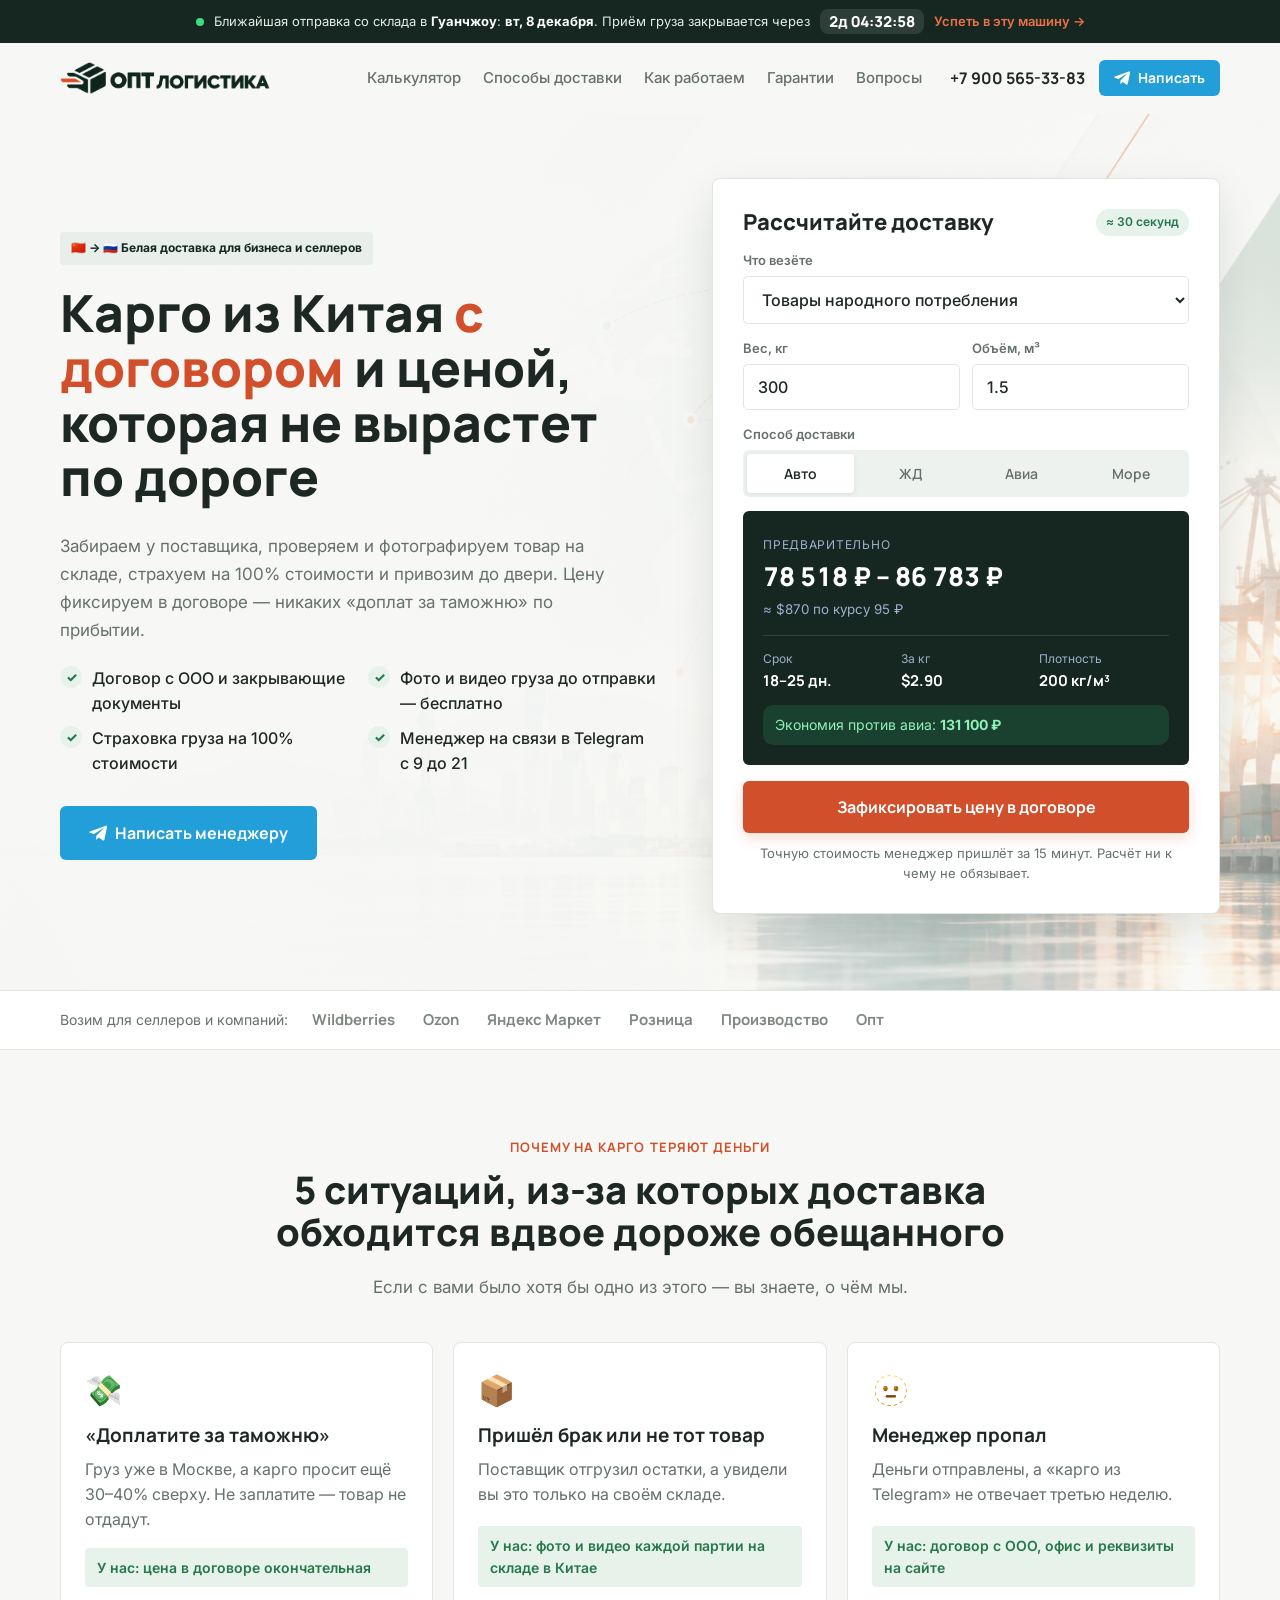
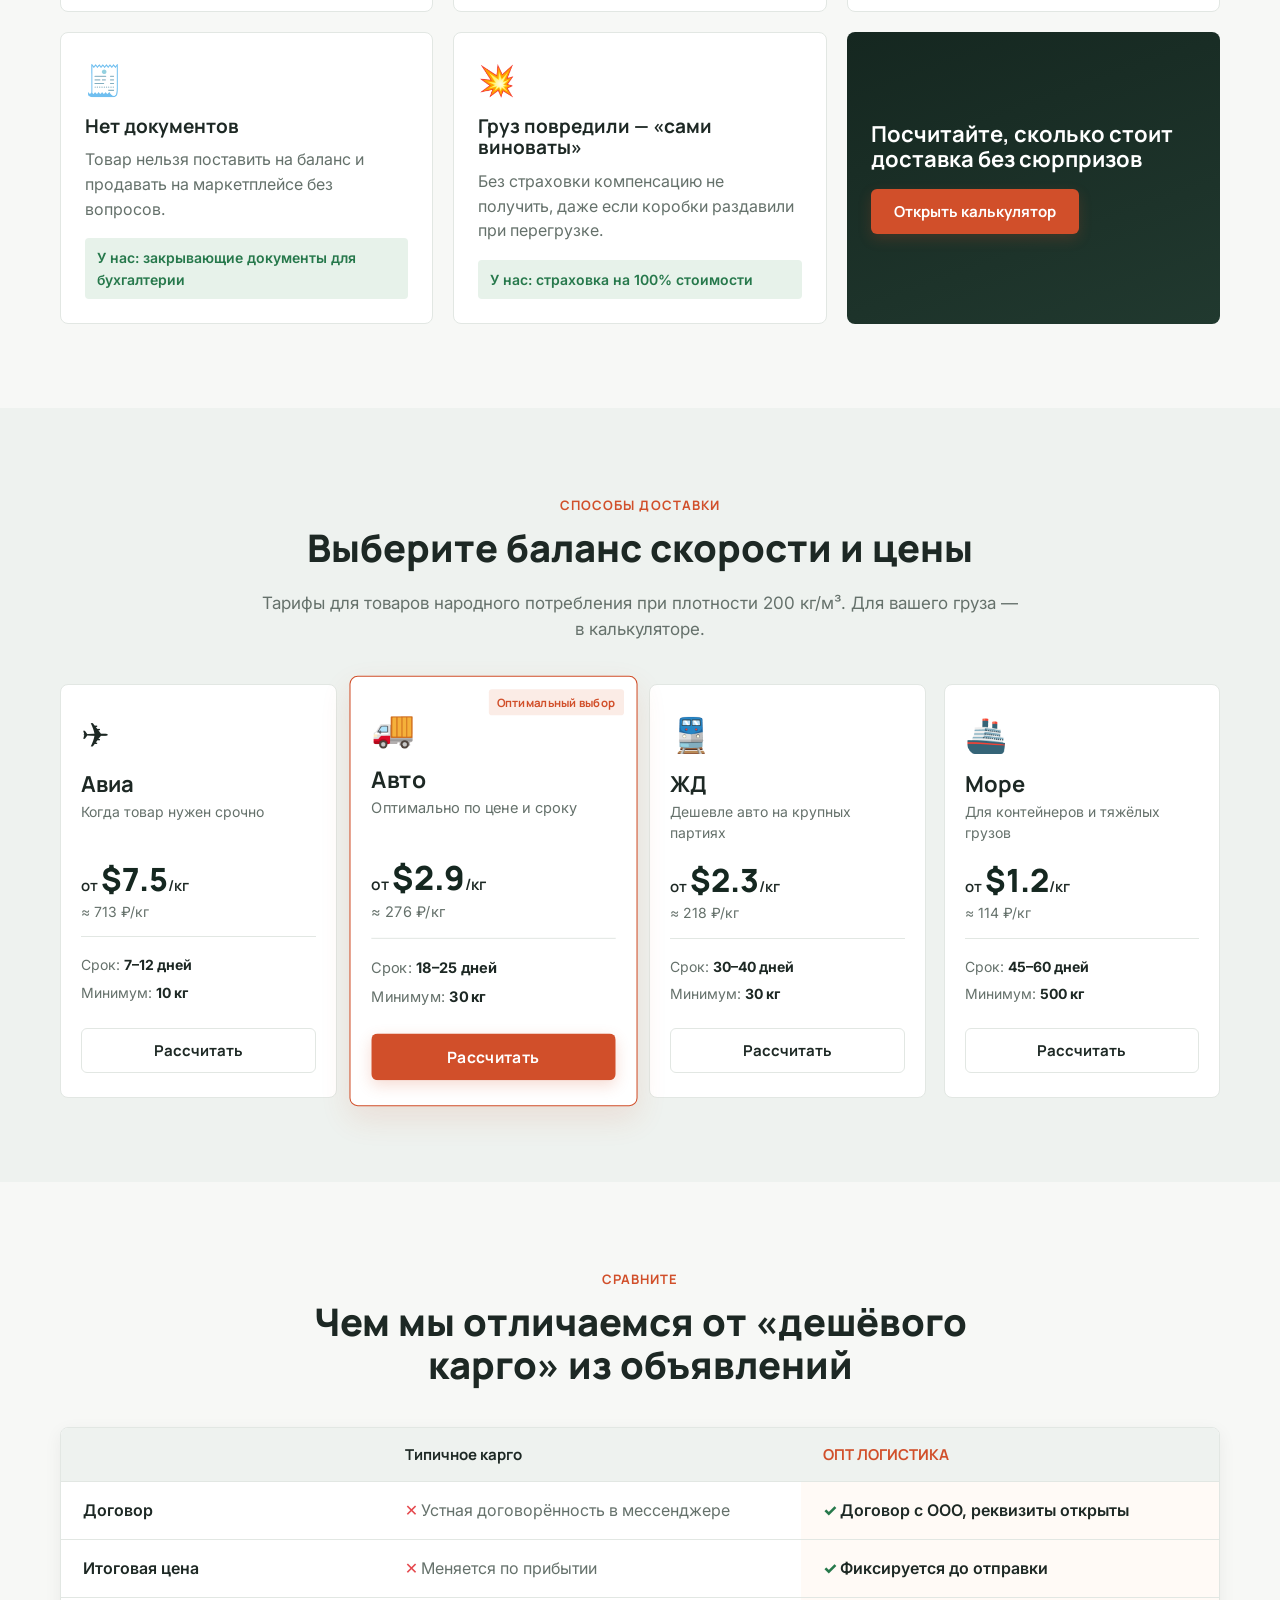
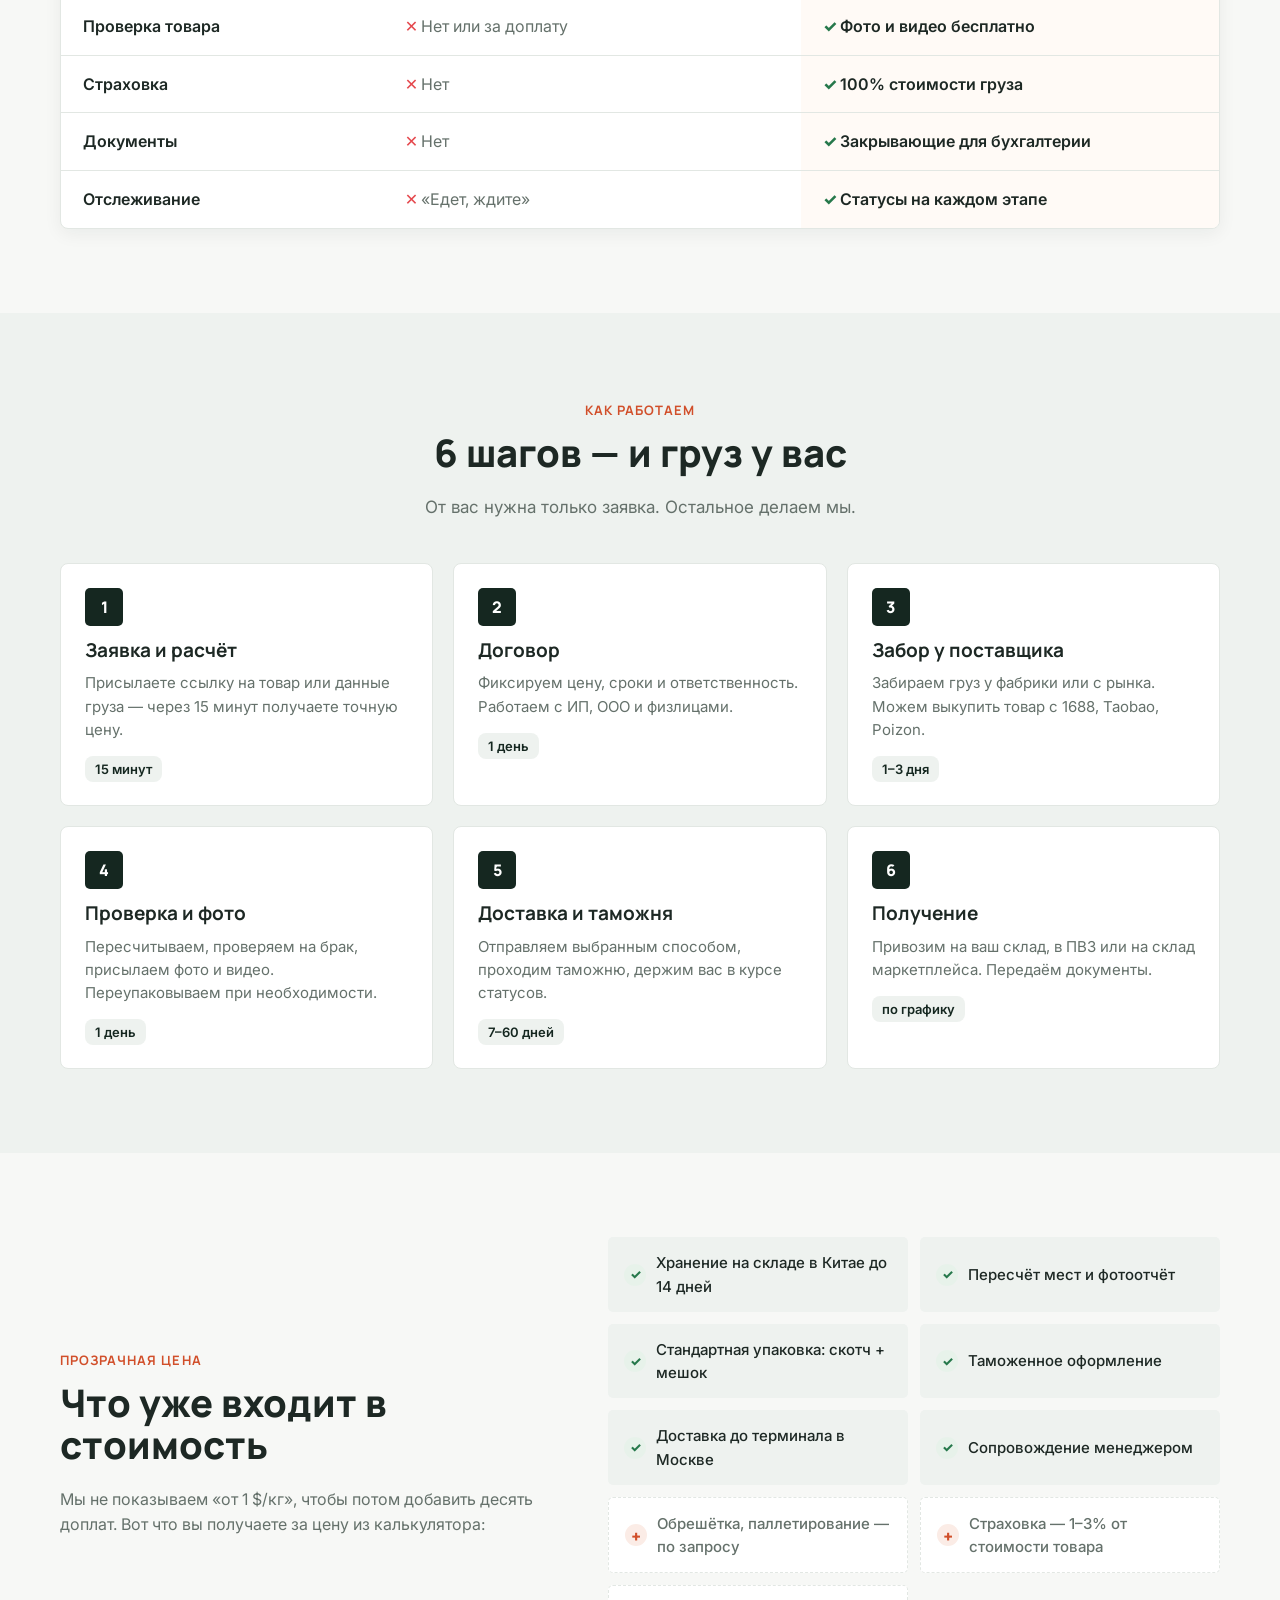
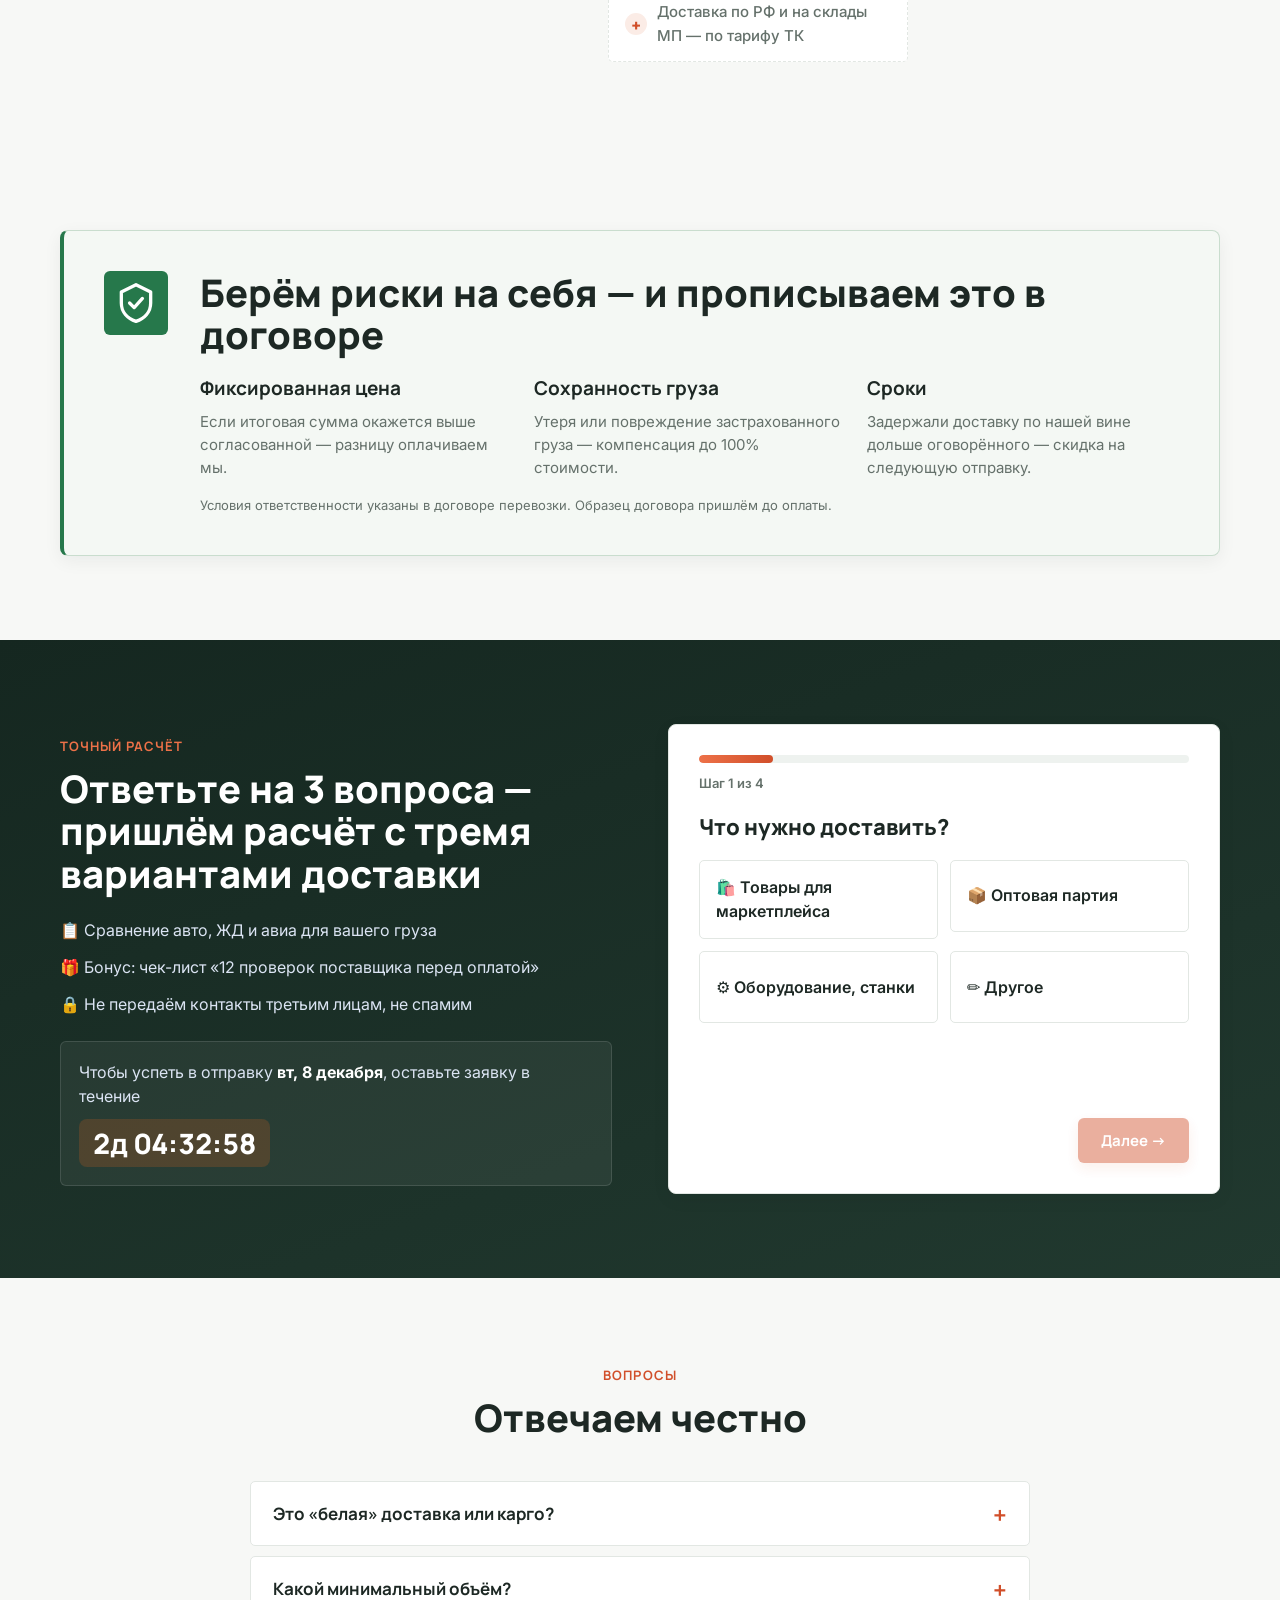
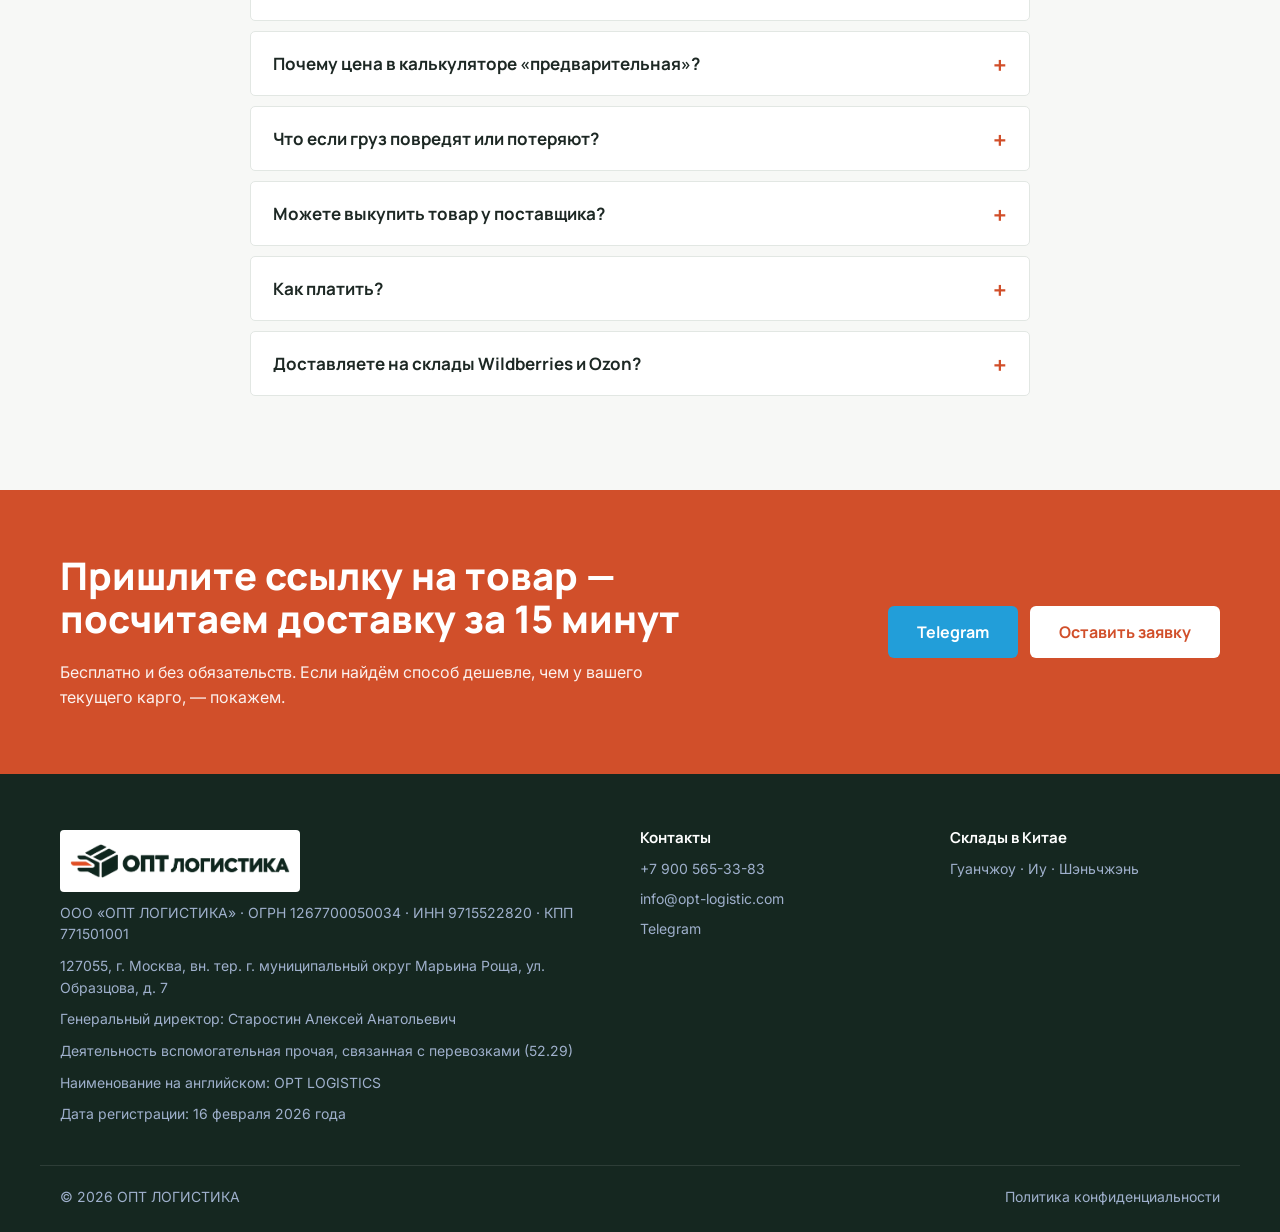
==== index.html @ d382a1de "Publish Opt Logistic website" ====
<!DOCTYPE html>
<html lang="ru">
<head>
  <meta charset="UTF-8">
  <meta name="viewport" content="width=device-width, initial-scale=1.0">
  <title>Карго из Китая под ключ — договор, страховка, фиксированная цена</title>
  <meta name="description" content="Доставка грузов из Китая в Россию: авто, ЖД, авиа, море. Договор с юрлицом, страховка 100% стоимости, фотоотчёт со склада. Расчёт стоимости за 1 минуту.">
  <meta property="og:title" content="Карго из Китая под ключ — с договором и страховкой">
  <meta property="og:description" content="Рассчитайте доставку за 1 минуту. Фиксируем цену в договоре.">
  <meta property="og:type" content="website">
  <meta name="theme-color" content="#f6f7f9">
  <meta name="color-scheme" content="light">
  <meta name="format-detection" content="telephone=no">
  <meta property="og:locale" content="ru_RU">
  <meta name="twitter:card" content="summary_large_image">
  <meta name="referrer" content="strict-origin-when-cross-origin">
  <link rel="preconnect" href="https://fonts.googleapis.com">
  <link rel="preconnect" href="https://fonts.gstatic.com" crossorigin>
  <link href="https://fonts.googleapis.com/css2?family=Manrope:wght@500;600;700;800&family=Inter:wght@400;500;600&display=swap" rel="stylesheet">
  <link rel="stylesheet" href="style.css">
</head>
<body>

<!-- ============ ПОЛОСА ДЕДЛАЙНА (реальное расписание отправок из config) ============ -->
<div class="topbar" id="topbar">
  <div class="container topbar__inner">
    <span class="topbar__dot"></span>
    <span>Ближайшая отправка со склада в <b data-cfg="warehouseCity">Гуанчжоу</b>: <b id="nextDepartureDate">—</b>. Приём груза закрывается через</span>
    <span class="countdown" id="topCountdown">--:--:--</span>
    <a href="#quiz" class="topbar__link">Успеть в эту машину →</a>
  </div>
</div>

<!-- ============ ШАПКА ============ -->
<header class="header" id="header">
  <div class="container header__inner">
    <a href="#" class="logo" aria-label="Опт-Логистик — на главную">
      <img class="logo__image" src="logo.png" alt="Опт-Логистик" width="280" height="70">
    </a>
    <nav class="nav" aria-label="Основная навигация">
      <a href="#calc">Калькулятор</a>
      <a href="#methods">Способы доставки</a>
      <a href="#process">Как работаем</a>
      <a href="#guarantee">Гарантии</a>
      <a href="#faq">Вопросы</a>
    </nav>
    <div class="header__contacts">
      <a class="header__phone" data-cfg-href="tel" data-cfg="phone" href="tel:+79005653383">+7 900 565-33-83</a>
      <a class="btn btn--tg btn--sm" data-cfg-href="telegram" href="#" target="_blank" rel="noopener">
        <svg viewBox="0 0 24 24" width="16" height="16" fill="currentColor"><path d="M9.8 15.6l-.4 5.3c.6 0 .8-.2 1.1-.5l2.6-2.5 5.4 4c1 .5 1.7.3 2-.9l3.6-17c.3-1.5-.6-2.1-1.6-1.7L1.4 9.9C0 10.5 0 11.3 1.2 11.7l5.4 1.7L19 5.6c.6-.4 1.1-.2.7.2"/></svg>
        Написать
      </a>
    </div>
  </div>
</header>

<main>

<!-- ============ HERO + КАЛЬКУЛЯТОР ============ -->
<section class="hero" id="calc">
  <div class="container hero__grid">
    <div class="hero__text">
      <div class="pill" id="heroPill">🇨🇳 → 🇷🇺 Белая доставка для бизнеса и селлеров</div>
      <h1 id="heroTitle">Карго из Китая <span class="accent">с договором</span> и ценой, которая не вырастет по дороге</h1>
      <p class="hero__sub" id="heroSub">Забираем у поставщика, проверяем и фотографируем товар на складе, страхуем на 100% стоимости и привозим до двери. Цену фиксируем в договоре — никаких «доплат за таможню» по прибытии.</p>

      <ul class="hero__bullets">
        <li><span class="check">✓</span> Договор с ООО и закрывающие документы</li>
        <li><span class="check">✓</span> Фото и видео груза до отправки — бесплатно</li>
        <li><span class="check">✓</span> Страховка груза на 100% стоимости</li>
        <li><span class="check">✓</span> Менеджер на связи в Telegram с 9 до 21</li>
      </ul>

      <div class="hero__actions">
        <a class="btn btn--tg btn--lg" data-cfg-href="telegram" href="#" target="_blank" rel="noopener">
          <svg viewBox="0 0 24 24" width="18" height="18" fill="currentColor" aria-hidden="true"><path d="M9.8 15.6l-.4 5.3c.6 0 .8-.2 1.1-.5l2.6-2.5 5.4 4c1 .5 1.7.3 2-.9l3.6-17c.3-1.5-.6-2.1-1.6-1.7L1.4 9.9C0 10.5 0 11.3 1.2 11.7l5.4 1.7L19 5.6c.6-.4 1.1-.2.7.2"/></svg>
          Написать менеджеру
        </a>
      </div>

      <div class="hero__stats" hidden>
        <div><b data-cfg="stats.years">6</b><span>лет возим из Китая</span></div>
        <div><b data-cfg="stats.tons">4 200+</b><span>тонн доставлено</span></div>
        <div><b data-cfg="stats.clients">1 300+</b><span>клиентов</span></div>
      </div>
    </div>

    <!-- Калькулятор: вовлечение + эффект «моего расчёта» -->
    <div class="calc card" id="calculator">
      <div class="calc__head">
        <h2>Рассчитайте доставку</h2>
        <span class="calc__badge">≈ 30 секунд</span>
      </div>

      <label class="field">
        <span>Что везёте</span>
        <select id="calcCategory">
          <option value="general">Товары народного потребления</option>
          <option value="clothes">Одежда, обувь, текстиль</option>
          <option value="electronics">Электроника, гаджеты</option>
          <option value="fragile">Хрупкое: стекло, керамика</option>
          <option value="parts">Автозапчасти, оборудование</option>
          <option value="brand">Брендовые товары</option>
        </select>
      </label>

      <div class="field-row">
        <label class="field">
          <span>Вес, кг</span>
          <input type="number" id="calcWeight" value="300" min="1" step="1" inputmode="numeric">
        </label>
        <label class="field">
          <span>Объём, м³</span>
          <input type="number" id="calcVolume" value="1.5" min="0.01" step="0.1" inputmode="decimal">
        </label>
      </div>

      <div class="field">
        <span>Способ доставки</span>
        <div class="seg" id="calcMethod">
          <button type="button" data-method="auto" class="active" aria-pressed="true">Авто</button>
          <button type="button" data-method="rail" aria-pressed="false">ЖД</button>
          <button type="button" data-method="air" aria-pressed="false">Авиа</button>
          <button type="button" data-method="sea" aria-pressed="false">Море</button>
        </div>
      </div>

      <div class="calc__result" id="calcResult">
        <div class="calc__price">
          <span class="calc__label">Предварительно</span>
          <b id="resPrice">—</b>
          <small id="resPriceUsd">—</small>
        </div>
        <div class="calc__meta">
          <div><span>Срок</span><b id="resDays">—</b></div>
          <div><span>За кг</span><b id="resPerKg">—</b></div>
          <div><span>Плотность</span><b id="resDensity">—</b></div>
        </div>
        <div class="calc__saving" id="resSaving" hidden></div>
      </div>

      <button class="btn btn--primary btn--block btn--lg" id="calcCta">Зафиксировать цену в договоре</button>
      <p class="calc__note">Точную стоимость менеджер пришлёт за 15 минут. Расчёт ни к чему не обязывает.</p>
    </div>
  </div>
</section>

<!-- ============ ЛОГОТИПЫ / ДОВЕРИЕ ============ -->
<section class="trustbar">
  <div class="container trustbar__inner">
    <span class="trustbar__title">Возим для селлеров и компаний:</span>
    <div class="trustbar__items">
      <span>Wildberries</span><span>Ozon</span><span>Яндекс Маркет</span><span>Розница</span><span>Производство</span><span>Опт</span>
    </div>
  </div>
</section>

<!-- ============ БОЛИ (неприятие потерь) ============ -->
<section class="section" id="pains">
  <div class="container">
    <div class="section__head">
      <span class="eyebrow">Почему на карго теряют деньги</span>
      <h2>5 ситуаций, из-за которых доставка обходится вдвое дороже обещанного</h2>
      <p>Если с вами было хотя бы одно из этого — вы знаете, о чём мы.</p>
    </div>
    <div class="pains">
      <div class="pain">
        <div class="pain__ico">💸</div>
        <h3>«Доплатите за таможню»</h3>
        <p>Груз уже в Москве, а карго просит ещё 30–40% сверху. Не заплатите — товар не отдадут.</p>
        <div class="pain__fix">У нас: цена в договоре окончательная</div>
      </div>
      <div class="pain">
        <div class="pain__ico">📦</div>
        <h3>Пришёл брак или не тот товар</h3>
        <p>Поставщик отгрузил остатки, а увидели вы это только на своём складе.</p>
        <div class="pain__fix">У нас: фото и видео каждой партии на складе в Китае</div>
      </div>
      <div class="pain">
        <div class="pain__ico">🫥</div>
        <h3>Менеджер пропал</h3>
        <p>Деньги отправлены, а «карго из Telegram» не отвечает третью неделю.</p>
        <div class="pain__fix">У нас: договор с ООО, офис и реквизиты на сайте</div>
      </div>
      <div class="pain">
        <div class="pain__ico">🧾</div>
        <h3>Нет документов</h3>
        <p>Товар нельзя поставить на баланс и продавать на маркетплейсе без вопросов.</p>
        <div class="pain__fix">У нас: закрывающие документы для бухгалтерии</div>
      </div>
      <div class="pain">
        <div class="pain__ico">💥</div>
        <h3>Груз повредили — «сами виноваты»</h3>
        <p>Без страховки компенсацию не получить, даже если коробки раздавили при перегрузке.</p>
        <div class="pain__fix">У нас: страховка на 100% стоимости</div>
      </div>
      <div class="pain pain--cta">
        <h3>Посчитайте, сколько стоит доставка без сюрпризов</h3>
        <a href="#calc" class="btn btn--primary">Открыть калькулятор</a>
      </div>
    </div>
  </div>
</section>

<!-- ============ СПОСОБЫ ДОСТАВКИ (якорь + эффект компромисса) ============ -->
<section class="section section--alt" id="methods">
  <div class="container">
    <div class="section__head">
      <span class="eyebrow">Способы доставки</span>
      <h2>Выберите баланс скорости и цены</h2>
      <p>Тарифы для товаров народного потребления при плотности 200 кг/м³. Для вашего груза — в калькуляторе.</p>
    </div>
    <div class="methods" id="methodsGrid"><!-- рендерится из config --></div>
  </div>
</section>

<!-- ============ СРАВНЕНИЕ ============ -->
<section class="section" id="compare">
  <div class="container">
    <div class="section__head">
      <span class="eyebrow">Сравните</span>
      <h2>Чем мы отличаемся от «дешёвого карго» из объявлений</h2>
    </div>
    <div class="compare card">
      <div class="compare__row compare__row--head">
        <div></div><div>Типичное карго</div><div class="compare__us" data-cfg="brand">КаргоМост</div>
      </div>
      <div class="compare__row"><div>Договор</div><div class="no">Устная договорённость в мессенджере</div><div class="yes">Договор с ООО, реквизиты открыты</div></div>
      <div class="compare__row"><div>Итоговая цена</div><div class="no">Меняется по прибытии</div><div class="yes">Фиксируется до отправки</div></div>
      <div class="compare__row"><div>Проверка товара</div><div class="no">Нет или за доплату</div><div class="yes">Фото и видео бесплатно</div></div>
      <div class="compare__row"><div>Страховка</div><div class="no">Нет</div><div class="yes">100% стоимости груза</div></div>
      <div class="compare__row"><div>Документы</div><div class="no">Нет</div><div class="yes">Закрывающие для бухгалтерии</div></div>
      <div class="compare__row"><div>Отслеживание</div><div class="no">«Едет, ждите»</div><div class="yes">Статусы на каждом этапе</div></div>
    </div>
  </div>
</section>

<!-- ============ ПРОЦЕСС (снижение неопределённости) ============ -->
<section class="section section--alt" id="process">
  <div class="container">
    <div class="section__head">
      <span class="eyebrow">Как работаем</span>
      <h2>6 шагов — и груз у вас</h2>
      <p>От вас нужна только заявка. Остальное делаем мы.</p>
    </div>
    <ol class="steps">
      <li class="step"><span class="step__n">1</span><h3>Заявка и расчёт</h3><p>Присылаете ссылку на товар или данные груза — через 15 минут получаете точную цену.</p><span class="step__time">15 минут</span></li>
      <li class="step"><span class="step__n">2</span><h3>Договор</h3><p>Фиксируем цену, сроки и ответственность. Работаем с ИП, ООО и физлицами.</p><span class="step__time">1 день</span></li>
      <li class="step"><span class="step__n">3</span><h3>Забор у поставщика</h3><p>Забираем груз у фабрики или с рынка. Можем выкупить товар с 1688, Taobao, Poizon.</p><span class="step__time">1–3 дня</span></li>
      <li class="step"><span class="step__n">4</span><h3>Проверка и фото</h3><p>Пересчитываем, проверяем на брак, присылаем фото и видео. Переупаковываем при необходимости.</p><span class="step__time">1 день</span></li>
      <li class="step"><span class="step__n">5</span><h3>Доставка и таможня</h3><p>Отправляем выбранным способом, проходим таможню, держим вас в курсе статусов.</p><span class="step__time">7–60 дней</span></li>
      <li class="step"><span class="step__n">6</span><h3>Получение</h3><p>Привозим на ваш склад, в ПВЗ или на склад маркетплейса. Передаём документы.</p><span class="step__time">по графику</span></li>
    </ol>
  </div>
</section>

<!-- ============ ЧТО ВХОДИТ В ЦЕНУ (прозрачность) ============ -->
<section class="section" id="included">
  <div class="container included">
    <div>
      <span class="eyebrow">Прозрачная цена</span>
      <h2>Что уже входит в стоимость</h2>
      <p class="muted">Мы не показываем «от 1 $/кг», чтобы потом добавить десять доплат. Вот что вы получаете за цену из калькулятора:</p>
    </div>
    <ul class="included__list">
      <li><span class="check">✓</span> Хранение на складе в Китае до 14 дней</li>
      <li><span class="check">✓</span> Пересчёт мест и фотоотчёт</li>
      <li><span class="check">✓</span> Стандартная упаковка: скотч + мешок</li>
      <li><span class="check">✓</span> Таможенное оформление</li>
      <li><span class="check">✓</span> Доставка до терминала в Москве</li>
      <li><span class="check">✓</span> Сопровождение менеджером</li>
      <li class="opt"><span class="plus">+</span> Обрешётка, паллетирование — по запросу</li>
      <li class="opt"><span class="plus">+</span> Страховка — 1–3% от стоимости товара</li>
      <li class="opt"><span class="plus">+</span> Доставка по РФ и на склады МП — по тарифу ТК</li>
    </ul>
  </div>
</section>

<!-- ============ ОТЗЫВЫ (рендерятся из config, скрываются, если пусто) ============ -->
<section class="section section--alt" id="reviews">
  <div class="container">
    <div class="section__head">
      <span class="eyebrow">Отзывы</span>
      <h2>Что говорят клиенты</h2>
    </div>
    <div class="reviews" id="reviewsGrid"></div>
  </div>
</section>

<!-- ============ ГАРАНТИИ (снятие риска) ============ -->
<section class="section" id="guarantee">
  <div class="container">
    <div class="guarantee card">
      <div class="guarantee__seal">
        <svg viewBox="0 0 24 24" width="44" height="44" fill="none" stroke="currentColor" stroke-width="1.8" stroke-linecap="round" stroke-linejoin="round"><path d="M12 2l8 4v6c0 5-3.5 8.5-8 10-4.5-1.5-8-5-8-10V6l8-4z"/><path d="M8.5 12l2.5 2.5 4.5-5"/></svg>
      </div>
      <div class="guarantee__body">
        <h2>Берём риски на себя — и прописываем это в договоре</h2>
        <div class="guarantee__grid">
          <div><h3>Фиксированная цена</h3><p>Если итоговая сумма окажется выше согласованной — разницу оплачиваем мы.</p></div>
          <div><h3>Сохранность груза</h3><p>Утеря или повреждение застрахованного груза — компенсация до 100% стоимости.</p></div>
          <div><h3>Сроки</h3><p>Задержали доставку по нашей вине дольше оговорённого — скидка на следующую отправку.</p></div>
        </div>
        <p class="guarantee__legal">Условия ответственности указаны в договоре перевозки. Образец договора пришлём до оплаты.</p>
      </div>
    </div>
  </div>
</section>

<!-- ============ КВИЗ-ЗАЯВКА (эффект Зейгарник + постепенное вовлечение) ============ -->
<section class="section section--dark" id="quiz">
  <div class="container quiz-wrap">
    <div class="quiz-wrap__text">
      <span class="eyebrow eyebrow--light">Точный расчёт</span>
      <h2>Ответьте на 3 вопроса — пришлём расчёт с тремя вариантами доставки</h2>
      <ul class="quiz-wrap__perks">
        <li>📋 Сравнение авто, ЖД и авиа для вашего груза</li>
        <li>🎁 Бонус: чек-лист «12 проверок поставщика перед оплатой»</li>
        <li>🔒 Не передаём контакты третьим лицам, не спамим</li>
      </ul>
      <div class="quiz-wrap__deadline">
        <span>Чтобы успеть в отправку <b id="quizDepartureDate">—</b>, оставьте заявку в течение</span>
        <b class="countdown countdown--big" id="quizCountdown">--:--:--</b>
      </div>
    </div>

    <form class="quiz card" id="quizForm" novalidate>
      <div class="quiz__progress"><div class="quiz__bar" id="quizBar"></div></div>
      <div class="quiz__step-label" id="quizStepLabel">Шаг 1 из 4</div>

      <!-- шаг 1 -->
      <fieldset class="quiz__step active" data-step="1">
        <legend>Что нужно доставить?</legend>
        <div class="options">
          <label class="opt-card"><input type="radio" name="cargo" value="Товары для маркетплейса"><span>🛍️ Товары для маркетплейса</span></label>
          <label class="opt-card"><input type="radio" name="cargo" value="Оптовая партия"><span>📦 Оптовая партия</span></label>
          <label class="opt-card"><input type="radio" name="cargo" value="Оборудование / станки"><span>⚙️ Оборудование, станки</span></label>
          <label class="opt-card"><input type="radio" name="cargo" value="Другое"><span>✏️ Другое</span></label>
        </div>
      </fieldset>

      <!-- шаг 2 -->
      <fieldset class="quiz__step" data-step="2">
        <legend>Примерный объём партии?</legend>
        <div class="options">
          <label class="opt-card"><input type="radio" name="volume" value="До 100 кг"><span>До 100 кг</span></label>
          <label class="opt-card"><input type="radio" name="volume" value="100–500 кг"><span>100–500 кг</span></label>
          <label class="opt-card"><input type="radio" name="volume" value="500 кг – 2 т"><span>500 кг – 2 т</span></label>
          <label class="opt-card"><input type="radio" name="volume" value="Больше 2 т / контейнер"><span>Больше 2 т / контейнер</span></label>
        </div>
      </fieldset>

      <!-- шаг 3 -->
      <fieldset class="quiz__step" data-step="3">
        <legend>Что важнее?</legend>
        <div class="options">
          <label class="opt-card"><input type="radio" name="priority" value="Минимальная цена"><span>💰 Минимальная цена</span></label>
          <label class="opt-card"><input type="radio" name="priority" value="Баланс цены и срока"><span>⚖️ Баланс цены и срока</span></label>
          <label class="opt-card"><input type="radio" name="priority" value="Как можно быстрее"><span>⚡ Как можно быстрее</span></label>
          <label class="opt-card"><input type="radio" name="priority" value="Нужна консультация"><span>🤔 Не знаю, посоветуйте</span></label>
        </div>
      </fieldset>

      <!-- шаг 4 -->
      <fieldset class="quiz__step" data-step="4">
        <legend>Куда прислать расчёт?</legend>
        <p class="quiz__almost">Почти готово — расчёт уже формируется 👍</p>
        <label class="field"><span>Имя</span><input type="text" name="name" autocomplete="name" placeholder="Как к вам обращаться"></label>
        <label class="field"><span>Телефон или Telegram</span><input type="text" name="contact" autocomplete="tel" placeholder="+7 900 000-00-00 или @username" required></label>
        <label class="field"><span>Город доставки</span><input type="text" name="city" placeholder="Москва"></label>
        <input type="hidden" name="calc" id="quizCalc">
        <label class="consent"><input type="checkbox" name="consent" checked required> <span>Согласен на обработку персональных данных согласно <a href="#" data-cfg-href="privacy">политике</a></span></label>
      </fieldset>

      <div class="quiz__nav">
        <button type="button" class="btn btn--ghost" id="quizBack" hidden>← Назад</button>
        <button type="button" class="btn btn--primary" id="quizNext" disabled>Далее →</button>
        <button type="submit" class="btn btn--primary" id="quizSubmit" hidden>Получить расчёт</button>
      </div>

      <div class="quiz__done" id="quizDone" hidden>
        <div class="quiz__done-ico">✅</div>
        <h3>Заявка принята!</h3>
        <p>Менеджер свяжется с вами в течение 15 минут в рабочее время. Быстрее всего — написать нам в Telegram:</p>
        <a class="btn btn--tg" data-cfg-href="telegram" href="#" target="_blank" rel="noopener">Открыть Telegram</a>
      </div>
    </form>
  </div>
</section>

<!-- ============ FAQ (снятие возражений) ============ -->
<section class="section" id="faq">
  <div class="container container--narrow">
    <div class="section__head">
      <span class="eyebrow">Вопросы</span>
      <h2>Отвечаем честно</h2>
    </div>
    <div class="faq">
      <details><summary>Это «белая» доставка или карго?</summary><p>Работаем в двух форматах. «Белая» — с оформлением на ваше юрлицо, оплатой пошлин и НДС и полным пакетом документов. Карго — консолидированная доставка, где таможенное оформление берёт на себя перевозчик; дешевле, документы — договор и акт услуг. Подберём формат под вашу задачу и честно расскажем о рисках каждого.</p></details>
      <details><summary>Какой минимальный объём?</summary><p>Авиа — от 10 кг, авто и ЖД — от 30 кг или 0,2 м³. Небольшие партии отправляем сборным грузом, вы платите только за свой объём.</p></details>
      <details><summary>Почему цена в калькуляторе «предварительная»?</summary><p>Итог зависит от точной плотности, упаковки и категории товара. Менеджер уточнит детали и пришлёт окончательную цену, которую мы зафиксируем в договоре до отправки.</p></details>
      <details><summary>Что если груз повредят или потеряют?</summary><p>Застрахованный груз компенсируем до 100% стоимости по инвойсу. Без страховки — в пределах ответственности перевозчика по договору. Рекомендуем страховать всегда: это 1–3% стоимости товара.</p></details>
      <details><summary>Можете выкупить товар у поставщика?</summary><p>Да. Выкупаем с 1688, Taobao, Poizon и у фабрик, проверяем поставщика, при необходимости ведём переговоры на китайском.</p></details>
      <details><summary>Как платить?</summary><p>Безналичный расчёт по счёту для ИП и ООО, перевод для физлиц. Оплата доставки — частями: предоплата и остаток по прибытии груза в РФ.</p></details>
      <details><summary>Доставляете на склады Wildberries и Ozon?</summary><p>Да. Маркируем, переупаковываем по требованиям маркетплейса и довозим до нужного склада.</p></details>
    </div>
  </div>
</section>

<!-- ============ ФИНАЛЬНЫЙ CTA ============ -->
<section class="final">
  <div class="container final__inner">
    <div>
      <h2>Пришлите ссылку на товар — посчитаем доставку за 15 минут</h2>
      <p>Бесплатно и без обязательств. Если найдём способ дешевле, чем у вашего текущего карго, — покажем.</p>
    </div>
    <div class="final__btns">
      <a class="btn btn--tg btn--lg" data-cfg-href="telegram" href="#" target="_blank" rel="noopener">Telegram</a>
      <a class="btn btn--primary btn--lg" href="#quiz">Оставить заявку</a>
    </div>
  </div>
</section>

</main>

<!-- ============ ПОДВАЛ (реквизиты = доверие) ============ -->
<footer class="footer">
  <div class="container footer__grid">
    <div>
      <div class="logo logo--light"><img class="logo__image logo__image--footer" src="logo.png" alt="Опт-Логистик" width="280" height="70"></div>
      <p class="footer__legal" data-cfg="legal">ООО «Название» · ИНН 0000000000 · ОГРН 0000000000000</p>
      <p class="footer__legal" data-cfg="address">г. Москва, ул. Примерная, д. 1, офис 1</p>
      <p class="footer__legal" data-cfg="director">Генеральный директор: Старостин Алексей Анатольевич</p>
      <p class="footer__legal" data-cfg="activity">Деятельность вспомогательная прочая, связанная с перевозками (52.29)</p>
      <p class="footer__legal">Наименование на английском: <span data-cfg="englishName">OPT LOGISTICS</span></p>
      <p class="footer__legal">Дата регистрации: <span data-cfg="registrationDate">16 февраля 2026 года</span></p>
    </div>
    <div>
      <h4>Контакты</h4>
      <a data-cfg-href="tel" data-cfg="phone" href="tel:+79005653383">+7 900 565-33-83</a>
      <a data-cfg-href="mailto" data-cfg="email" href="mailto:info@opt-logistic.com">info@opt-logistic.com</a>
      <a data-cfg-href="telegram" href="#" target="_blank" rel="noopener">Telegram</a>
    </div>
    <div>
      <h4>Склады в Китае</h4>
      <p data-cfg="warehouses">Гуанчжоу · Иу · Шэньчжэнь</p>
    </div>
  </div>
  <div class="container footer__bottom">
    <span>© <span id="year"></span> <span data-cfg="brand">КаргоМост</span></span>
    <a href="#" data-cfg-href="privacy">Политика конфиденциальности</a>
  </div>
</footer>

<!-- ============ ЛИПКАЯ ПАНЕЛЬ НА МОБИЛЬНЫХ ============ -->
<div class="mobile-bar">
  <a class="btn btn--tg" data-cfg-href="telegram" href="#" target="_blank" rel="noopener">Telegram</a>
  <a class="btn btn--primary" href="#quizForm">Рассчитать</a>
</div>

<!-- ============ EXIT-INTENT: лид-магнит (взаимность) ============ -->
<div class="modal" id="exitModal" hidden>
  <div class="modal__backdrop" data-close></div>
  <div class="modal__box card">
    <button class="modal__close" data-close aria-label="Закрыть">×</button>
    <div class="modal__ico">📋</div>
    <h3>Заберите чек-лист перед уходом</h3>
    <p>«12 проверок поставщика и карго перед оплатой» — то, что мы проверяем сами, прежде чем отправить деньги в Китай.</p>
    <form id="exitForm" style="margin-top:14px; text-align:left;">
      <div class="field" style="margin-bottom:10px;">
        <input type="text" name="contact" placeholder="+7 900 000-00-00 или @username" required style="width:100%; padding:12px 14px; border:1.5px solid var(--line); border-radius:10px; font-size:15px;">
      </div>
      <button type="submit" class="btn btn--primary btn--block">Получить чек-лист</button>
    </form>
    <div style="margin:10px 0; font-size:13px; color:var(--muted); text-align:center;">или перейдите сразу в Telegram:</div>
    <a class="btn btn--tg btn--block btn--sm" data-cfg-href="telegramChecklist" href="#" target="_blank" rel="noopener">Открыть чек-лист в Telegram</a>
    <button type="button" class="modal__skip" data-close>Нет, спасибо</button>
  </div>
</div>

<script src="config.js"></script>
<script src="script.js"></script>
</body>
</html>
---- style.css ----
/* =====================================================================
   КаргоМост — стили лендинга
   ===================================================================== */
:root {
  --navy: #152720;
  --navy-2: #21392f;
  --ink: #1d2824;
  --muted: #65716b;
  --line: #e2e7e3;
  --bg: #f7f8f6;
  --bg-alt: #eef2ef;
  --accent: #d14f2a;
  --accent-2: #ed7148;
  --accent-soft: #fbece6;
  --green: #26784b;
  --green-soft: #e7f2ea;
  --red: #e5484d;
  --red-soft: #fdecec;
  --tg: #229ed9;
  --radius: 8px;
  --shadow: 0 5px 18px rgba(21, 39, 32, .06);
  --shadow-lg: 0 16px 42px rgba(21, 39, 32, .11);
}

*, *::before, *::after { box-sizing: border-box; }
[hidden] { display: none !important; }
html { scroll-behavior: smooth; scroll-padding-top: 84px; }
body {
  margin: 0; font-family: 'Inter', system-ui, -apple-system, sans-serif;
  color: var(--ink); background: var(--bg); line-height: 1.55; font-size: 16px;
  -webkit-font-smoothing: antialiased; text-rendering: optimizeLegibility;
}
h1, h2, h3, h4 { font-family: 'Manrope', sans-serif; line-height: 1.12; margin: 0 0 .55em; letter-spacing: 0; }
h1 { font-size: clamp(30px, 4.4vw, 52px); font-weight: 800; }
h2 { font-size: clamp(24px, 3vw, 38px); font-weight: 800; }
h3 { font-size: 19px; font-weight: 700; }
p { margin: 0 0 1em; }
a { color: inherit; }
img { max-width: 100%; display: block; }
html, body { width: 100%; max-width: 100%; overflow-x: clip; }
*, *::before, *::after { box-sizing: border-box; }

.container { width: 100%; max-width: 1200px; margin: 0 auto; padding: 0 20px; }
.container--narrow { max-width: 820px; }
.accent { color: var(--accent); }
.muted { color: var(--muted); }
.card { background: #fff; border: 1px solid var(--line); border-radius: var(--radius); box-shadow: var(--shadow); }

/* ---------- Кнопки ---------- */
.btn {
  display: inline-flex; align-items: center; justify-content: center; gap: 8px;
  padding: 14px 22px; border-radius: 6px; border: 1px solid transparent;
  font: 700 15px/1 'Manrope', sans-serif; text-decoration: none; cursor: pointer;
  transition: transform .15s, box-shadow .15s, background .15s; white-space: nowrap;
}
.btn:hover { transform: translateY(-1px); }
.btn:active { transform: translateY(0); }
.btn:disabled { opacity: .45; cursor: not-allowed; transform: none; }
.btn--primary { background: var(--accent); color: #fff; box-shadow: 0 5px 14px rgba(209, 79, 42, .2); }
.btn--primary:hover { background: #b94120; box-shadow: 0 8px 20px rgba(209, 79, 42, .25); }
.btn--outline { border-color: var(--line); background: #fff; color: var(--ink); }
.btn--outline:hover { border-color: var(--accent); color: var(--accent); }
.btn--ghost { background: transparent; color: var(--muted); }
.btn--tg { background: var(--tg); color: #fff; }
.btn--sm { padding: 9px 14px; font-size: 14px; }
.btn--lg { padding: 17px 28px; font-size: 16px; }
.btn--block { width: 100%; }

/* ---------- Топбар ---------- */
.topbar { background: var(--navy); color: #e4ece6; font-size: 13px; }
.topbar__inner { display: flex; align-items: center; justify-content: center; gap: 10px; padding: 9px 20px; flex-wrap: wrap; text-align: center; }
.topbar b { color: #fff; }
.topbar__dot { width: 8px; height: 8px; border-radius: 50%; background: #3ddc84; box-shadow: 0 0 0 0 rgba(61, 220, 132, .6); animation: pulse 2s infinite; }
.topbar__link { color: var(--accent-2); font-weight: 600; text-decoration: none; }
@keyframes pulse { 70% { box-shadow: 0 0 0 8px rgba(61, 220, 132, 0); } 100% { box-shadow: 0 0 0 0 rgba(61, 220, 132, 0); } }
.countdown { font: 800 15px/1 'Manrope', monospace; color: #fff; background: rgba(255, 255, 255, .1); padding: 5px 9px; border-radius: 8px; font-variant-numeric: tabular-nums; }

/* ---------- Шапка ---------- */
.header { position: sticky; top: 0; z-index: 50; background: rgba(247, 248, 246, .94); backdrop-filter: blur(14px); border-bottom: 1px solid transparent; transition: box-shadow .2s, border-color .2s; }
.header.scrolled { box-shadow: 0 4px 20px rgba(11, 27, 51, .06); border-color: var(--line); }
.header__inner { display: flex; align-items: center; gap: 28px; height: 70px; }
.logo { display: flex; align-items: center; gap: 10px; text-decoration: none; font: 800 20px 'Manrope', sans-serif; color: var(--navy); }
.logo__image { display: block; width: 210px; height: 54px; object-fit: contain; object-position: left center; }
.logo__image--footer { width: 240px; height: 62px; padding: 6px 10px; background: #fff; border-radius: 4px; }
.logo__mark { width: 38px; height: 38px; border-radius: 6px; display: grid; place-items: center; color: #fff; background: var(--navy); }
.logo--light { color: #fff; }
.nav { display: flex; gap: 22px; margin-left: auto; }
.nav a { text-decoration: none; color: var(--muted); font-weight: 500; font-size: 15px; }
.nav a:hover { color: var(--ink); }
.header__contacts { display: flex; align-items: center; gap: 14px; }
.header__phone { font: 700 16px 'Manrope', sans-serif; text-decoration: none; }

/* ---------- Hero ---------- */
.hero { padding: 64px 0 76px; background: linear-gradient(90deg, rgba(247, 248, 246, .97) 0%, rgba(247, 248, 246, .93) 42%, rgba(247, 248, 246, .48) 100%), url("hero-back.png") center right / cover no-repeat; }
.hero__grid { display: grid; grid-template-columns: 1.08fr .92fr; gap: 56px; align-items: center; }
.hero__text { padding: 20px 0; }
.hero__text h1 { max-width: 680px; font-size: clamp(34px, 4vw, 54px); line-height: 1.07; }
.pill { display: inline-block; padding: 7px 11px; border-radius: 4px; background: #e8eeea; color: var(--navy); font-weight: 700; font-size: 12px; margin-bottom: 20px; }
.hero__sub { font-size: 17px; color: var(--muted); max-width: 580px; line-height: 1.65; }
.hero__bullets { list-style: none; padding: 0; margin: 22px 0 30px; display: grid; grid-template-columns: 1fr 1fr; gap: 10px 20px; }
.hero__bullets li { display: flex; gap: 10px; align-items: flex-start; font-weight: 500; }
.hero__actions { display: flex; flex-wrap: wrap; gap: 12px; }
.hero__actions .btn { min-height: 52px; }
.check { flex: none; width: 22px; height: 22px; border-radius: 50%; display: grid; place-items: center; background: var(--green-soft); color: var(--green); font-size: 13px; font-weight: 800; }
.hero__stats { display: flex; gap: 36px; padding-top: 22px; border-top: 1px solid var(--line); }
.hero__stats b { display: block; font: 800 28px 'Manrope', sans-serif; color: var(--navy); }
.hero__stats span { color: var(--muted); font-size: 14px; }

/* ---------- Калькулятор ---------- */
.calc { padding: 30px; position: relative; box-shadow: var(--shadow-lg); border-radius: 8px; border-color: #dfe5e0; }
.calc__head { display: flex; justify-content: space-between; align-items: center; margin-bottom: 14px; }
.calc__head h2 { font-size: 22px; margin: 0; }
.calc__badge { font-size: 12px; font-weight: 600; color: var(--green); background: var(--green-soft); padding: 4px 10px; border-radius: 999px; }
.field { display: block; margin-bottom: 14px; }
.field > span { display: block; font-size: 13px; font-weight: 600; color: var(--muted); margin-bottom: 6px; }
.field input, .field select {
  width: 100%; padding: 12px 14px; border: 1px solid var(--line); border-radius: 5px;
  font: 500 16px 'Inter', sans-serif; color: var(--ink); background: #fff; transition: border-color .15s, box-shadow .15s;
}
.field input:focus, .field select:focus { outline: none; border-color: var(--accent); box-shadow: 0 0 0 4px rgba(255, 106, 26, .12); }
.field input.invalid { border-color: var(--red); }
.field-row { display: grid; grid-template-columns: 1fr 1fr; gap: 12px; }
.seg { display: grid; grid-template-columns: repeat(4, 1fr); gap: 3px; background: var(--bg-alt); padding: 4px; border-radius: 6px; }
.seg button { border: 0; background: transparent; padding: 10px 0; border-radius: 4px; font: 600 14px 'Manrope', sans-serif; color: var(--muted); cursor: pointer; transition: all .15s; }
.seg button.active { background: #fff; color: var(--ink); box-shadow: 0 1px 4px rgba(21, 39, 32, .1); }
.calc__result { background: var(--navy); color: #fff; border-radius: 6px; padding: 20px; margin: 8px 0 16px; }
.calc__label { font-size: 12px; text-transform: uppercase; letter-spacing: .06em; color: #9fb0cc; }
.calc__price b { display: block; font: 800 26px 'Manrope', sans-serif; margin: 2px 0; font-variant-numeric: tabular-nums; }
.calc__price small { color: #9fb0cc; }
.calc__meta { display: grid; grid-template-columns: repeat(3, 1fr); gap: 8px; margin-top: 14px; padding-top: 14px; border-top: 1px solid rgba(255, 255, 255, .12); }
.calc__meta span { display: block; font-size: 12px; color: #9fb0cc; }
.calc__meta b { font: 700 15px 'Manrope', sans-serif; }
.calc__saving { margin-top: 12px; padding: 9px 12px; border-radius: 10px; background: rgba(61, 220, 132, .14); color: #8ff0b8; font-size: 14px; }
.calc__saving.warn { background: rgba(255, 138, 61, .16); color: #ffc49b; }
.calc__note { font-size: 13px; color: var(--muted); text-align: center; margin: 10px 0 0; }

/* ---------- Trustbar ---------- */
.trustbar { border-top: 1px solid var(--line); border-bottom: 1px solid var(--line); background: #fff; }
.trustbar__inner { display: flex; align-items: center; gap: 24px; padding: 18px 20px; flex-wrap: wrap; }
.trustbar__title { color: var(--muted); font-size: 14px; }
.trustbar__items { display: flex; gap: 28px; flex-wrap: wrap; }
.trustbar__items span { font: 700 15px 'Manrope', sans-serif; color: #7d8881; }

/* ---------- Секции ---------- */
.section { padding: 84px 0; }
.section--alt { background: var(--bg-alt); }
.section--dark { background: linear-gradient(160deg, var(--navy), var(--navy-2)); color: #fff; }
.section__head { text-align: center; max-width: 760px; margin: 0 auto 42px; }
.section__head p { color: var(--muted); font-size: 17px; }
.eyebrow { display: inline-block; font: 700 13px 'Manrope', sans-serif; text-transform: uppercase; letter-spacing: .08em; color: var(--accent); margin-bottom: 12px; }
.eyebrow--light { color: var(--accent-2); }

/* ---------- Боли ---------- */
.pains { display: grid; grid-template-columns: repeat(3, 1fr); gap: 20px; }
.pain { background: #fff; border: 1px solid var(--line); border-radius: var(--radius); padding: 24px; display: flex; flex-direction: column; }
.pain__ico { font-size: 30px; margin-bottom: 12px; }
.pain p { color: var(--muted); flex: 1; }
.pain__fix { font-size: 14px; font-weight: 600; color: var(--green); background: var(--green-soft); padding: 9px 12px; border-radius: 4px; }
.pain--cta { background: linear-gradient(160deg, var(--navy), var(--navy-2)); color: #fff; justify-content: center; align-items: flex-start; border: 0; }
.pain--cta h3 { font-size: 22px; margin-bottom: 18px; }

/* ---------- Способы доставки ---------- */
.methods { display: grid; grid-template-columns: repeat(4, 1fr); gap: 18px; align-items: stretch; }
.method { position: relative; background: #fff; border: 1px solid var(--line); border-radius: var(--radius); padding: 24px 20px; display: flex; flex-direction: column; }
.method--hl { border-color: var(--accent); box-shadow: 0 12px 30px rgba(209, 79, 42, .12); transform: translateY(-4px); z-index: 1; }
.method__badge { position: absolute; top: 12px; right: 12px; background: var(--accent-soft); color: var(--accent); font: 700 11px 'Manrope', sans-serif; padding: 5px 8px; border-radius: 3px; white-space: nowrap; }
.method__ico { font-size: 34px; margin-bottom: 10px; }
.method h3 { font-size: 22px; margin-bottom: 4px; }
.method__tag { color: var(--muted); font-size: 14px; min-height: 42px; }
.method__price { font: 600 15px 'Manrope', sans-serif; }
.method__price b { font-size: 32px; font-weight: 800; color: var(--navy); }
.method__rub { color: var(--muted); font-size: 14px; margin-bottom: 14px; }
.method ul { list-style: none; padding: 14px 0 0; margin: 0 0 20px; border-top: 1px solid var(--line); flex: 1; }
.method li { font-size: 14px; color: var(--muted); padding: 3px 0; }
.method li b { color: var(--ink); }

/* ---------- Сравнение ---------- */
.compare { overflow: hidden; }
.compare__row { display: grid; grid-template-columns: 1fr 1.3fr 1.3fr; border-bottom: 1px solid var(--line); }
.compare__row:last-child { border-bottom: 0; }
.compare__row > div { padding: 16px 22px; }
.compare__row > div:first-child { font-weight: 600; }
.compare__row--head { background: var(--bg-alt); font: 700 15px 'Manrope', sans-serif; }
.compare__us { color: var(--accent); }
.compare .no { color: var(--muted); }
.compare .no::before { content: '✕  '; color: var(--red); font-weight: 800; }
.compare .yes { background: #fffaf6; font-weight: 600; }
.compare .yes::before { content: '✓  '; color: var(--green); font-weight: 800; }

/* ---------- Шаги ---------- */
.steps { list-style: none; padding: 0; margin: 0; display: grid; grid-template-columns: repeat(3, 1fr); gap: 20px; counter-reset: s; }
.step { background: #fff; border: 1px solid var(--line); border-radius: var(--radius); padding: 24px; position: relative; }
.step__n { width: 38px; height: 38px; border-radius: 5px; display: grid; place-items: center; background: var(--navy); color: #fff; font: 800 16px 'Manrope', sans-serif; margin-bottom: 14px; }
.step p { color: var(--muted); font-size: 15px; }
.step__time { font-size: 13px; font-weight: 600; color: var(--navy); background: var(--bg-alt); padding: 5px 10px; border-radius: 8px; }

/* ---------- Что входит ---------- */
.included { display: grid; grid-template-columns: .9fr 1.1fr; gap: 48px; align-items: center; }
.included__list { list-style: none; padding: 0; margin: 0; display: grid; grid-template-columns: 1fr 1fr; gap: 12px; }
.included__list li { display: flex; gap: 10px; align-items: center; padding: 14px 16px; background: var(--bg-alt); border-radius: 5px; font-weight: 500; font-size: 15px; }
.included__list li.opt { background: #fff; border: 1px dashed var(--line); color: var(--muted); }
.plus { flex: none; width: 22px; height: 22px; border-radius: 50%; display: grid; place-items: center; background: var(--accent-soft); color: var(--accent); font-weight: 800; }

/* ---------- Отзывы ---------- */
.reviews { display: grid; grid-template-columns: repeat(3, 1fr); gap: 20px; }
.review { margin: 0; padding: 26px; display: flex; flex-direction: column; }
.review__stars { color: #f5a623; letter-spacing: 2px; margin-bottom: 10px; }
.review blockquote { margin: 0 0 18px; flex: 1; color: var(--ink); }
.review figcaption b { display: block; }
.review figcaption span { color: var(--muted); font-size: 14px; }

/* ---------- Гарантия ---------- */
.guarantee { display: flex; gap: 32px; padding: 40px; border: 1px solid #c9ddce; border-left: 4px solid var(--green); background: #f4f8f4; }
.guarantee__seal { flex: none; width: 64px; height: 64px; border-radius: 6px; display: grid; place-items: center; background: var(--green); color: #fff; }
.guarantee__grid { display: grid; grid-template-columns: repeat(3, 1fr); gap: 22px; margin: 22px 0 16px; }
.guarantee__grid p { color: var(--muted); font-size: 15px; margin: 0; }
.guarantee__legal { font-size: 13px; color: var(--muted); margin: 0; }

/* ---------- Квиз ---------- */
.quiz-wrap { display: grid; grid-template-columns: 1fr 1fr; gap: 56px; align-items: center; }
.quiz-wrap__text h2 { color: #fff; }
.quiz-wrap__perks { list-style: none; padding: 0; margin: 24px 0; display: grid; gap: 12px; color: #dbe4f3; font-size: 16px; }
.quiz-wrap__deadline { background: rgba(255, 255, 255, .06); border: 1px solid rgba(255, 255, 255, .12); border-radius: 6px; padding: 18px; display: flex; flex-direction: column; gap: 10px; color: #dbe4f3; }
.quiz-wrap__deadline b { color: #fff; }
.countdown--big { font-size: 28px; padding: 10px 14px; align-self: flex-start; background: rgba(255, 106, 26, .18); color: #fff; }
.quiz { padding: 30px; color: var(--ink); min-height: 470px; display: flex; flex-direction: column; border-radius: 8px; }
.quiz__progress { height: 8px; background: var(--bg-alt); border-radius: 99px; overflow: hidden; }
.quiz__bar { height: 100%; width: 15%; background: linear-gradient(90deg, var(--accent-2), var(--accent)); border-radius: 99px; transition: width .4s ease; }
.quiz__step-label { font-size: 13px; color: var(--muted); font-weight: 600; margin: 10px 0 18px; }
.quiz__step { display: none; border: 0; padding: 0; margin: 0; flex: 1; }
.quiz__step.active { display: block; animation: fadeIn .3s ease; }
.quiz__step legend { font: 800 22px 'Manrope', sans-serif; margin-bottom: 18px; padding: 0; }
.quiz__almost { color: var(--green); font-weight: 600; margin-top: -6px; }
.options { display: grid; grid-template-columns: 1fr 1fr; gap: 12px; }
.opt-card input { position: absolute; opacity: 0; pointer-events: none; }
.opt-card span { display: flex; align-items: center; min-height: 72px; padding: 14px 16px; border: 1px solid var(--line); border-radius: 5px; font-weight: 600; cursor: pointer; transition: all .15s; }
.opt-card span:hover { border-color: var(--accent-2); background: #fffaf6; }
.opt-card input:checked + span { border-color: var(--accent); background: var(--accent-soft); box-shadow: 0 0 0 3px rgba(255, 106, 26, .15); }
.opt-card input:focus-visible + span { outline: 2px solid var(--accent); outline-offset: 2px; }
.consent { display: flex; gap: 10px; align-items: flex-start; font-size: 13px; color: var(--muted); }
.consent input { margin-top: 3px; accent-color: var(--accent); }
.quiz__nav { display: flex; justify-content: space-between; gap: 12px; margin-top: 20px; }
.quiz__nav .btn--primary { margin-left: auto; }
.quiz__done { text-align: center; margin: auto 0; }
.quiz__done-ico { font-size: 52px; }
.quiz__done p { color: var(--muted); }
@keyframes fadeIn { from { opacity: 0; transform: translateY(6px); } to { opacity: 1; transform: none; } }

/* ---------- FAQ ---------- */
.faq details { border: 1px solid var(--line); border-radius: 5px; margin-bottom: 10px; background: #fff; transition: box-shadow .2s; }
.faq details[open] { box-shadow: var(--shadow); }
.faq summary { list-style: none; cursor: pointer; padding: 20px 56px 20px 22px; font: 700 17px 'Manrope', sans-serif; position: relative; }
.faq summary::-webkit-details-marker { display: none; }
.faq summary::after { content: '+'; position: absolute; right: 22px; top: 50%; transform: translateY(-50%); font-size: 24px; color: var(--accent); transition: transform .2s; }
.faq details[open] summary::after { transform: translateY(-50%) rotate(45deg); }
.faq details p { padding: 0 22px 20px; margin: 0; color: var(--muted); }

/* ---------- Финальный CTA ---------- */
.final { background: var(--accent); color: #fff; padding: 64px 0; }
.final__inner { display: flex; align-items: center; justify-content: space-between; gap: 40px; }
.final h2 { color: #fff; max-width: 640px; }
.final p { opacity: .92; margin: 0; max-width: 600px; }
.final__btns { display: flex; gap: 12px; flex-wrap: wrap; }
.final .btn--primary { background: #fff; color: var(--accent); box-shadow: none; }

/* ---------- Подвал ---------- */
.footer { background: var(--navy); color: #9fb0cc; padding: 56px 0 24px; font-size: 14px; }
.footer__grid { display: grid; grid-template-columns: 2fr 1fr 1fr; gap: 40px; }
.footer h4 { color: #fff; font-size: 15px; margin-bottom: 12px; }
.footer a { display: block; text-decoration: none; margin-bottom: 8px; }
.footer a:hover { color: #fff; }
.footer__legal { margin: 10px 0 0; }
.footer__bottom { display: flex; justify-content: space-between; margin-top: 40px; padding-top: 20px; border-top: 1px solid rgba(255, 255, 255, .1); }
.footer__bottom a { display: inline; margin: 0; }

/* ---------- Модалка ---------- */
.modal { position: fixed; inset: 0; z-index: 100; display: grid; place-items: center; padding: 20px; }
.modal__backdrop { position: absolute; inset: 0; background: rgba(11, 27, 51, .6); backdrop-filter: blur(3px); }
.modal__box { position: relative; max-width: 440px; width: 100%; padding: 34px; text-align: center; animation: fadeIn .25s ease; }
.modal__ico { font-size: 44px; margin-bottom: 8px; }
.modal__box p { color: var(--muted); }
.modal__close { position: absolute; top: 10px; right: 14px; border: 0; background: none; font-size: 28px; color: var(--muted); cursor: pointer; }
.modal__skip { margin-top: 12px; border: 0; background: none; color: var(--muted); font-size: 14px; cursor: pointer; text-decoration: underline; }

/* ---------- Мобильная панель ---------- */
.mobile-bar { display: none; }

/* ---------- Анимация появления ---------- */
.reveal { opacity: 0; transform: translateY(18px); transition: opacity .6s ease, transform .6s ease; }
.reveal.in { opacity: 1; transform: none; }
.method--hl.reveal.in { transform: scale(1.04); }
@media (prefers-reduced-motion: reduce) { .reveal { opacity: 1; transform: none; transition: none; } * { animation: none !important; } }

/* =====================================================================
   АДАПТИВ
   ===================================================================== */
@media (max-width: 1080px) {
  .nav { display: none; }
  .header__contacts { margin-left: auto; }
  .methods { grid-template-columns: repeat(2, 1fr); gap: 24px; }
  .method--hl, .method--hl.reveal.in { transform: none; }
}
@media (max-width: 900px) {
  .hero__grid, .quiz-wrap, .included { grid-template-columns: 1fr; gap: 36px; }
  .pains, .steps, .reviews { grid-template-columns: 1fr 1fr; }
  .guarantee { flex-direction: column; padding: 28px; }
  .guarantee__grid { grid-template-columns: 1fr; }
  .final__inner { flex-direction: column; align-items: flex-start; }
  .footer__grid { grid-template-columns: 1fr; gap: 24px; }
}
@media (max-width: 640px) {
  .container { min-width: 0; }
  .hero__grid, .calc, .quiz, .compare, .footer__grid { min-width: 0; }
  .hero__text, .hero__grid > *, .calc *, .quiz *, .compare__row > *, .footer__grid > * { min-width: 0; }
  .compare__row > div { overflow-wrap: anywhere; }
  body { padding-bottom: 76px; }
  .section { padding: 60px 0; }
  .hero { padding: 30px 0 46px; background-image: linear-gradient(180deg, rgba(247, 248, 246, .96) 0%, rgba(247, 248, 246, .92) 62%, rgba(233, 239, 234, .78) 100%), url("hero-back.png"); background-position: center, 62% center; background-size: cover; }
  .hero__grid { gap: 24px; }
  .hero__text { padding: 0; }
  .hero__text h1 { font-size: 36px; }
  .hero__sub { font-size: 16px; }
  .header__phone { display: none; }
  .header__inner { gap: 12px; }
  .logo__image { width: 170px; height: 46px; }
  .topbar { font-size: 13px; }
  .topbar__link { display: none; }
  .hero__bullets { grid-template-columns: 1fr; }
  .hero__actions .btn { width: 100%; }
  .hero__stats { gap: 20px; }
  .hero__stats b { font-size: 22px; }
  .pains, .steps, .reviews, .methods, .included__list, .options { grid-template-columns: 1fr; }
  .compare__row { grid-template-columns: 1fr 1fr; }
  .compare__row > div:first-child { grid-column: 1 / -1; padding-bottom: 0; color: var(--navy); }
  .compare__row--head > div:first-child { display: none; }
  .compare__row > div { padding: 12px 14px; font-size: 14px; }
  .calc { padding: 20px; }
  .calc__head h2 { font-size: 20px; }
  .quiz { padding: 22px; min-height: 0; }
  .opt-card span { min-height: 56px; }
  .final__btns { width: 100%; }
  .final__btns .btn { flex: 1; }
  .footer__bottom { flex-direction: column; gap: 10px; }
  .mobile-bar {
    display: grid; grid-template-columns: 1fr 1.4fr; gap: 10px; position: fixed; left: 0; right: 0; bottom: 0; z-index: 60;
    padding: 10px 14px calc(10px + env(safe-area-inset-bottom)); background: #fff; border-top: 1px solid var(--line);
    box-shadow: 0 -6px 24px rgba(11, 27, 51, .08);
  }
}

@media (max-width: 380px) {
  .container { padding-left: 16px; padding-right: 16px; }
  .field-row { gap: 8px; }
  .seg button { font-size: 12px; }
  .calc__meta { gap: 4px; }
  .calc__meta b { font-size: 13px; }
  .mobile-bar { padding-left: 10px; padding-right: 10px; }
}

@media (prefers-reduced-motion: reduce) {
  html { scroll-behavior: auto; }
}
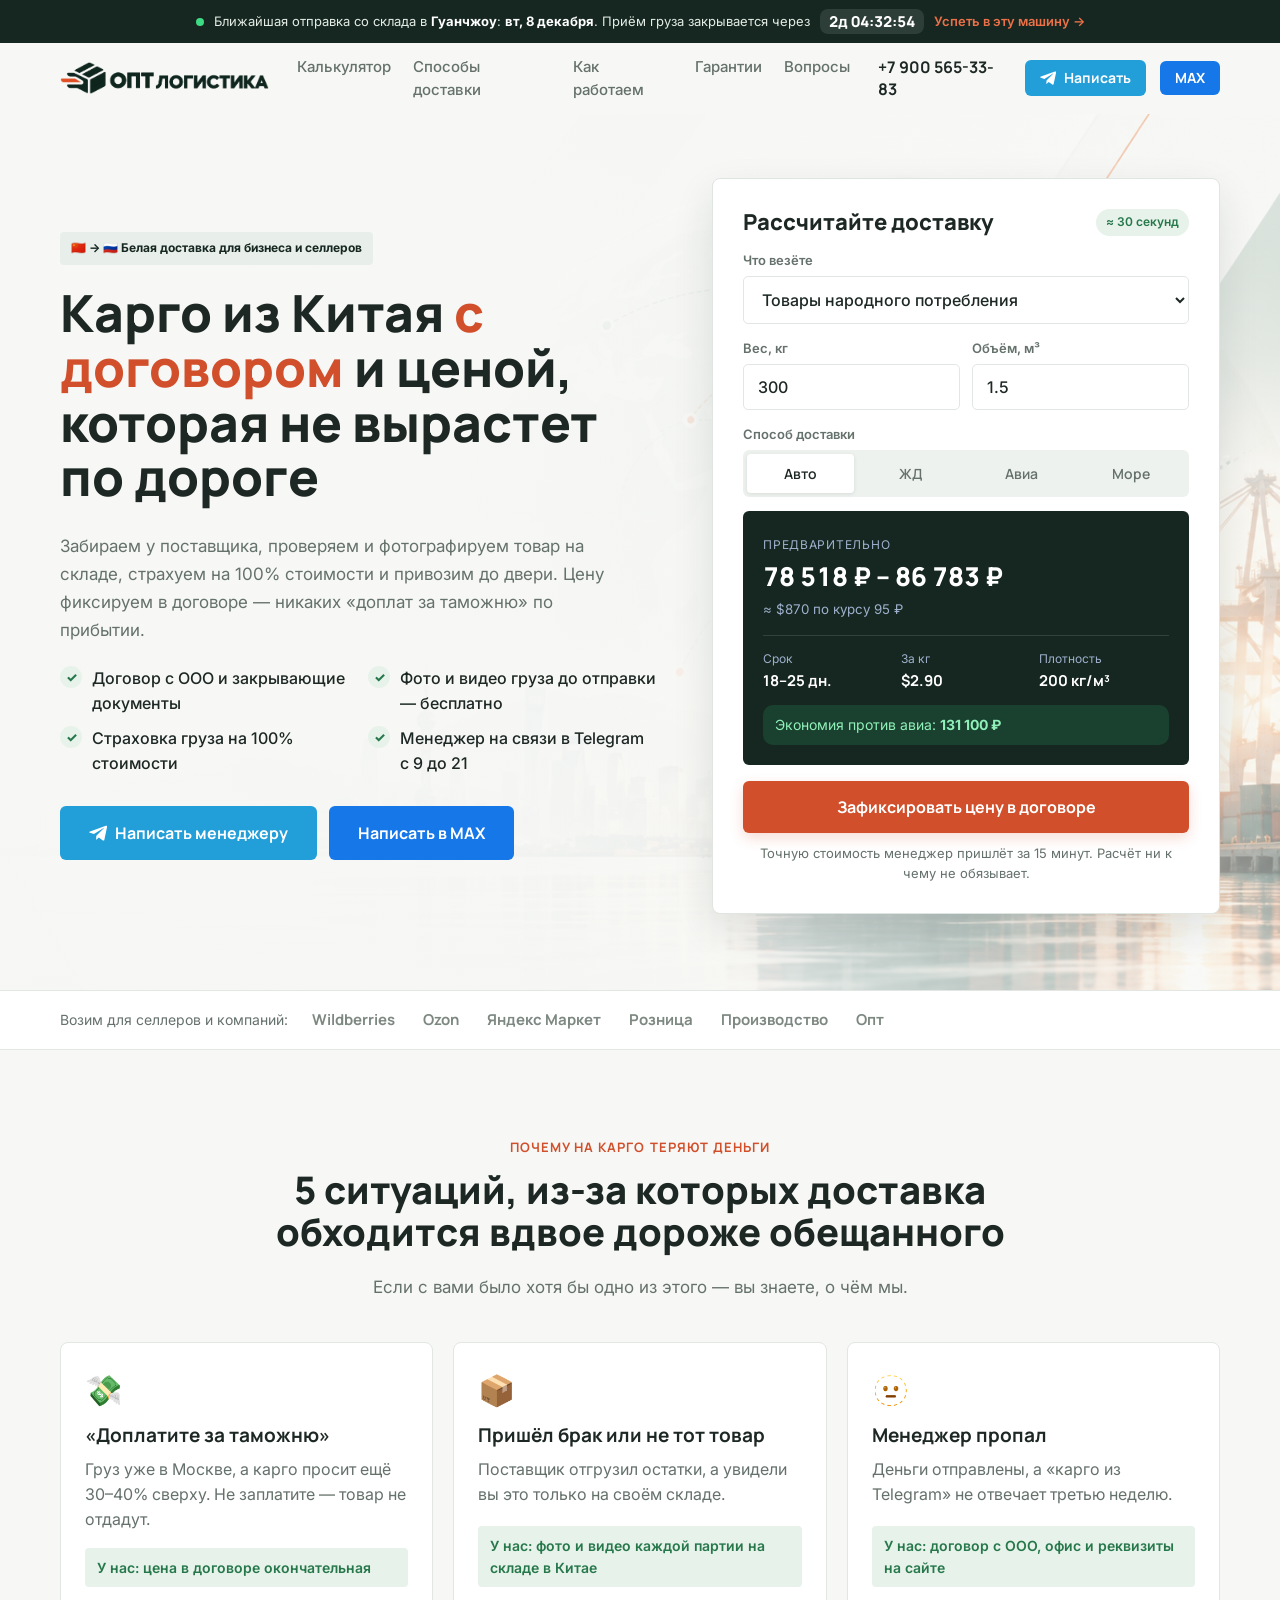
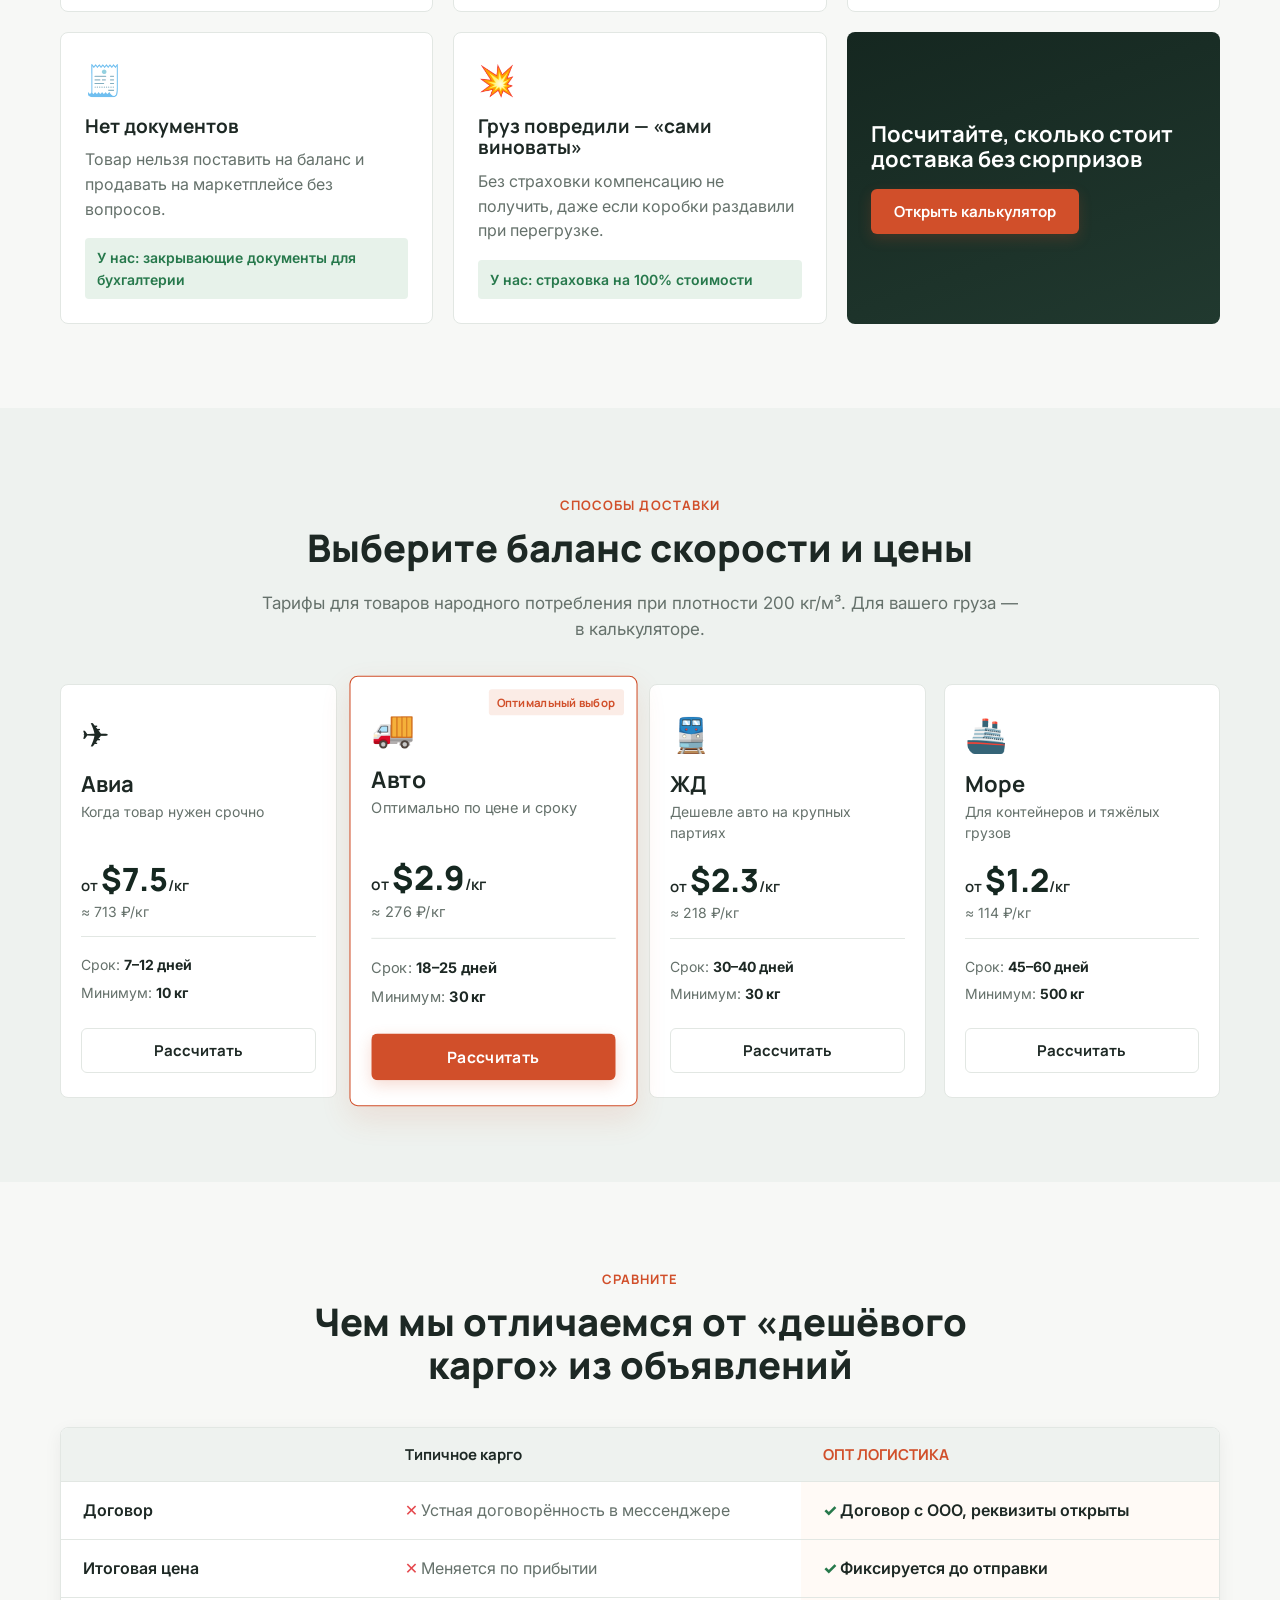
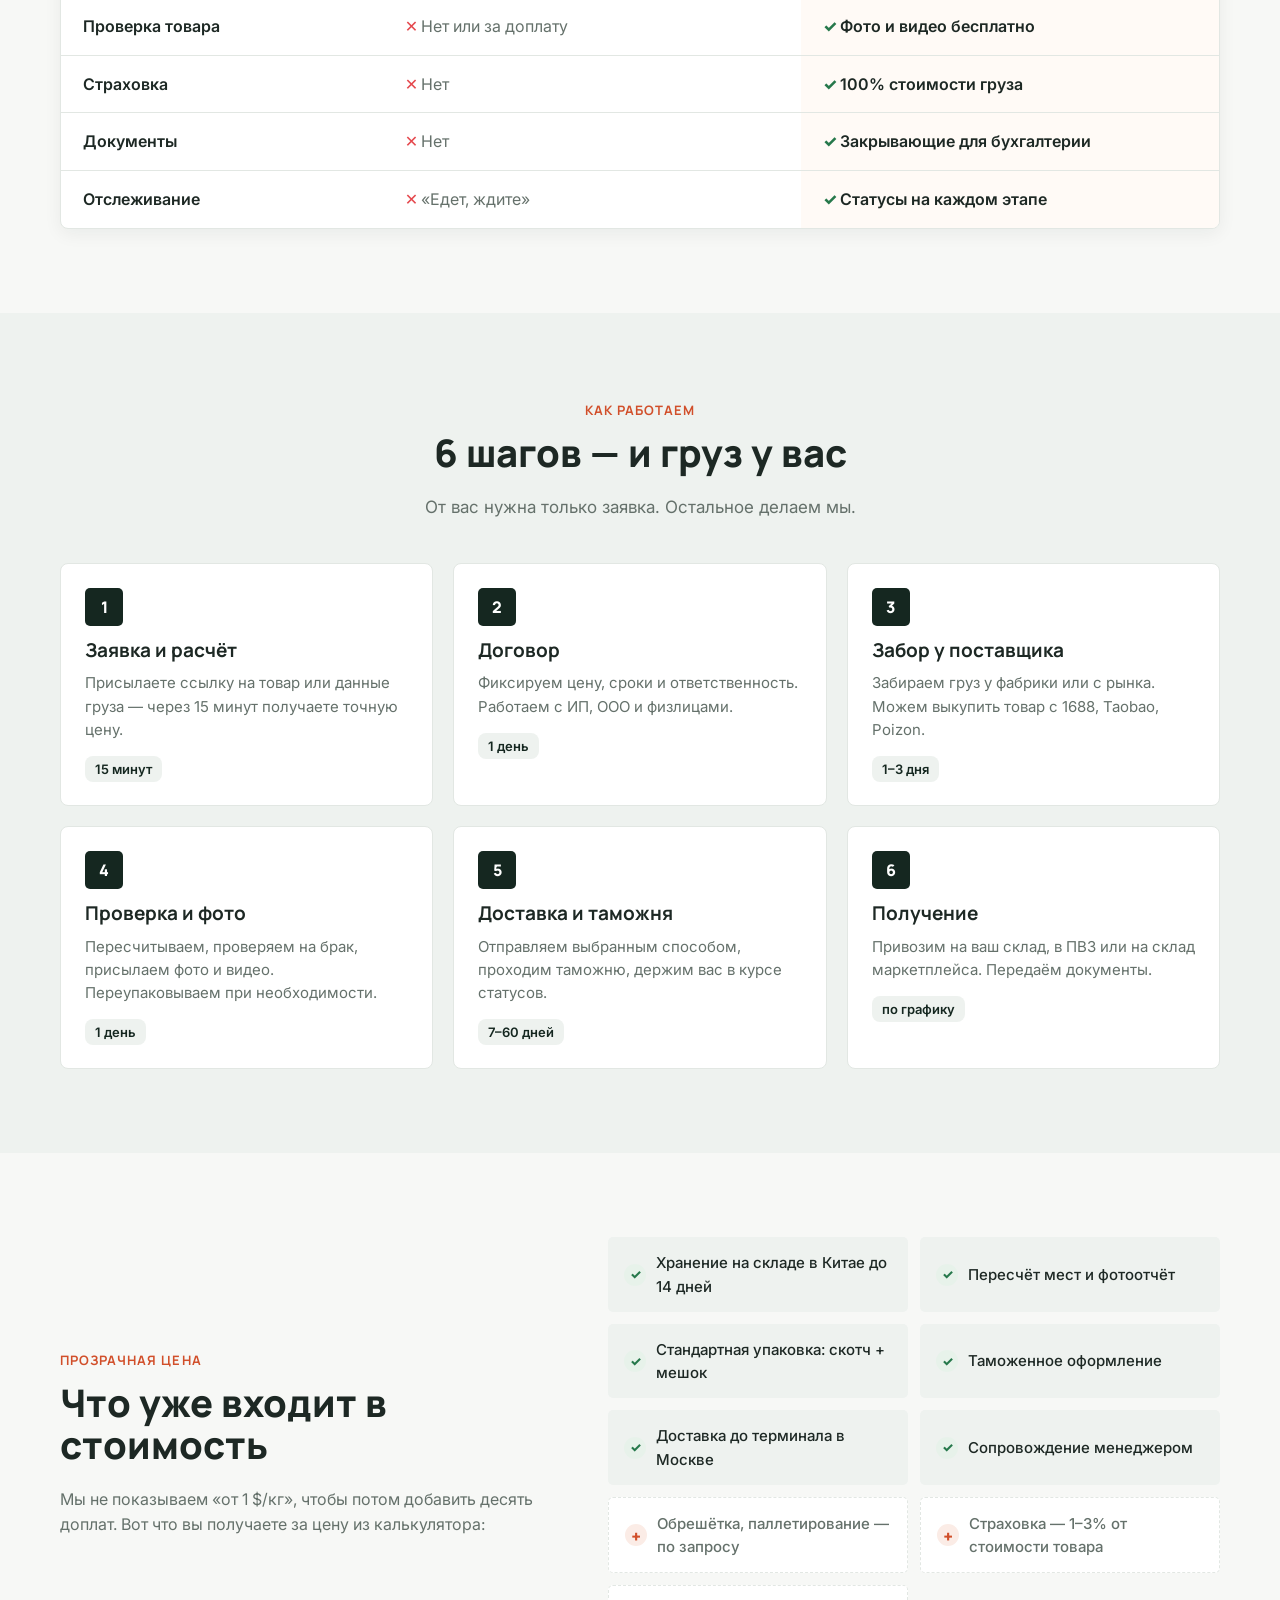
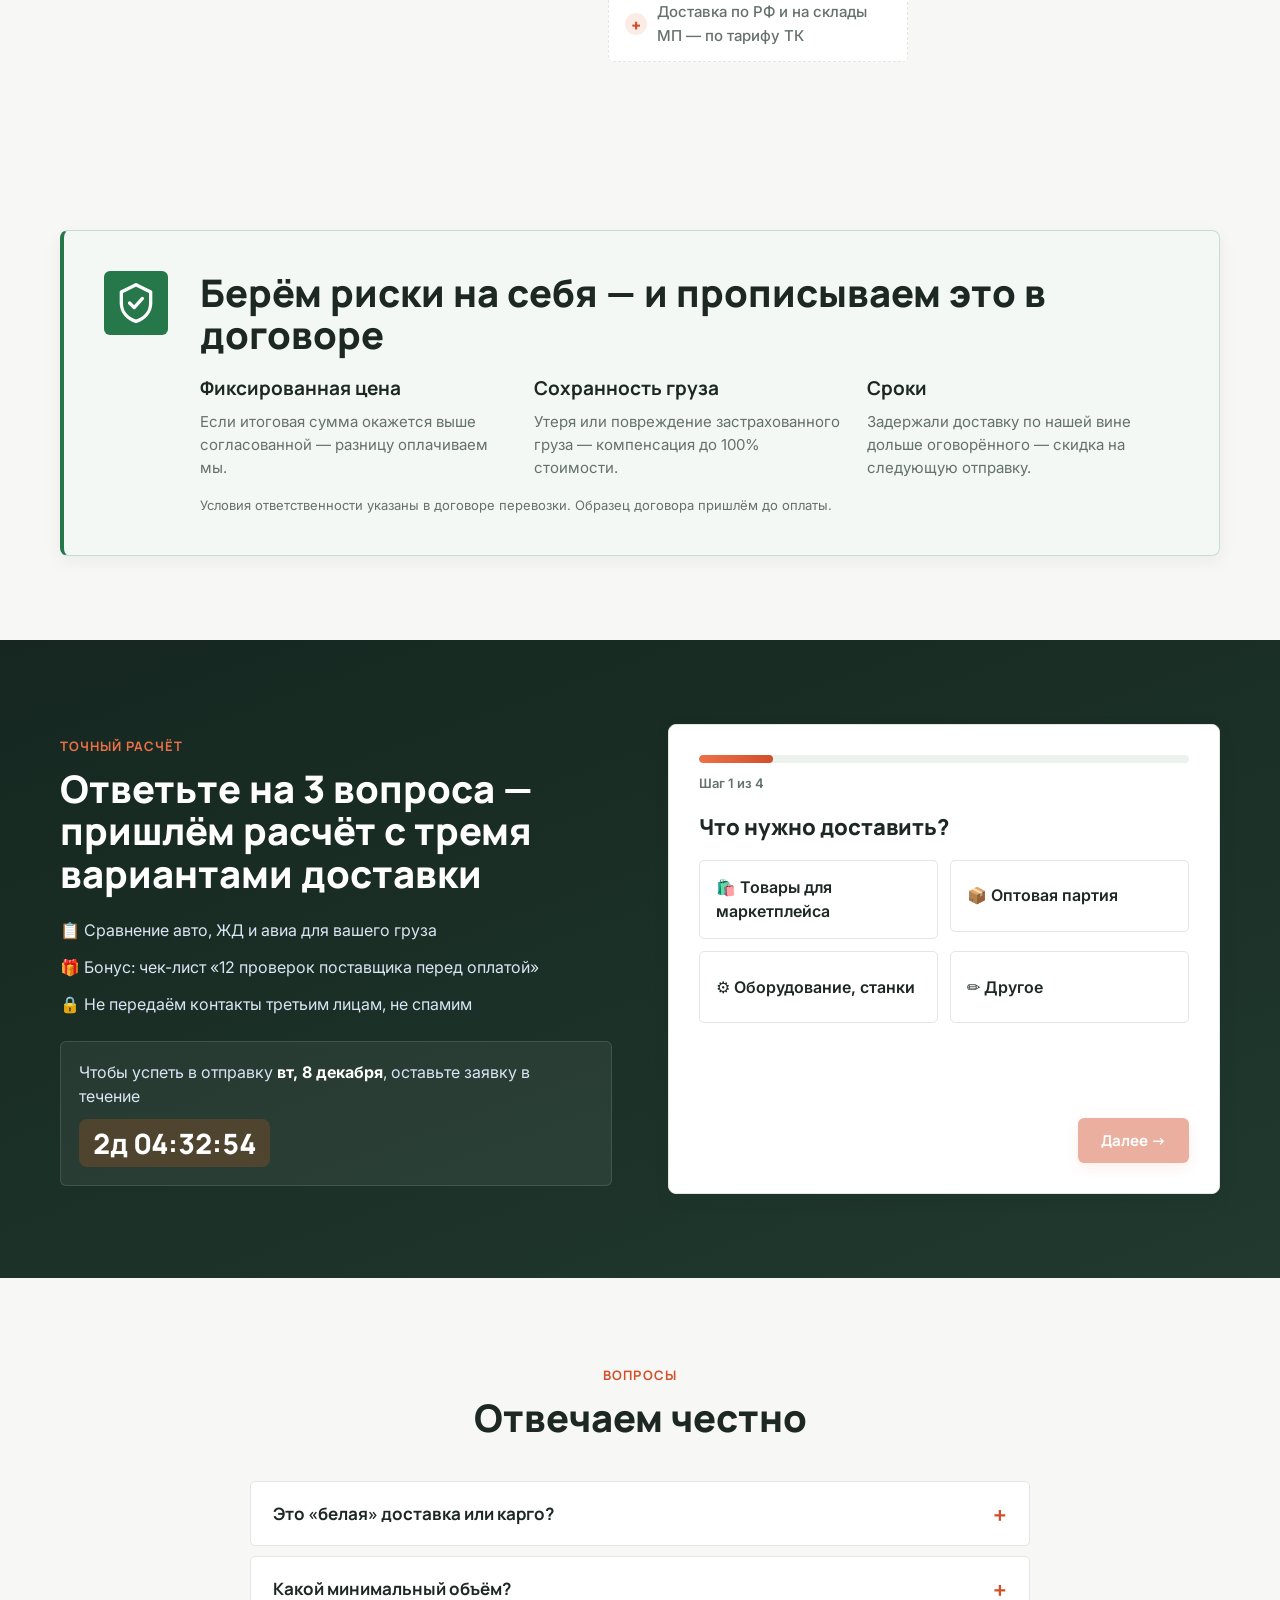
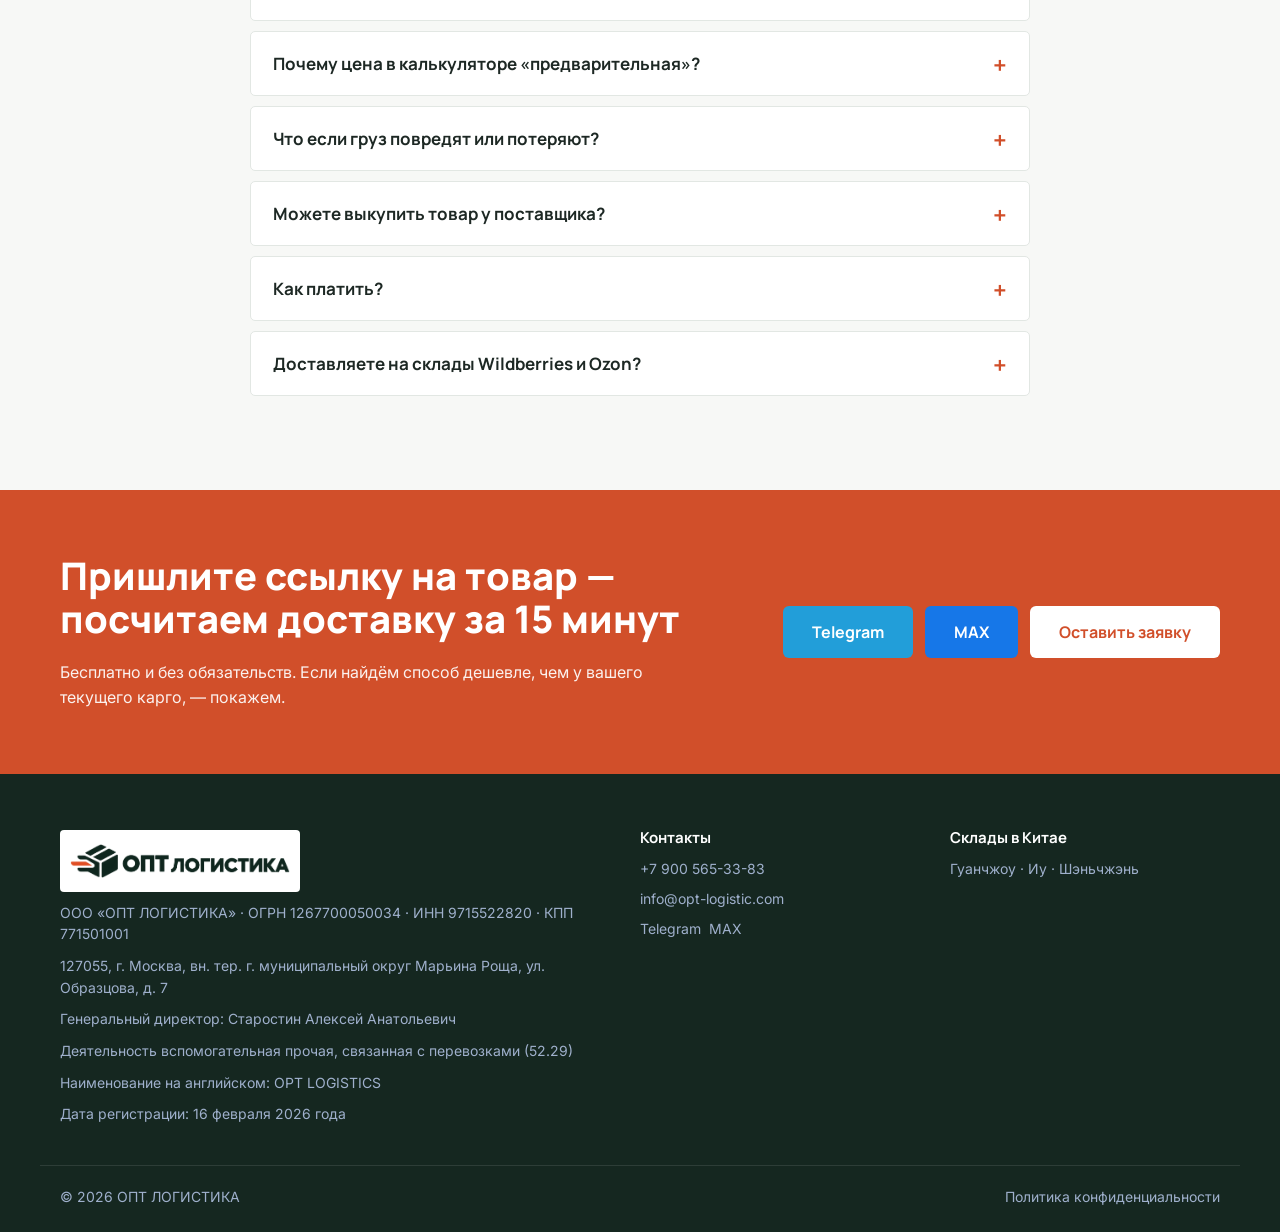
==== commit 80becaa4: "Add MAX contact links and Yandex Metrika" ====
--- a/index.html
+++ b/index.html
@@ -20,6 +20,7 @@
   <link rel="stylesheet" href="style.css">
 </head>
 <body>
+<noscript><div><img src="https://mc.yandex.ru/watch/113700526" style="position:absolute; left:-9999px;" alt=""></div></noscript>
 
 <!-- ============ ПОЛОСА ДЕДЛАЙНА (реальное расписание отправок из config) ============ -->
 <div class="topbar" id="topbar">
@@ -50,6 +51,7 @@
         <svg viewBox="0 0 24 24" width="16" height="16" fill="currentColor"><path d="M9.8 15.6l-.4 5.3c.6 0 .8-.2 1.1-.5l2.6-2.5 5.4 4c1 .5 1.7.3 2-.9l3.6-17c.3-1.5-.6-2.1-1.6-1.7L1.4 9.9C0 10.5 0 11.3 1.2 11.7l5.4 1.7L19 5.6c.6-.4 1.1-.2.7.2"/></svg>
         Написать
       </a>
+      <a class="btn btn--max btn--sm" data-cfg-href="max" href="#" target="_blank" rel="noopener">MAX</a>
     </div>
   </div>
 </header>
@@ -76,6 +78,7 @@
           <svg viewBox="0 0 24 24" width="18" height="18" fill="currentColor" aria-hidden="true"><path d="M9.8 15.6l-.4 5.3c.6 0 .8-.2 1.1-.5l2.6-2.5 5.4 4c1 .5 1.7.3 2-.9l3.6-17c.3-1.5-.6-2.1-1.6-1.7L1.4 9.9C0 10.5 0 11.3 1.2 11.7l5.4 1.7L19 5.6c.6-.4 1.1-.2.7.2"/></svg>
           Написать менеджеру
         </a>
+        <a class="btn btn--max btn--lg" data-cfg-href="max" href="#" target="_blank" rel="noopener">Написать в MAX</a>
       </div>
 
       <div class="hero__stats" hidden>
@@ -382,7 +385,10 @@
         <div class="quiz__done-ico">✅</div>
         <h3>Заявка принята!</h3>
         <p>Менеджер свяжется с вами в течение 15 минут в рабочее время. Быстрее всего — написать нам в Telegram:</p>
-        <a class="btn btn--tg" data-cfg-href="telegram" href="#" target="_blank" rel="noopener">Открыть Telegram</a>
+        <div class="contact-actions">
+          <a class="btn btn--tg" data-cfg-href="telegram" href="#" target="_blank" rel="noopener">Открыть Telegram</a>
+          <a class="btn btn--max" data-cfg-href="max" href="#" target="_blank" rel="noopener">Открыть MAX</a>
+        </div>
       </div>
     </form>
   </div>
@@ -416,6 +422,7 @@
     </div>
     <div class="final__btns">
       <a class="btn btn--tg btn--lg" data-cfg-href="telegram" href="#" target="_blank" rel="noopener">Telegram</a>
+      <a class="btn btn--max btn--lg" data-cfg-href="max" href="#" target="_blank" rel="noopener">MAX</a>
       <a class="btn btn--primary btn--lg" href="#quiz">Оставить заявку</a>
     </div>
   </div>
@@ -439,7 +446,10 @@
       <h4>Контакты</h4>
       <a data-cfg-href="tel" data-cfg="phone" href="tel:+79005653383">+7 900 565-33-83</a>
       <a data-cfg-href="mailto" data-cfg="email" href="mailto:info@opt-logistic.com">info@opt-logistic.com</a>
-      <a data-cfg-href="telegram" href="#" target="_blank" rel="noopener">Telegram</a>
+      <div class="contact-actions">
+        <a data-cfg-href="telegram" href="#" target="_blank" rel="noopener">Telegram</a>
+        <a data-cfg-href="max" href="#" target="_blank" rel="noopener">MAX</a>
+      </div>
     </div>
     <div>
       <h4>Склады в Китае</h4>
@@ -455,6 +465,7 @@
 <!-- ============ ЛИПКАЯ ПАНЕЛЬ НА МОБИЛЬНЫХ ============ -->
 <div class="mobile-bar">
   <a class="btn btn--tg" data-cfg-href="telegram" href="#" target="_blank" rel="noopener">Telegram</a>
+  <a class="btn btn--max" data-cfg-href="max" href="#" target="_blank" rel="noopener">MAX</a>
   <a class="btn btn--primary" href="#quizForm">Рассчитать</a>
 </div>
 
--- a/style.css
+++ b/style.css
@@ -17,6 +17,7 @@
   --red: #e5484d;
   --red-soft: #fdecec;
   --tg: #229ed9;
+  --max: #1677e8;
   --radius: 8px;
   --shadow: 0 5px 18px rgba(21, 39, 32, .06);
   --shadow-lg: 0 16px 42px rgba(21, 39, 32, .11);
@@ -62,6 +63,8 @@
 .btn--outline:hover { border-color: var(--accent); color: var(--accent); }
 .btn--ghost { background: transparent; color: var(--muted); }
 .btn--tg { background: var(--tg); color: #fff; }
+.btn--max { background: var(--max); color: #fff; }
+.btn--max:hover { background: #0d63c9; box-shadow: 0 8px 20px rgba(22, 119, 232, .22); }
 .btn--sm { padding: 9px 14px; font-size: 14px; }
 .btn--lg { padding: 17px 28px; font-size: 16px; }
 .btn--block { width: 100%; }
@@ -88,6 +91,7 @@
 .nav a { text-decoration: none; color: var(--muted); font-weight: 500; font-size: 15px; }
 .nav a:hover { color: var(--ink); }
 .header__contacts { display: flex; align-items: center; gap: 14px; }
+.contact-actions { display: flex; flex-wrap: wrap; gap: 8px; }
 .header__phone { font: 700 16px 'Manrope', sans-serif; text-decoration: none; }
 
 /* ---------- Hero ---------- */
@@ -341,11 +345,14 @@
   .final__btns { width: 100%; }
   .final__btns .btn { flex: 1; }
   .footer__bottom { flex-direction: column; gap: 10px; }
+  .header__contacts { gap: 6px; }
+  .header__contacts .btn { padding: 8px 9px; font-size: 13px; }
   .mobile-bar {
-    display: grid; grid-template-columns: 1fr 1.4fr; gap: 10px; position: fixed; left: 0; right: 0; bottom: 0; z-index: 60;
+    display: grid; grid-template-columns: 1fr 1fr 1.4fr; gap: 8px; position: fixed; left: 0; right: 0; bottom: 0; z-index: 60;
     padding: 10px 14px calc(10px + env(safe-area-inset-bottom)); background: #fff; border-top: 1px solid var(--line);
     box-shadow: 0 -6px 24px rgba(11, 27, 51, .08);
   }
+  .mobile-bar .btn { padding-left: 8px; padding-right: 8px; font-size: 13px; }
 }
 
 @media (max-width: 380px) {
@@ -354,7 +361,8 @@
   .seg button { font-size: 12px; }
   .calc__meta { gap: 4px; }
   .calc__meta b { font-size: 13px; }
-  .mobile-bar { padding-left: 10px; padding-right: 10px; }
+  .mobile-bar { padding-left: 10px; padding-right: 10px; gap: 6px; }
+  .logo__image { width: 150px; }
 }
 
 @media (prefers-reduced-motion: reduce) {
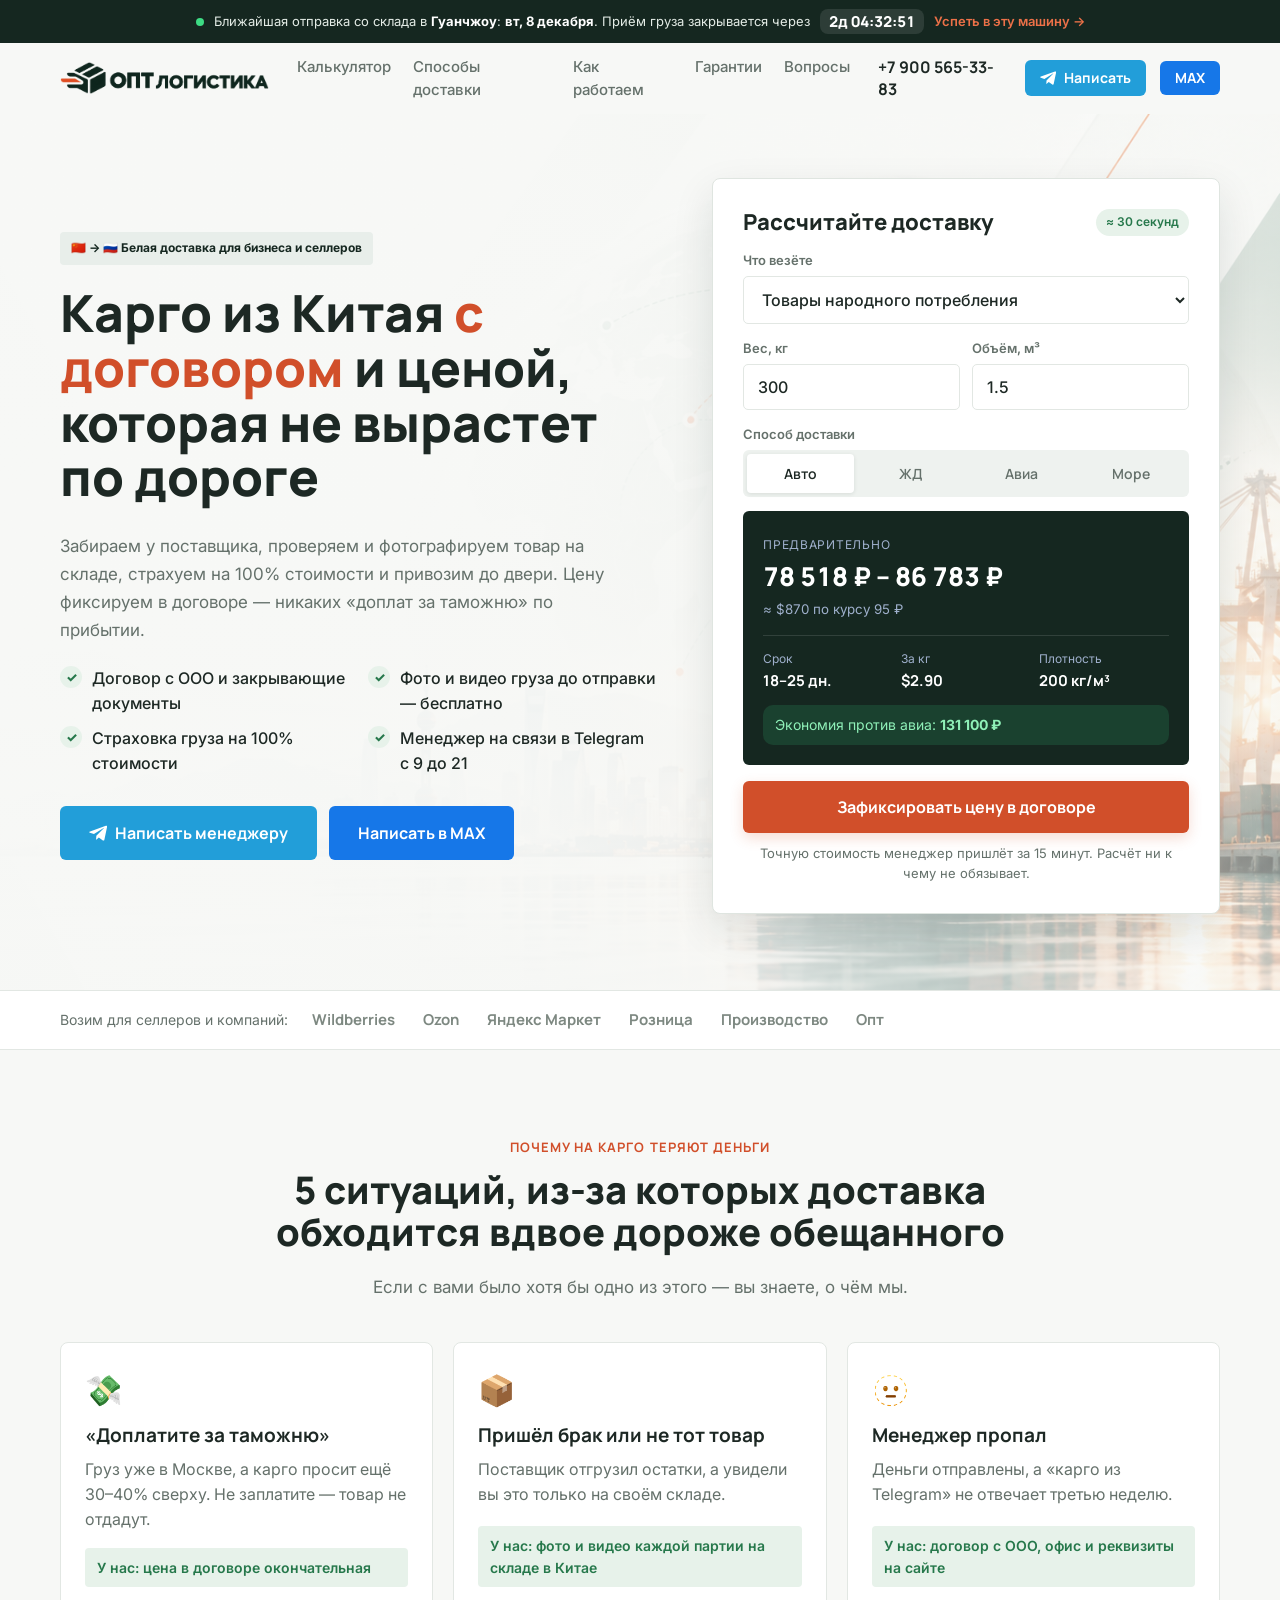
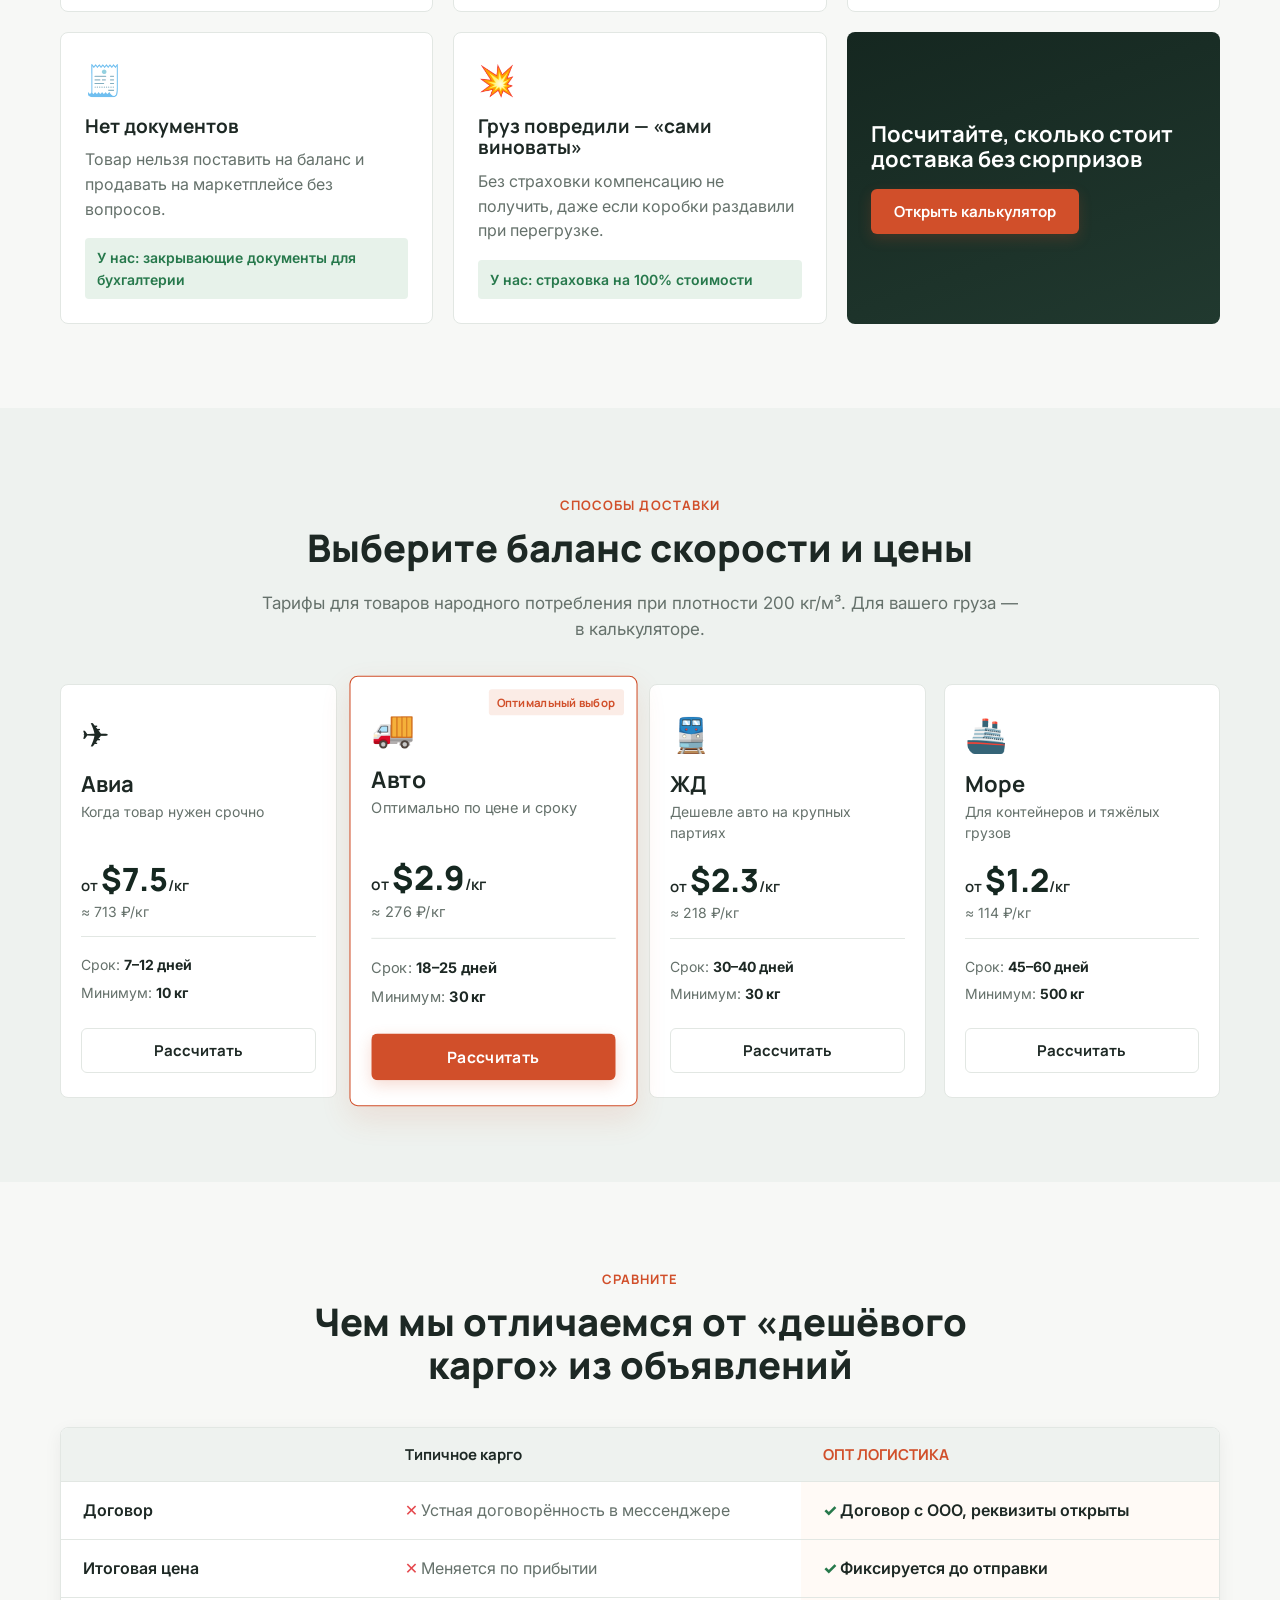
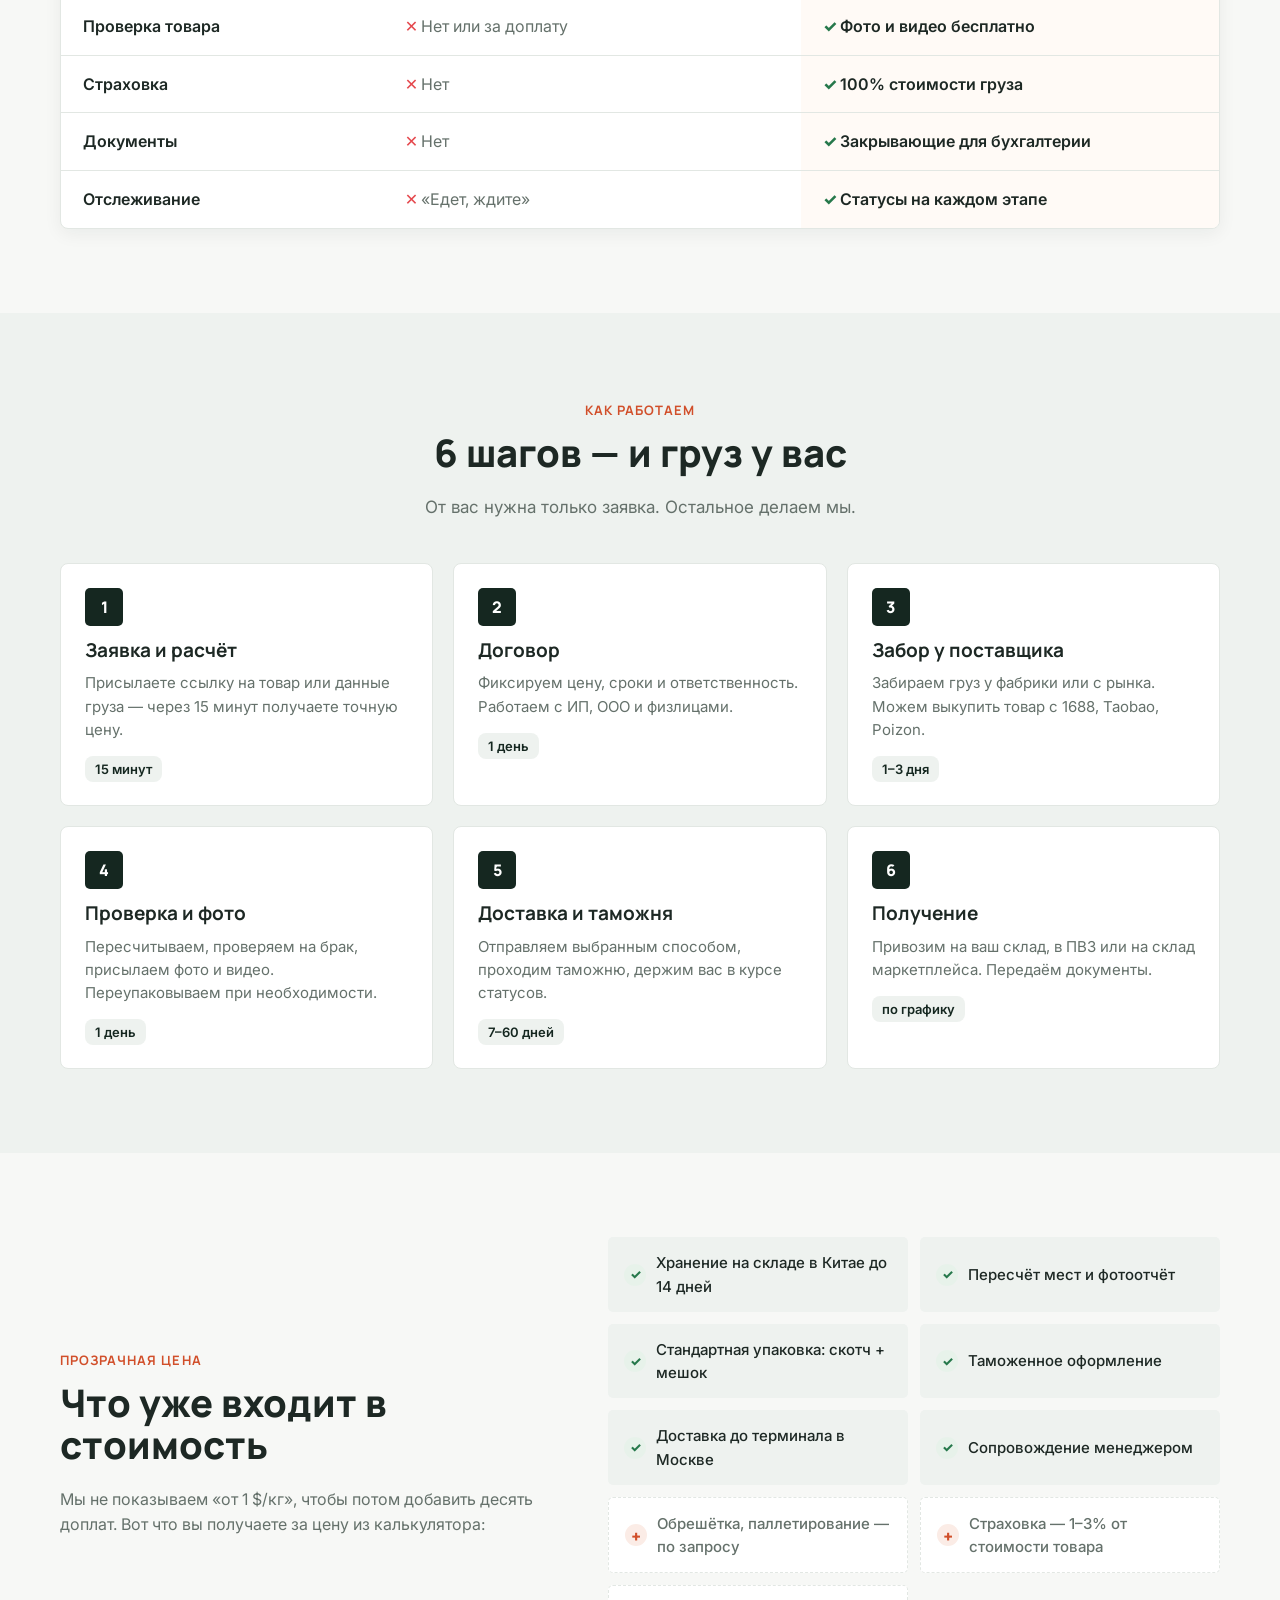
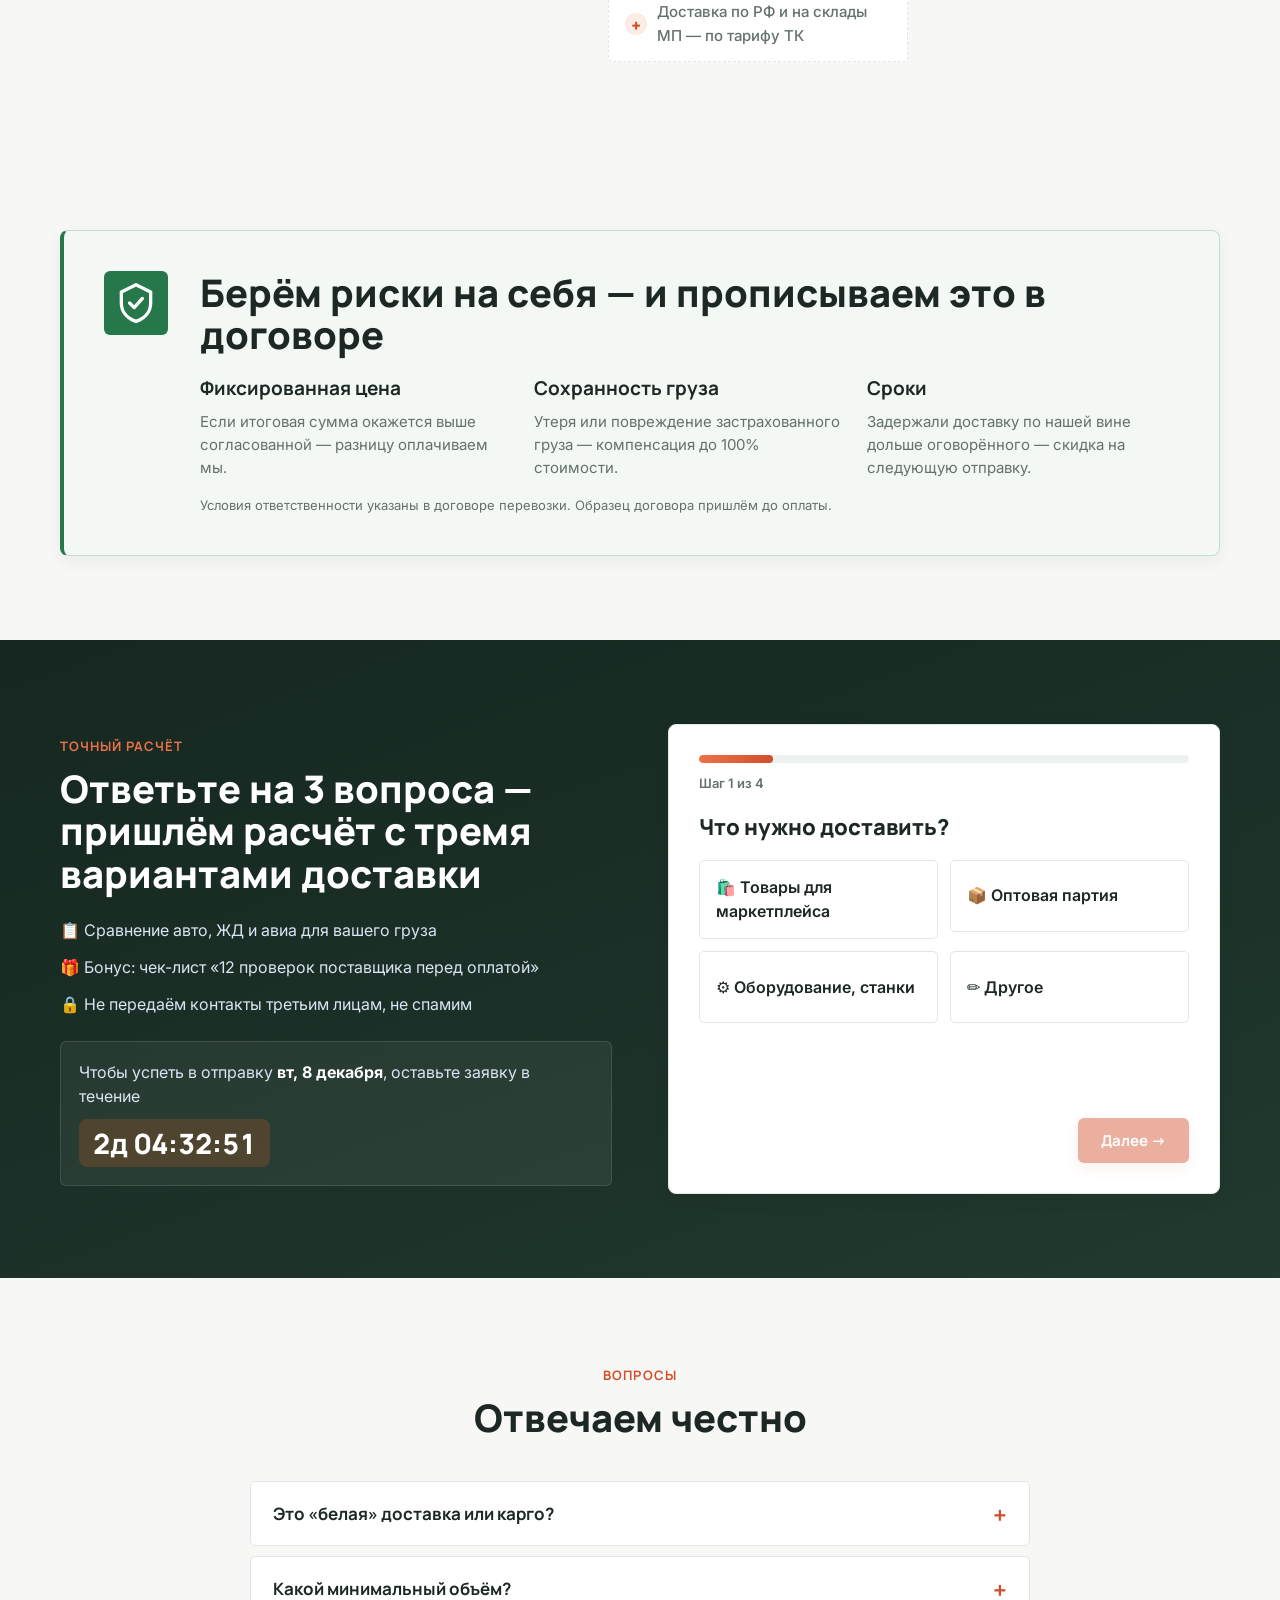
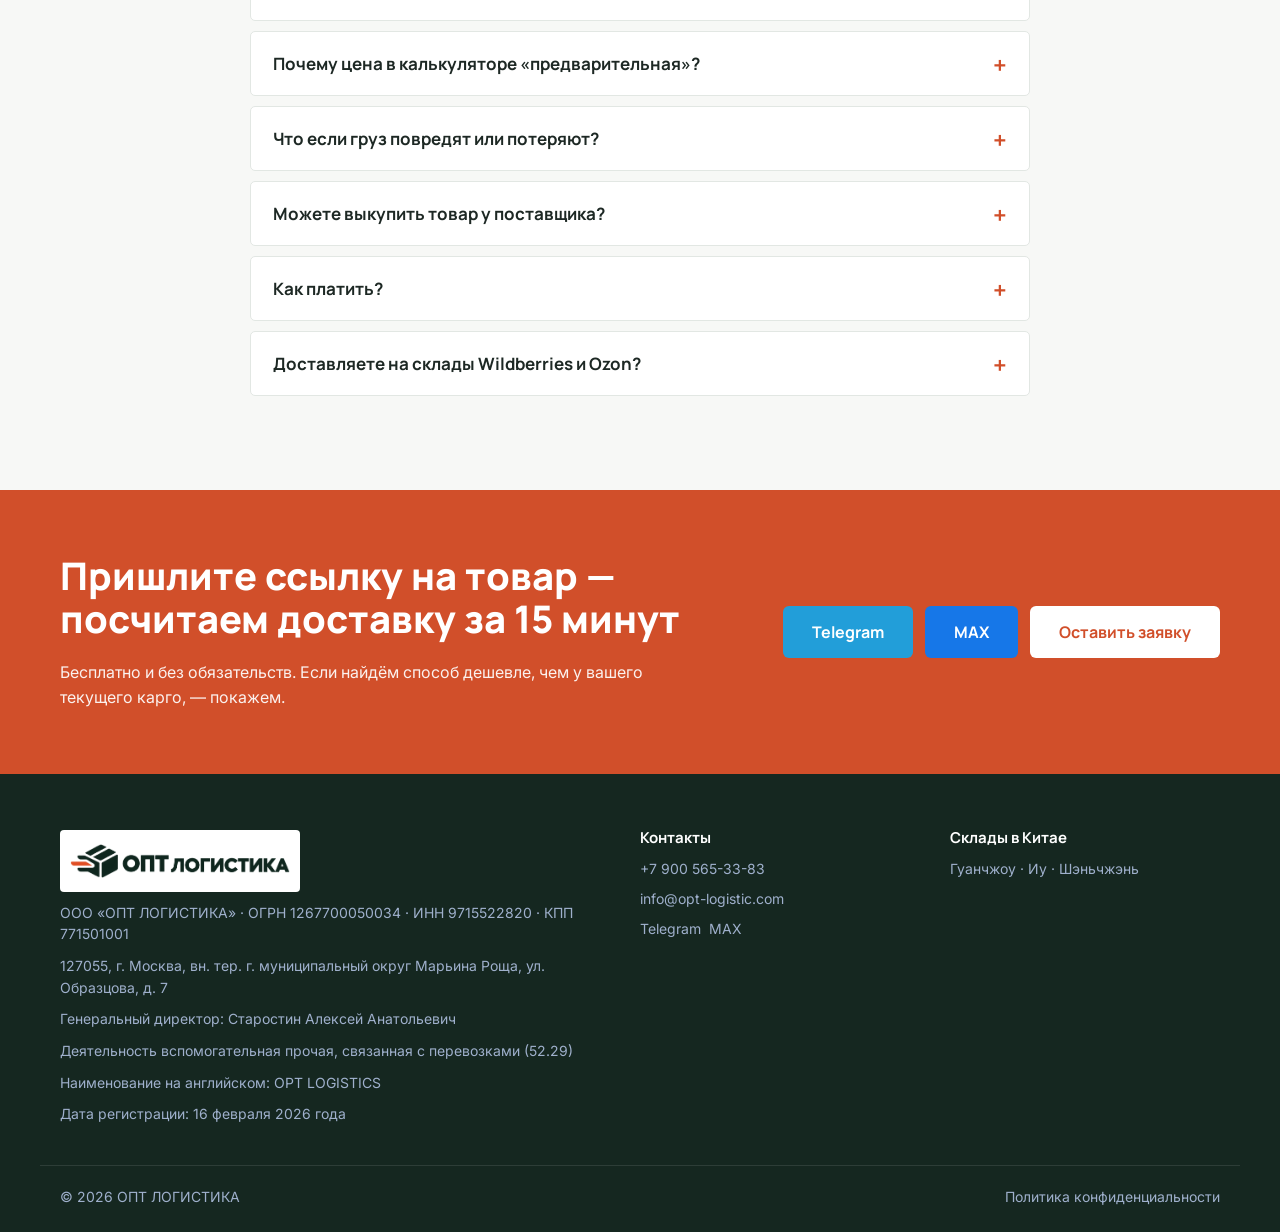
==== commit 323bc809: "Add browser favicon" ====
--- a/index.html
+++ b/index.html
@@ -3,6 +3,8 @@
 <head>
   <meta charset="UTF-8">
   <meta name="viewport" content="width=device-width, initial-scale=1.0">
+  <link rel="icon" type="image/png" href="pic-ico.png">
+  <link rel="apple-touch-icon" href="pic-ico.png">
   <title>Карго из Китая под ключ — договор, страховка, фиксированная цена</title>
   <meta name="description" content="Доставка грузов из Китая в Россию: авто, ЖД, авиа, море. Договор с юрлицом, страховка 100% стоимости, фотоотчёт со склада. Расчёт стоимости за 1 минуту.">
   <meta property="og:title" content="Карго из Китая под ключ — с договором и страховкой">
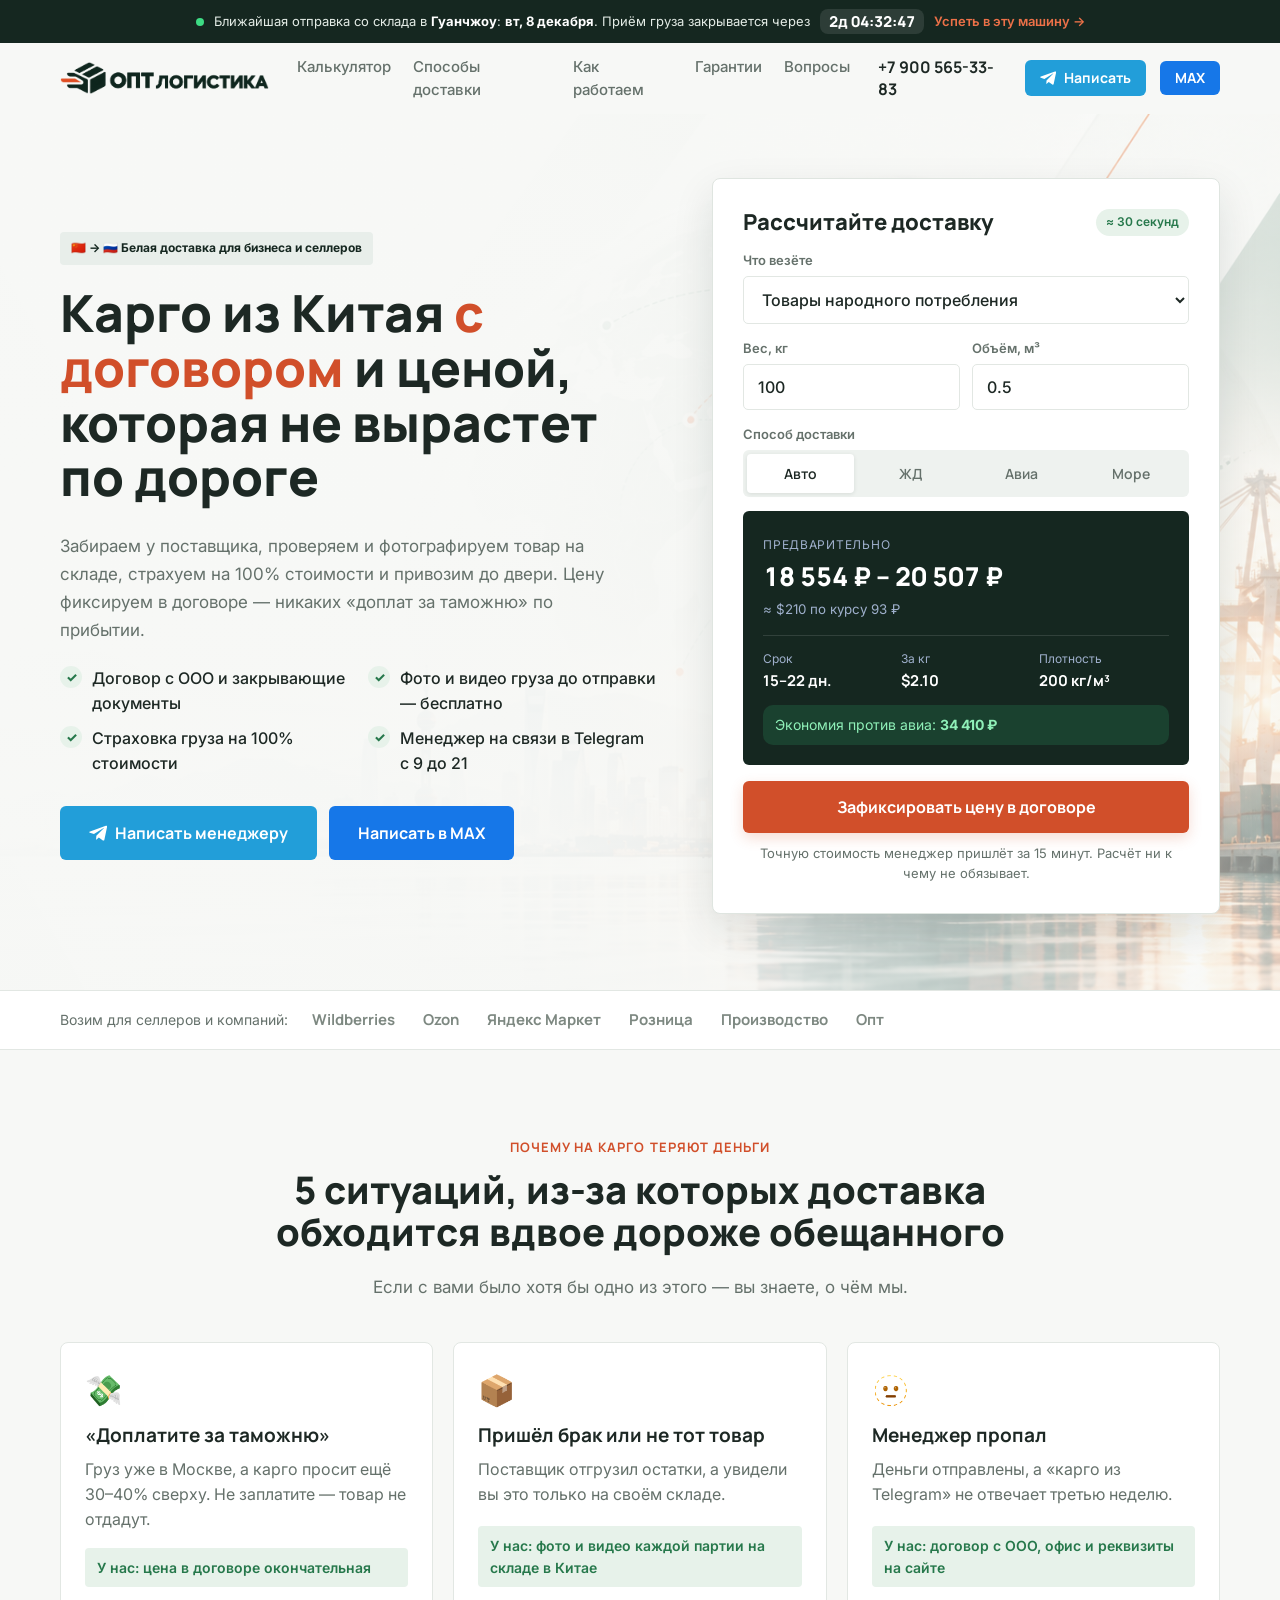
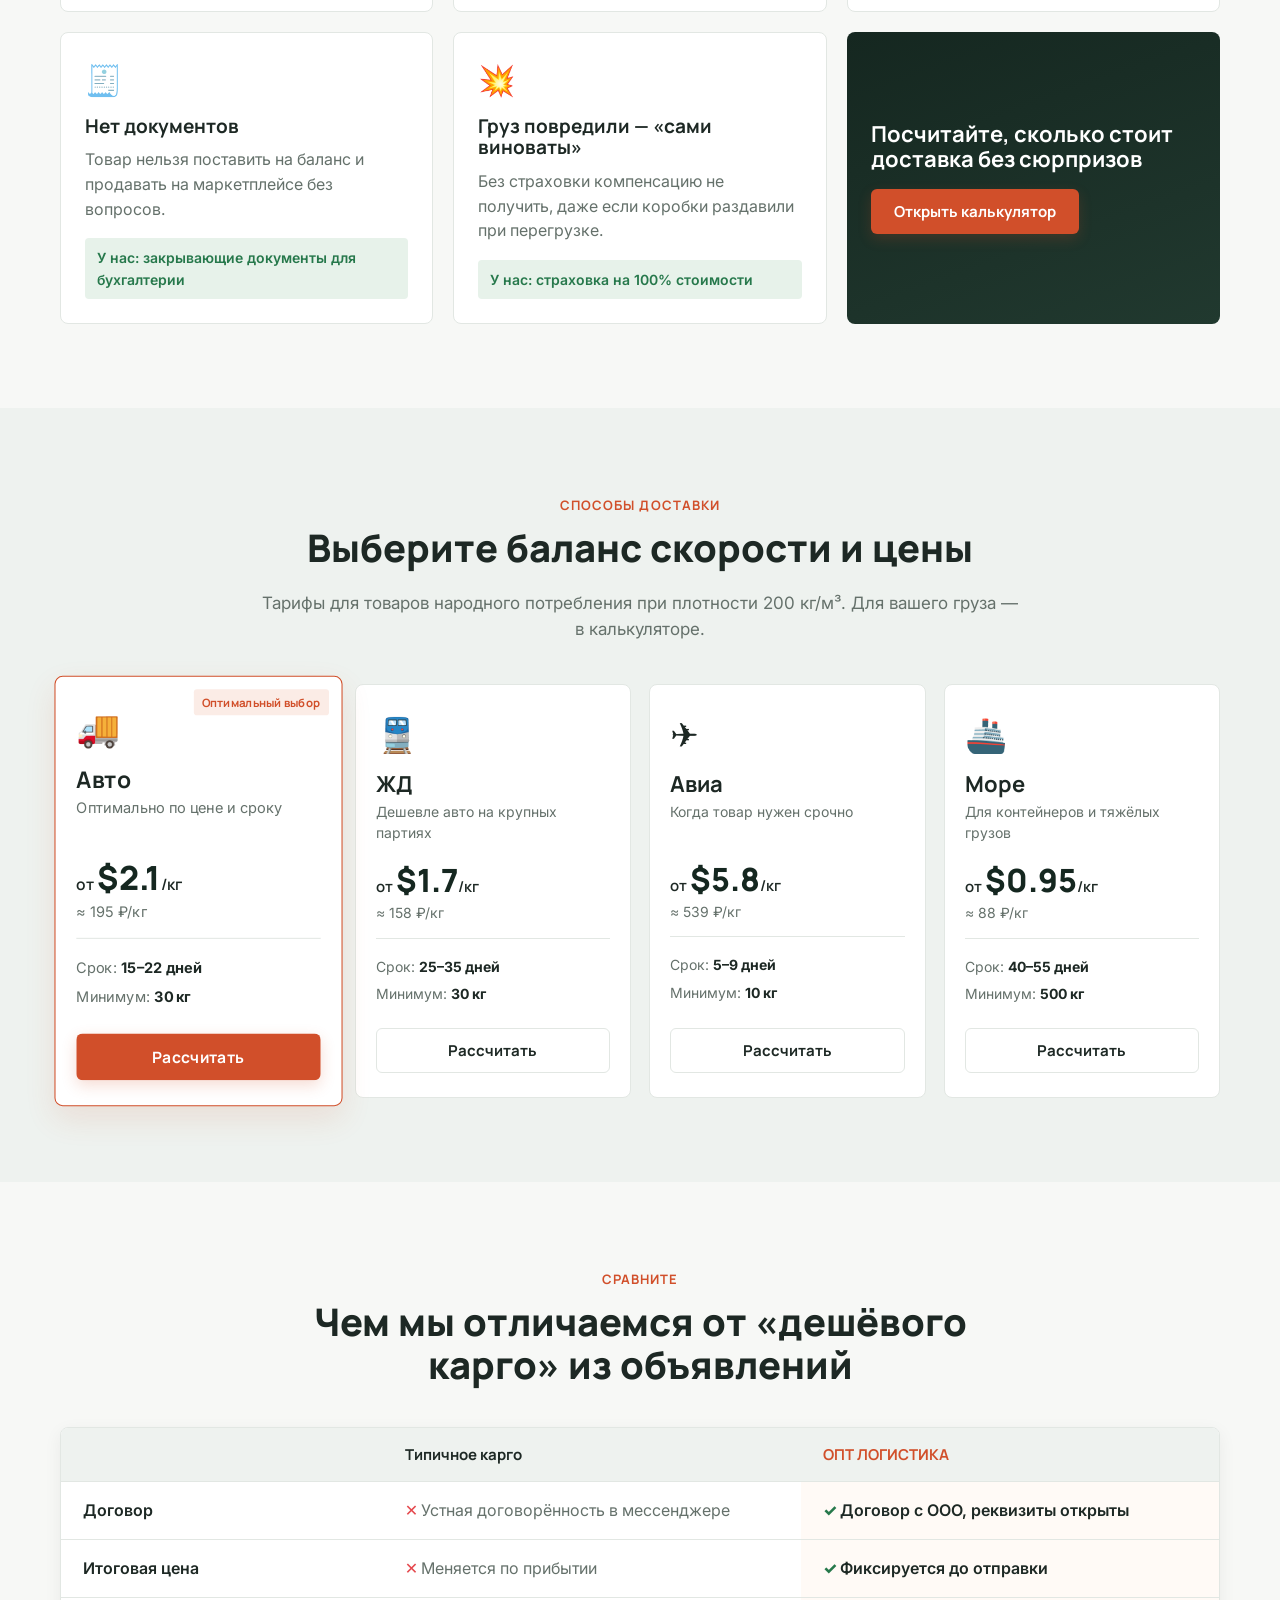
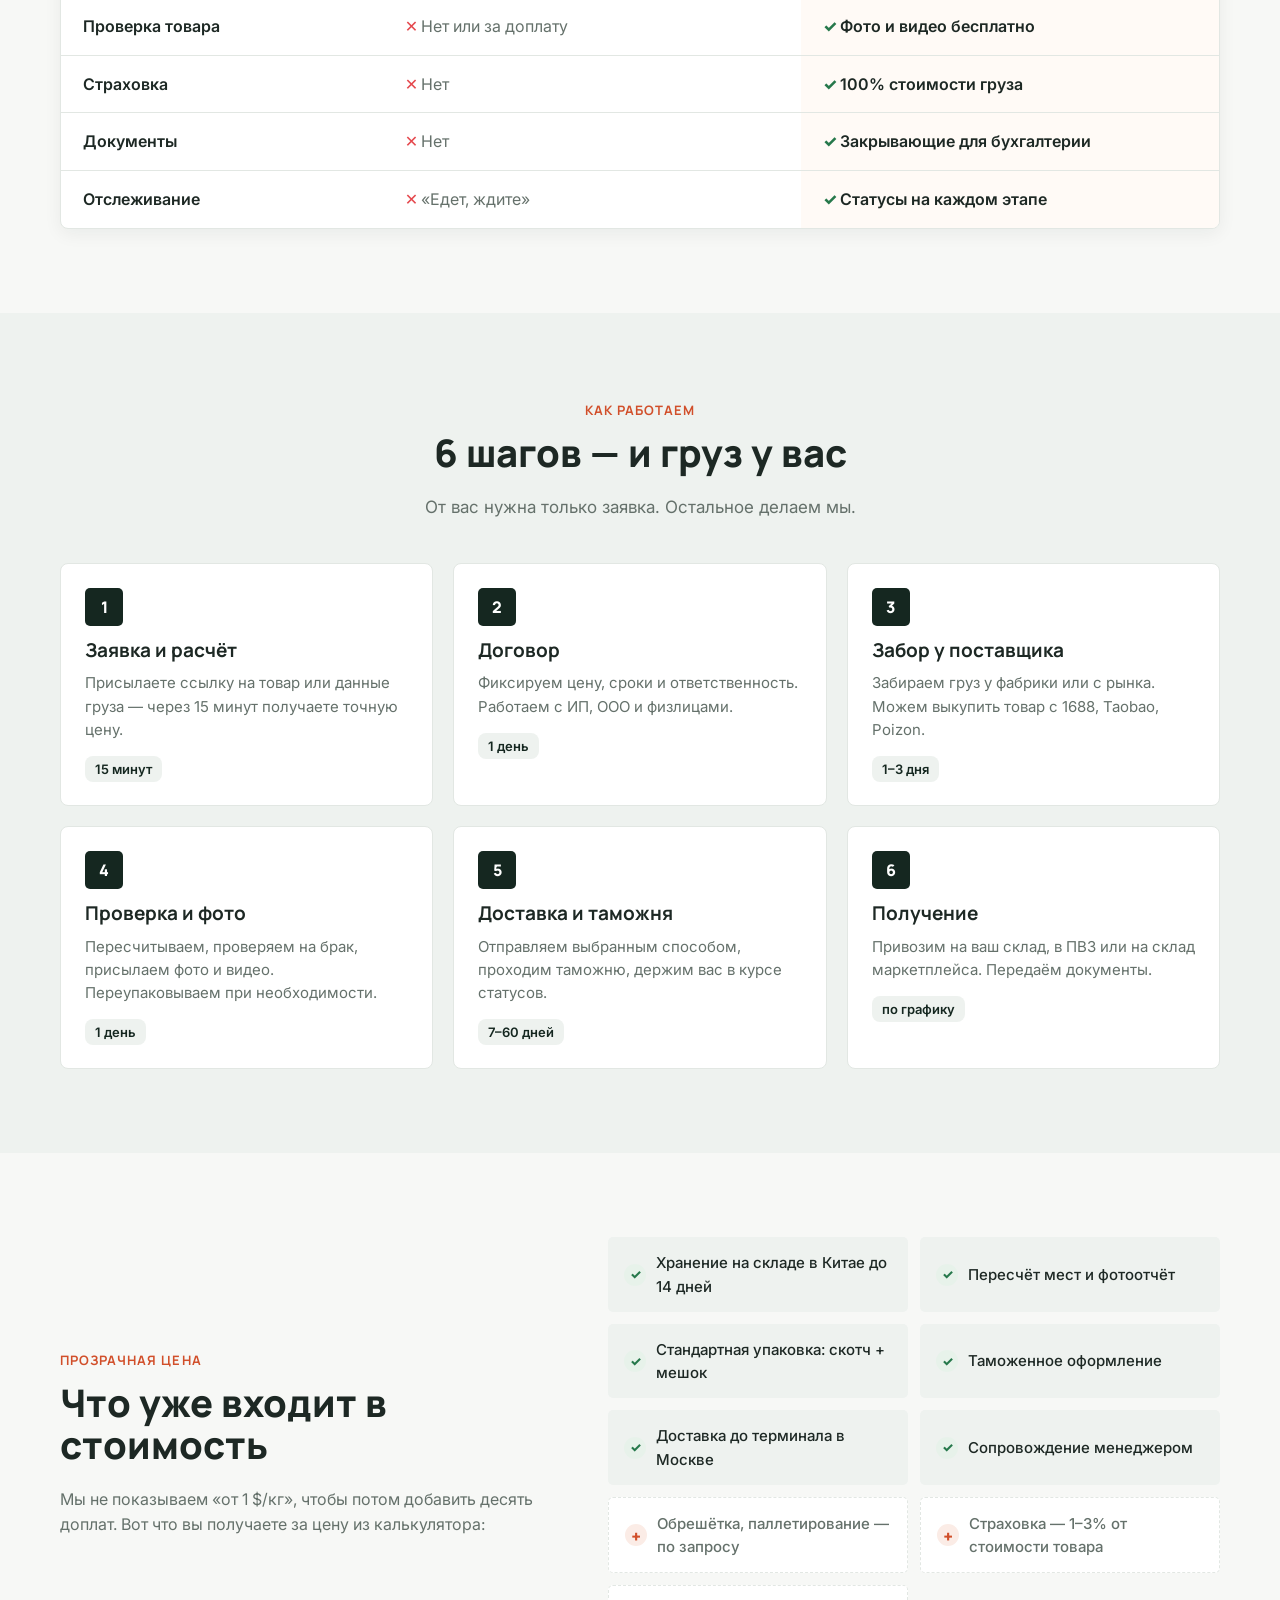
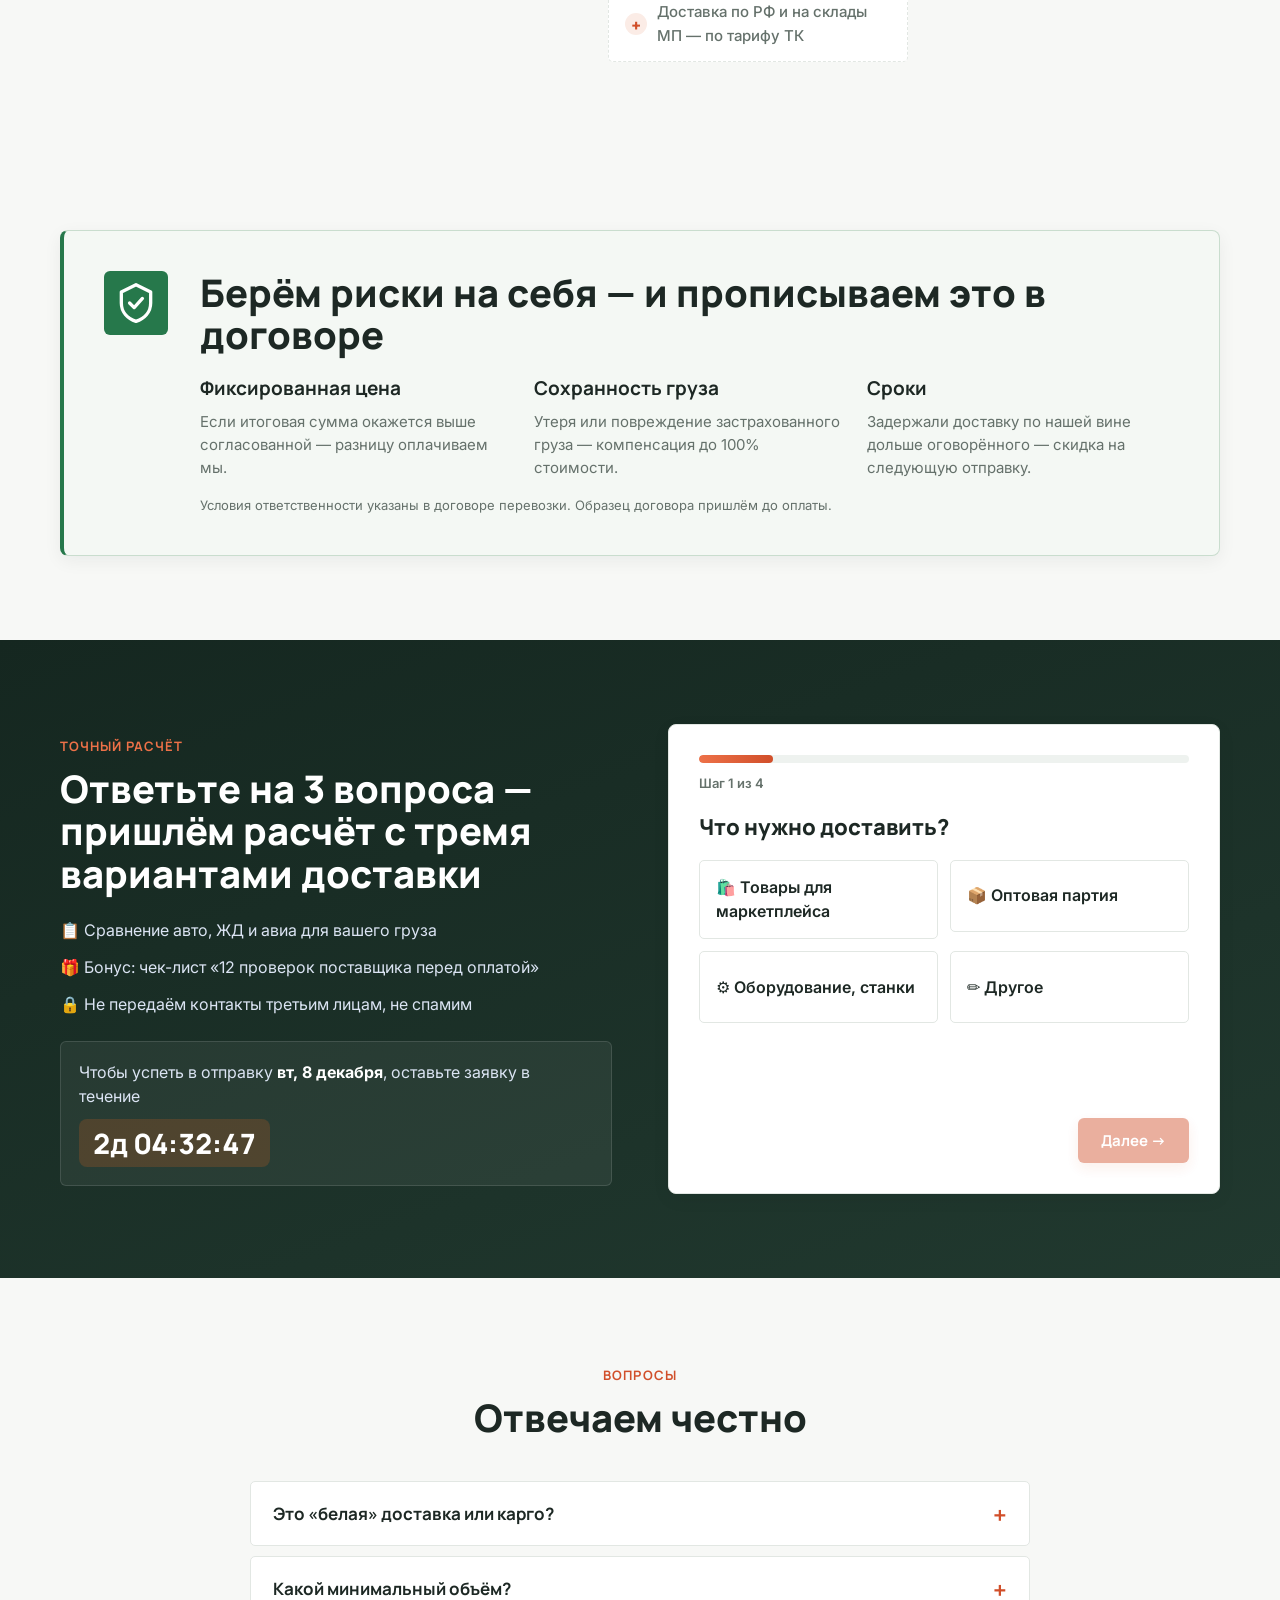
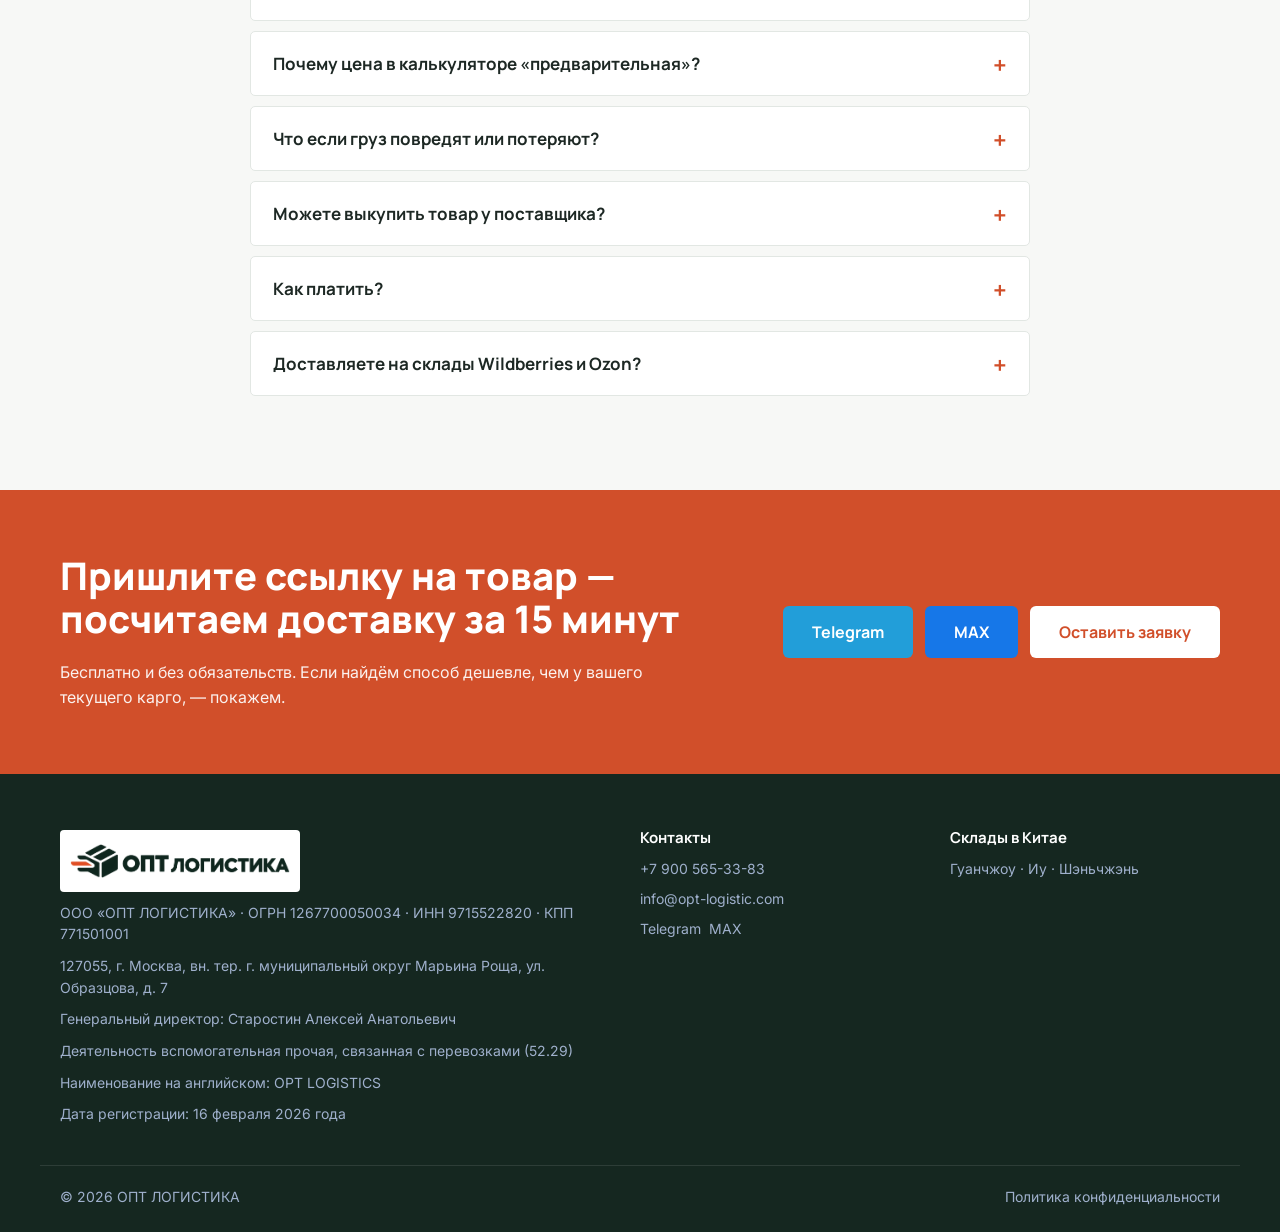
==== commit 44facfb1: "Fix delivery calculator pricing" ====
--- a/index.html
+++ b/index.html
@@ -101,10 +101,10 @@
         <span>Что везёте</span>
         <select id="calcCategory">
           <option value="general">Товары народного потребления</option>
+          <option value="parts">Автозапчасти, оборудование</option>
+          <option value="fragile">Хрупкое: стекло, керамика</option>
           <option value="clothes">Одежда, обувь, текстиль</option>
           <option value="electronics">Электроника, гаджеты</option>
-          <option value="fragile">Хрупкое: стекло, керамика</option>
-          <option value="parts">Автозапчасти, оборудование</option>
           <option value="brand">Брендовые товары</option>
         </select>
       </label>
@@ -112,11 +112,11 @@
       <div class="field-row">
         <label class="field">
           <span>Вес, кг</span>
-          <input type="number" id="calcWeight" value="300" min="1" step="1" inputmode="numeric">
+          <input type="number" id="calcWeight" value="100" min="1" step="1" inputmode="numeric">
         </label>
         <label class="field">
           <span>Объём, м³</span>
-          <input type="number" id="calcVolume" value="1.5" min="0.01" step="0.1" inputmode="decimal">
+          <input type="number" id="calcVolume" value="0.5" min="0.01" step="0.1" inputmode="decimal">
         </label>
       </div>
 
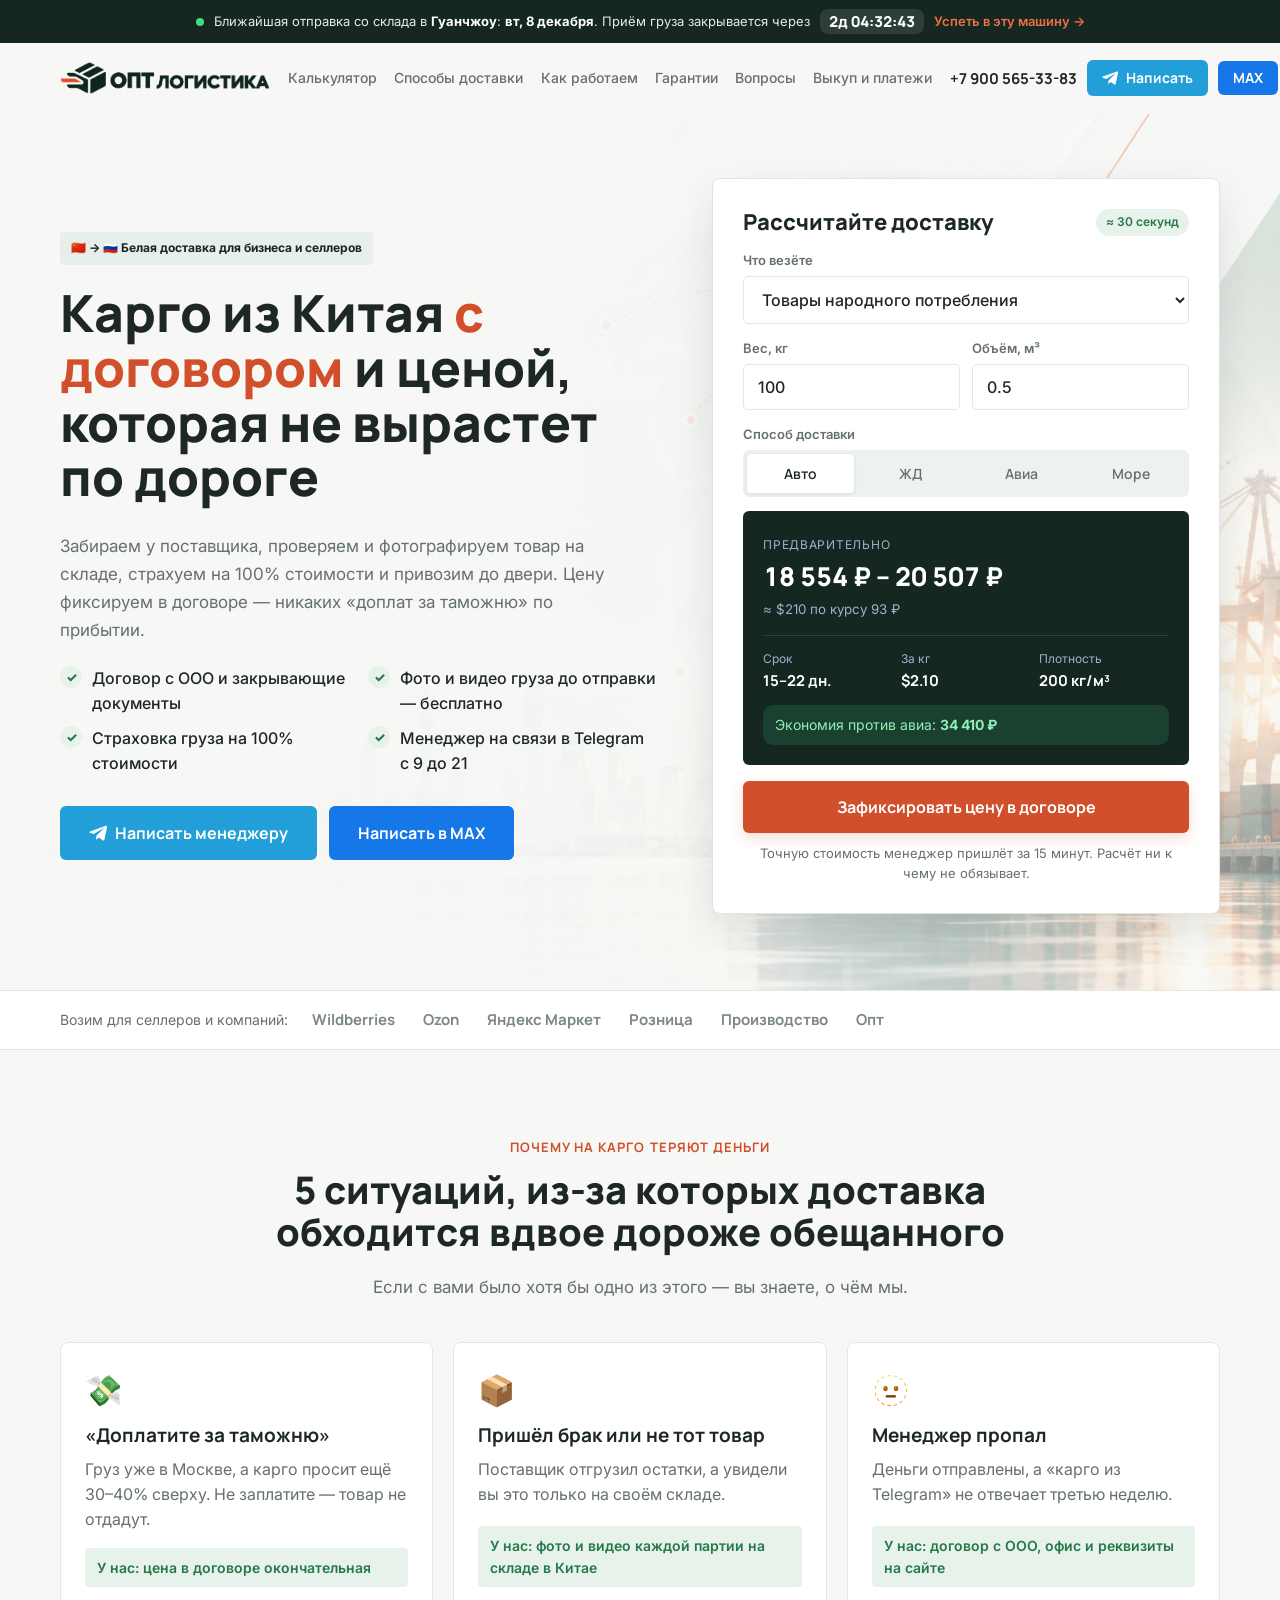
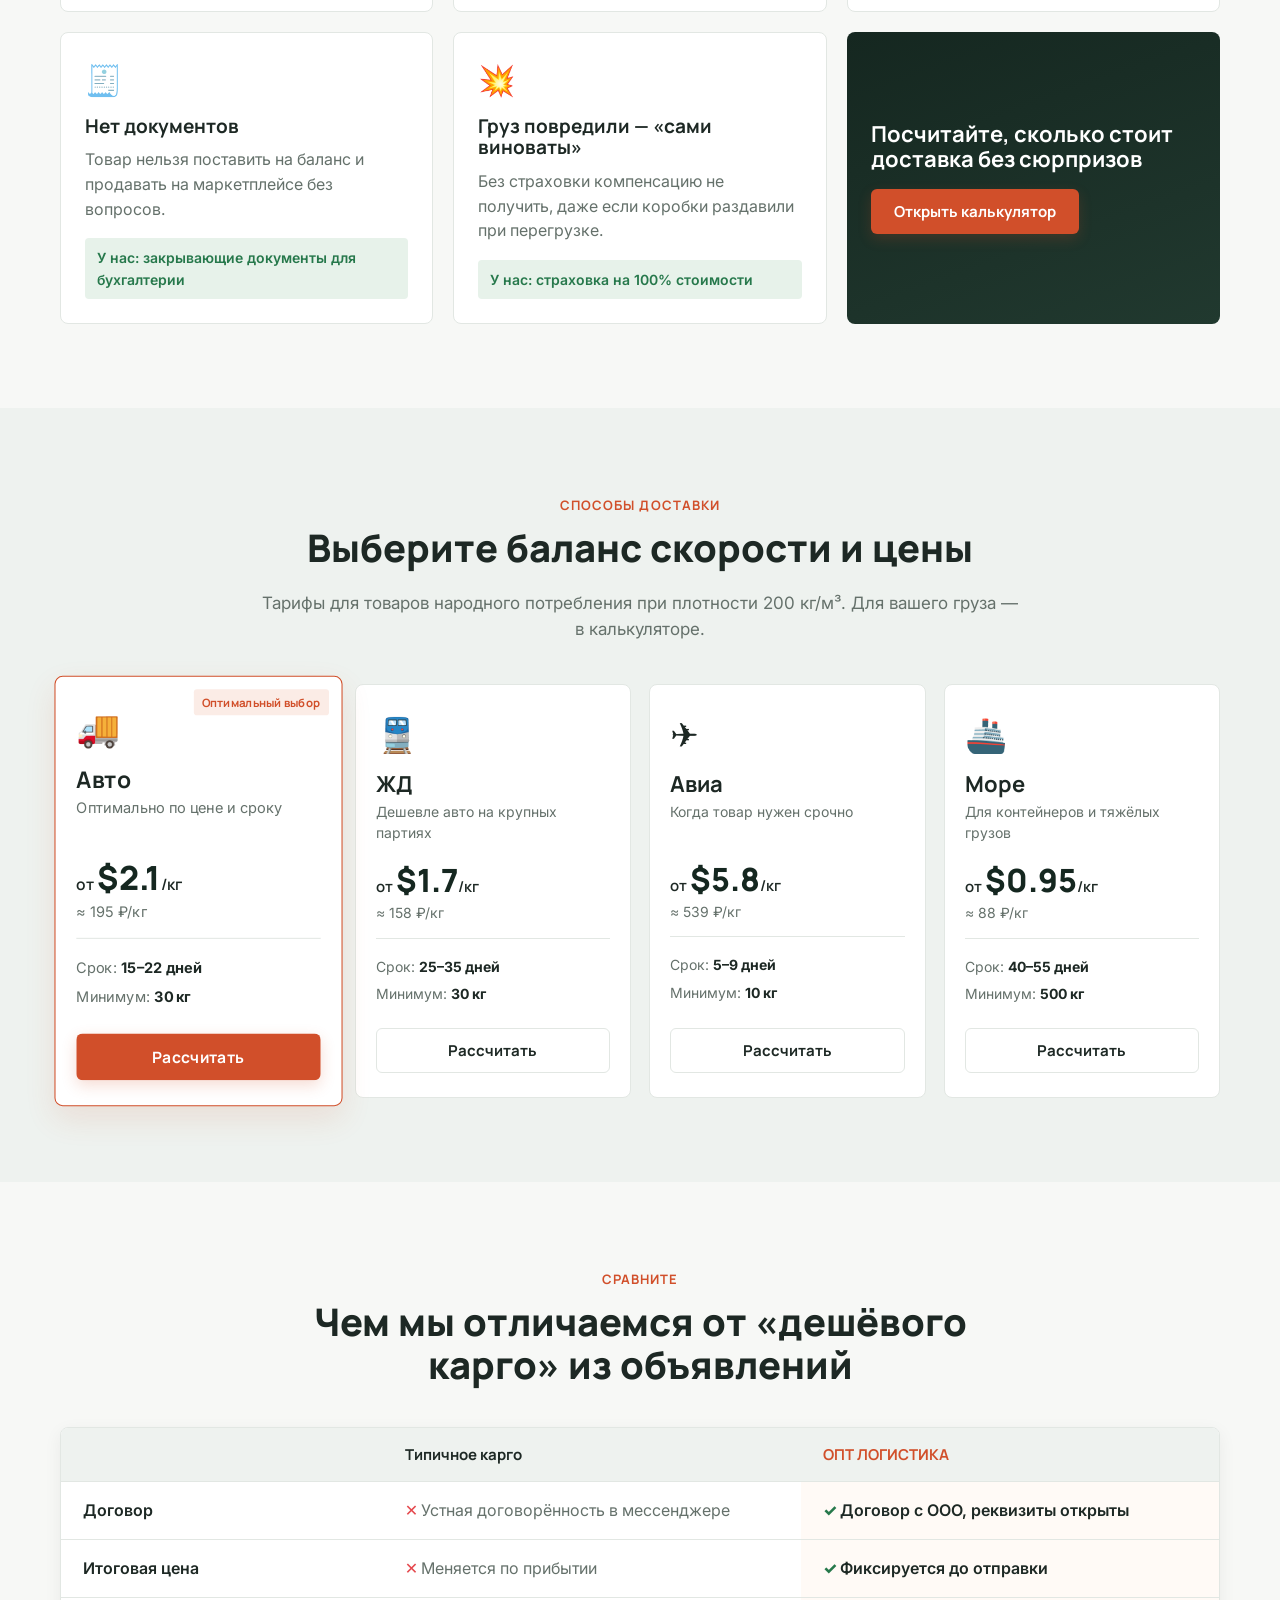
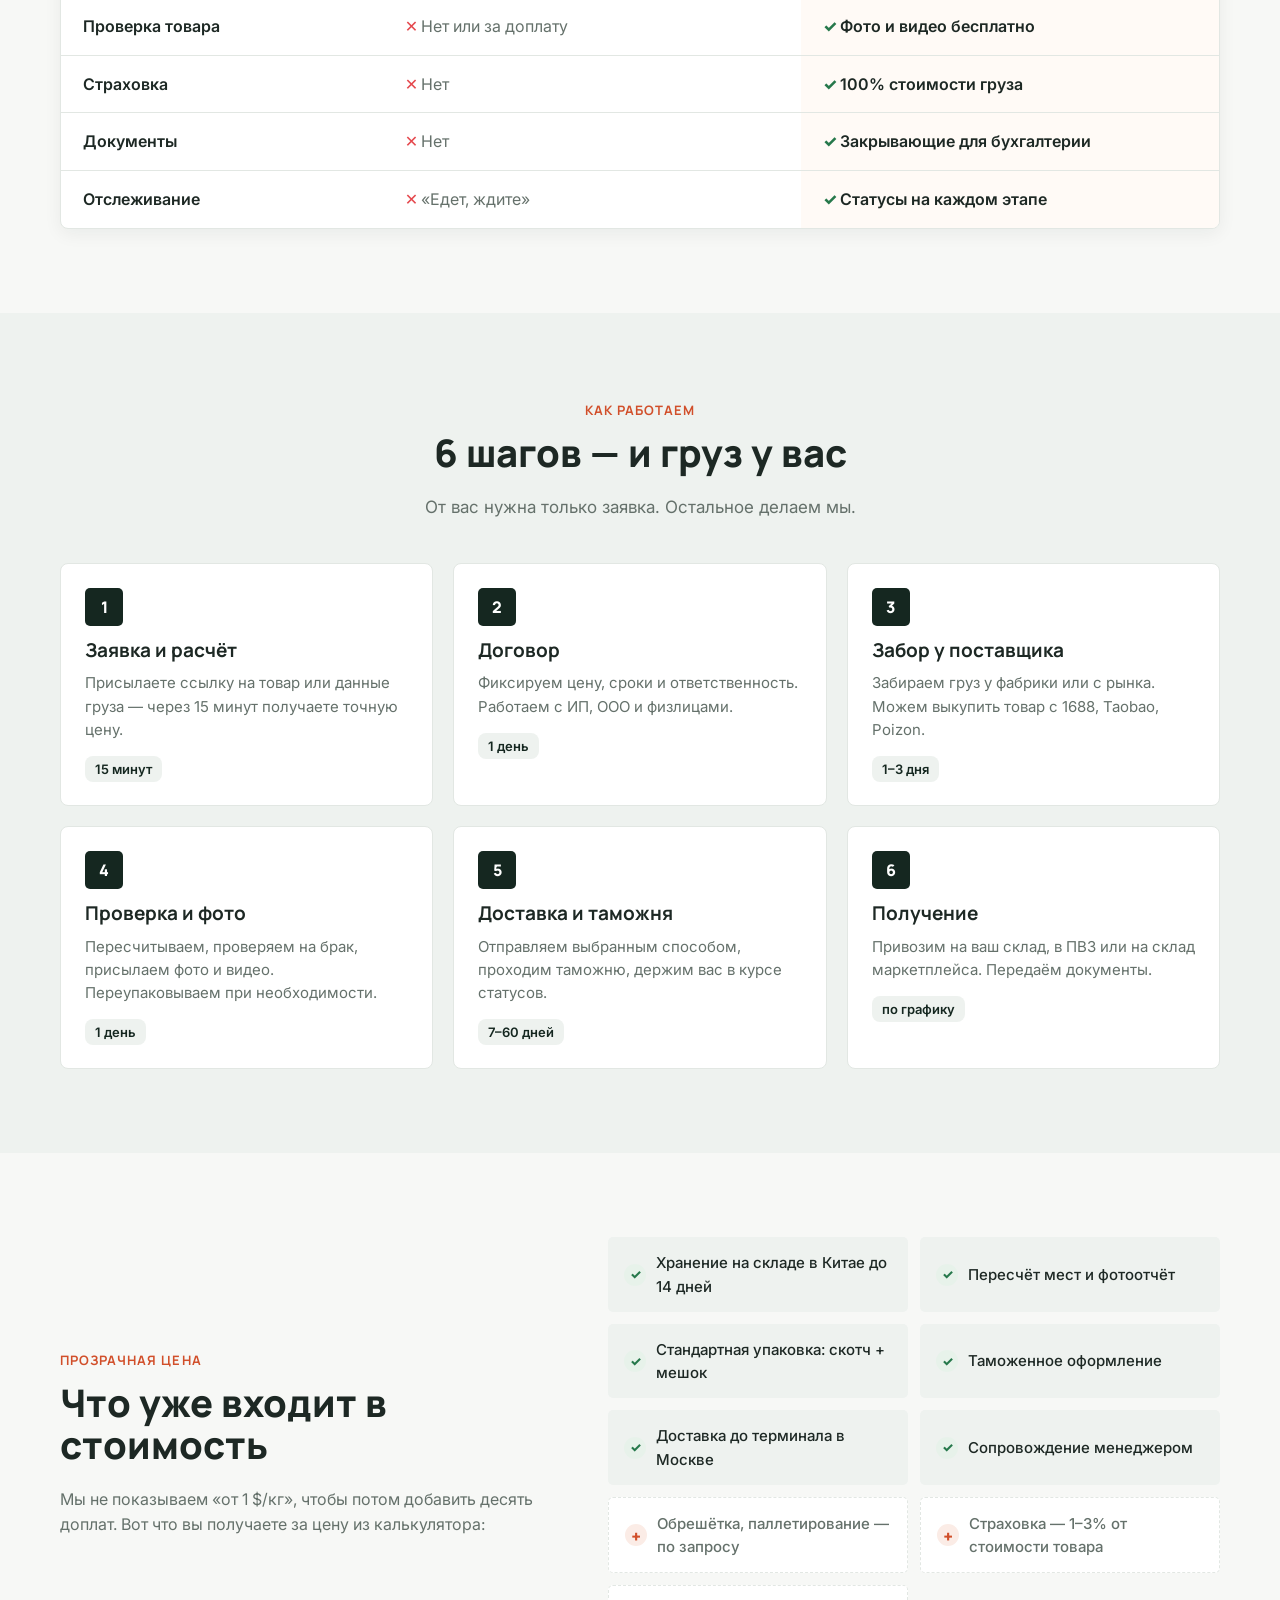
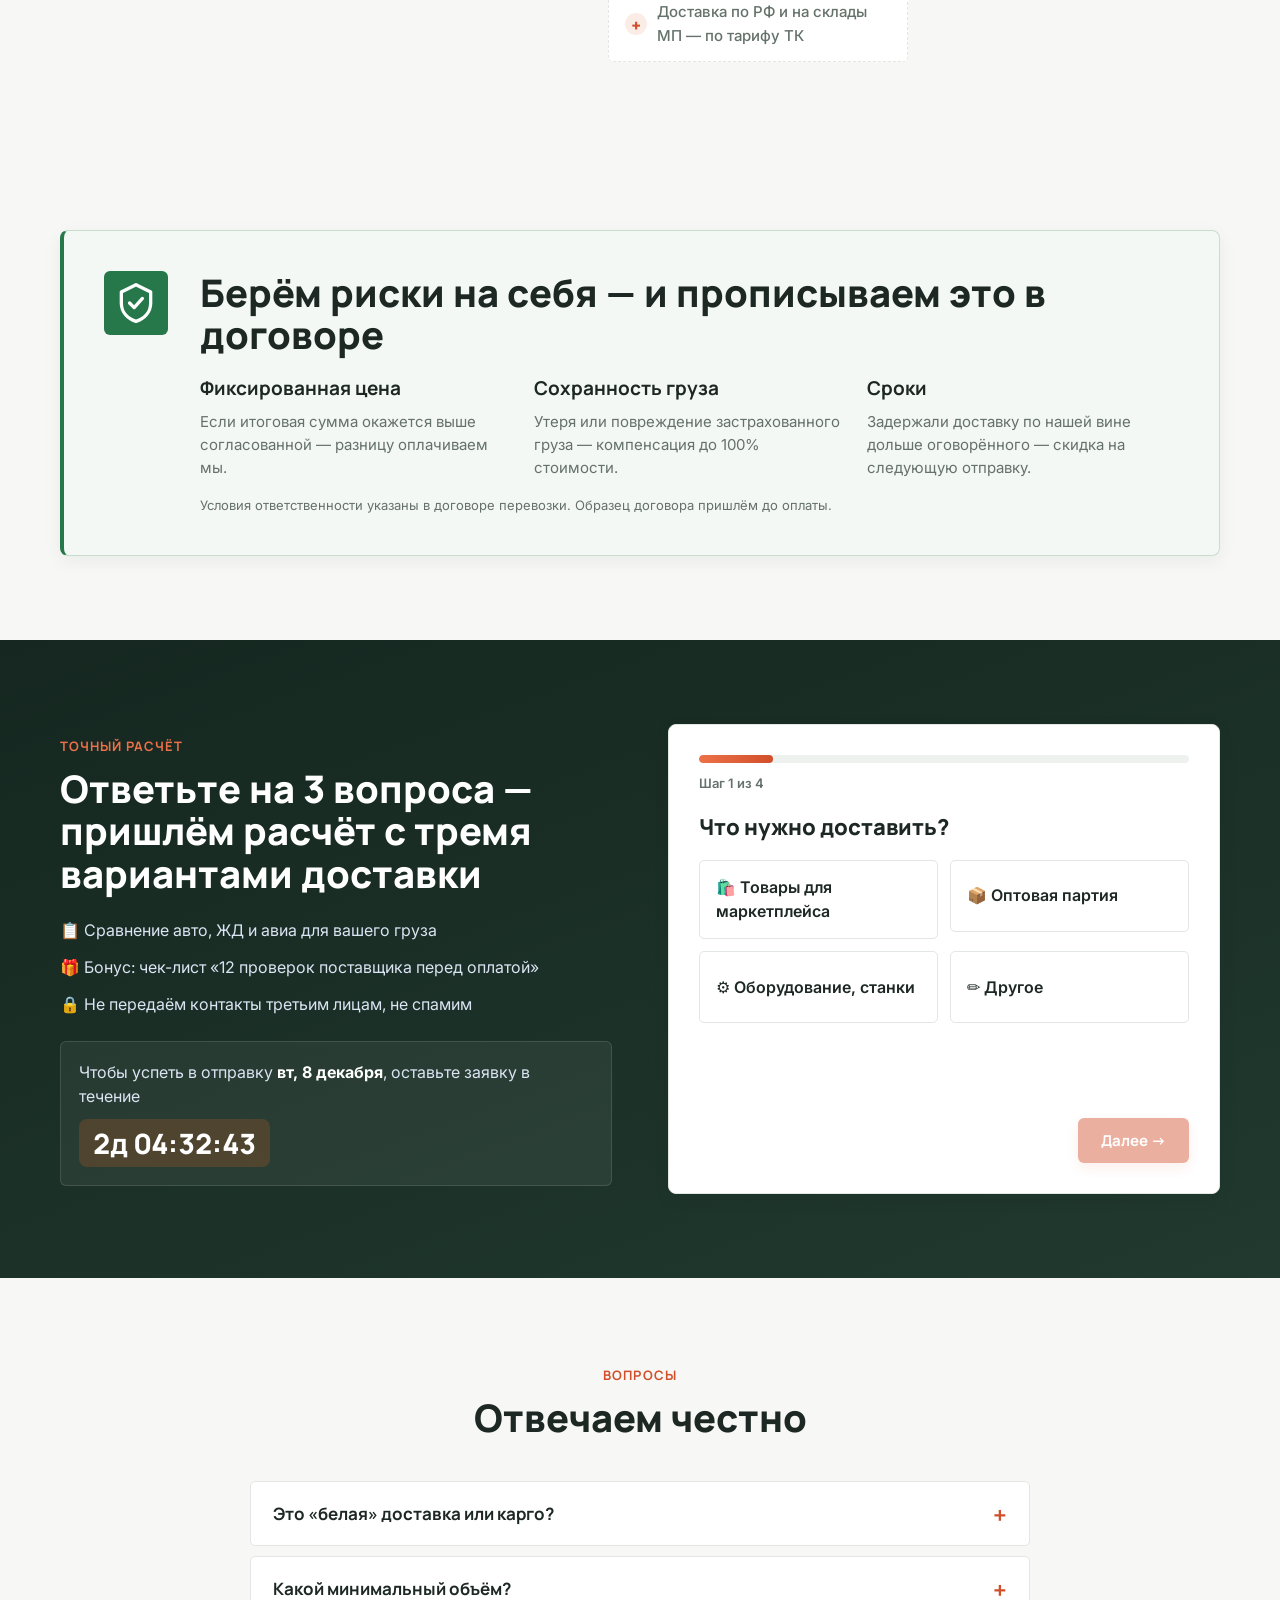
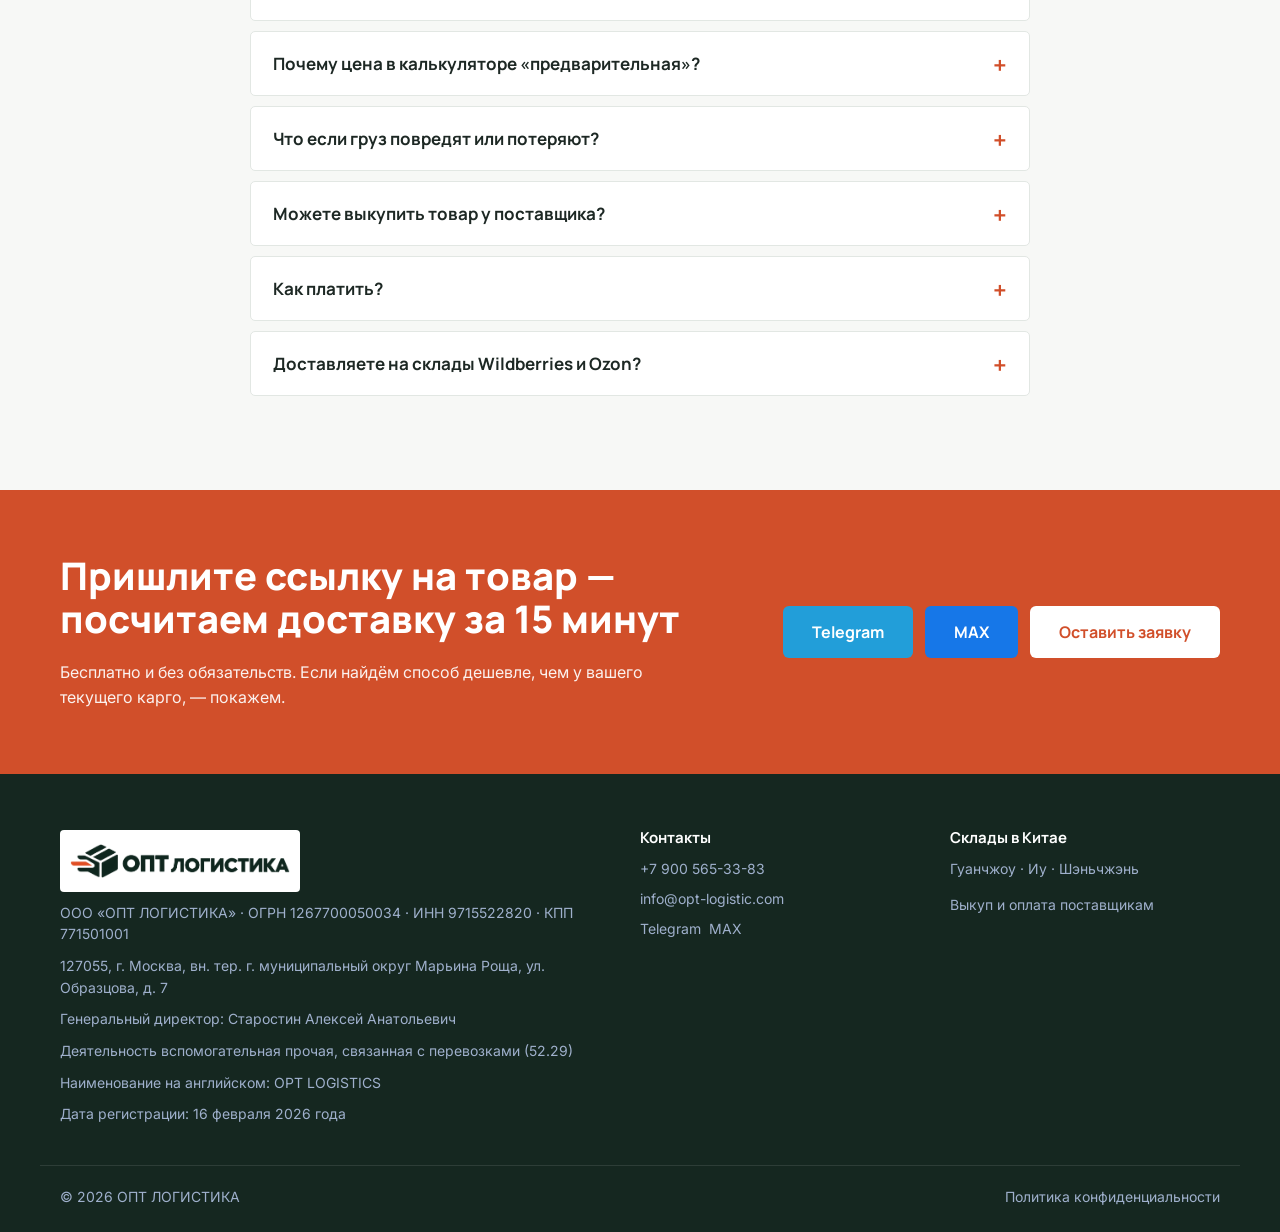
==== commit c86628d2: "Add China supplier payment page" ====
--- a/index.html
+++ b/index.html
@@ -46,6 +46,7 @@
       <a href="#process">Как работаем</a>
       <a href="#guarantee">Гарантии</a>
       <a href="#faq">Вопросы</a>
+      <a href="buyout.html">Выкуп и платежи</a>
     </nav>
     <div class="header__contacts">
       <a class="header__phone" data-cfg-href="tel" data-cfg="phone" href="tel:+79005653383">+7 900 565-33-83</a>
@@ -456,6 +457,7 @@
     <div>
       <h4>Склады в Китае</h4>
       <p data-cfg="warehouses">Гуанчжоу · Иу · Шэньчжэнь</p>
+      <a href="buyout.html">Выкуп и оплата поставщикам</a>
     </div>
   </div>
   <div class="container footer__bottom">
--- a/style.css
+++ b/style.css
@@ -81,18 +81,18 @@
 /* ---------- Шапка ---------- */
 .header { position: sticky; top: 0; z-index: 50; background: rgba(247, 248, 246, .94); backdrop-filter: blur(14px); border-bottom: 1px solid transparent; transition: box-shadow .2s, border-color .2s; }
 .header.scrolled { box-shadow: 0 4px 20px rgba(11, 27, 51, .06); border-color: var(--line); }
-.header__inner { display: flex; align-items: center; gap: 28px; height: 70px; }
-.logo { display: flex; align-items: center; gap: 10px; text-decoration: none; font: 800 20px 'Manrope', sans-serif; color: var(--navy); }
+.header__inner { display: flex; align-items: center; gap: 18px; height: 70px; }
+.logo { display: flex; align-items: center; gap: 10px; text-decoration: none; font: 800 20px 'Manrope', sans-serif; color: var(--navy); flex: 0 0 auto; }
 .logo__image { display: block; width: 210px; height: 54px; object-fit: contain; object-position: left center; }
 .logo__image--footer { width: 240px; height: 62px; padding: 6px 10px; background: #fff; border-radius: 4px; }
 .logo__mark { width: 38px; height: 38px; border-radius: 6px; display: grid; place-items: center; color: #fff; background: var(--navy); }
 .logo--light { color: #fff; }
-.nav { display: flex; gap: 22px; margin-left: auto; }
-.nav a { text-decoration: none; color: var(--muted); font-weight: 500; font-size: 15px; }
+.nav { display: flex; gap: clamp(10px, 1.35vw, 18px); margin-left: auto; flex: 0 1 auto; }
+.nav a { text-decoration: none; color: var(--muted); font-weight: 500; font-size: 14px; white-space: nowrap; }
 .nav a:hover { color: var(--ink); }
-.header__contacts { display: flex; align-items: center; gap: 14px; }
+.header__contacts { display: flex; align-items: center; gap: 10px; flex: 0 0 auto; }
 .contact-actions { display: flex; flex-wrap: wrap; gap: 8px; }
-.header__phone { font: 700 16px 'Manrope', sans-serif; text-decoration: none; }
+.header__phone { font: 700 15px 'Manrope', sans-serif; text-decoration: none; white-space: nowrap; }
 
 /* ---------- Hero ---------- */
 .hero { padding: 64px 0 76px; background: linear-gradient(90deg, rgba(247, 248, 246, .97) 0%, rgba(247, 248, 246, .93) 42%, rgba(247, 248, 246, .48) 100%), url("hero-back.png") center right / cover no-repeat; }
@@ -303,6 +303,15 @@
   .header__contacts { margin-left: auto; }
   .methods { grid-template-columns: repeat(2, 1fr); gap: 24px; }
   .method--hl, .method--hl.reveal.in { transform: none; }
+}
+@media (min-width: 1081px) and (max-width: 1250px) {
+  .header__inner { gap: 12px; }
+  .logo__image { width: 180px; }
+  .nav { gap: 10px; }
+  .nav a { font-size: 13px; }
+  .header__contacts { gap: 7px; }
+  .header__phone { font-size: 14px; }
+  .header__contacts .btn { padding-left: 10px; padding-right: 10px; }
 }
 @media (max-width: 900px) {
   .hero__grid, .quiz-wrap, .included { grid-template-columns: 1fr; gap: 36px; }
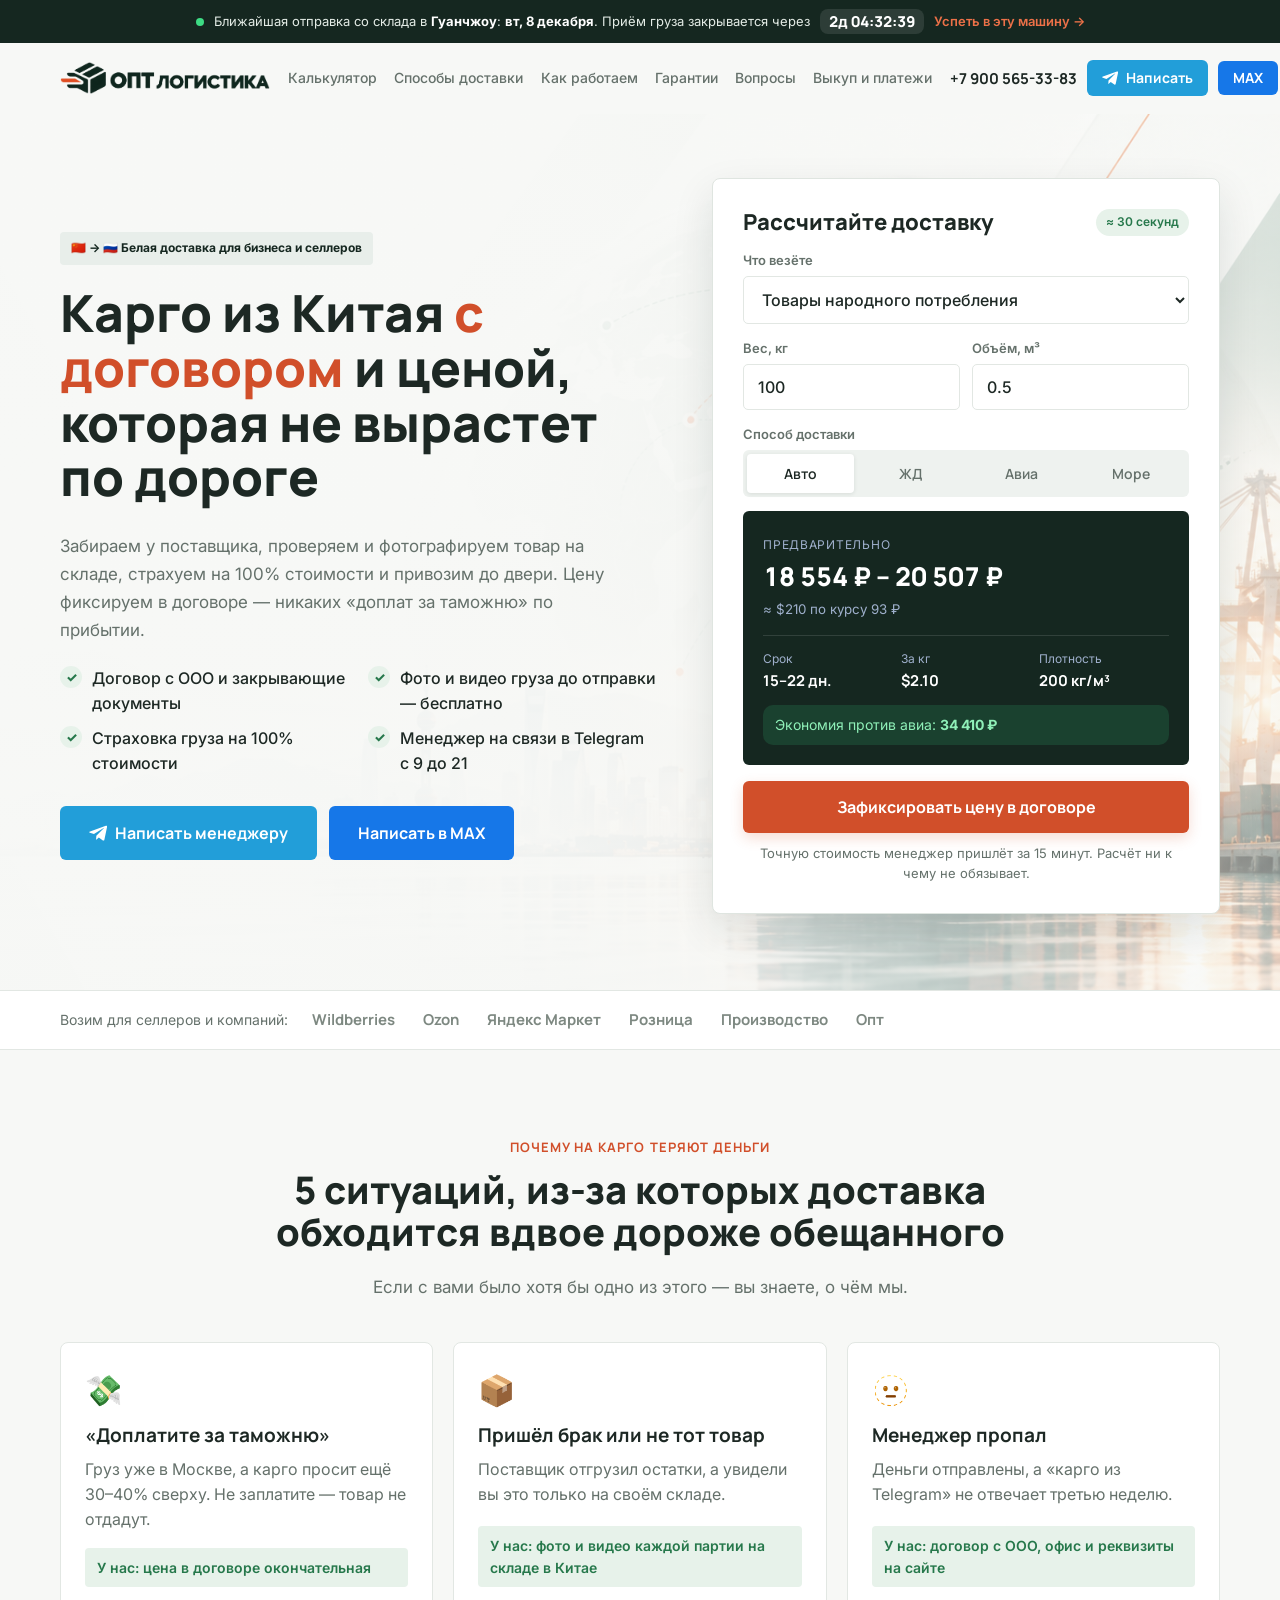
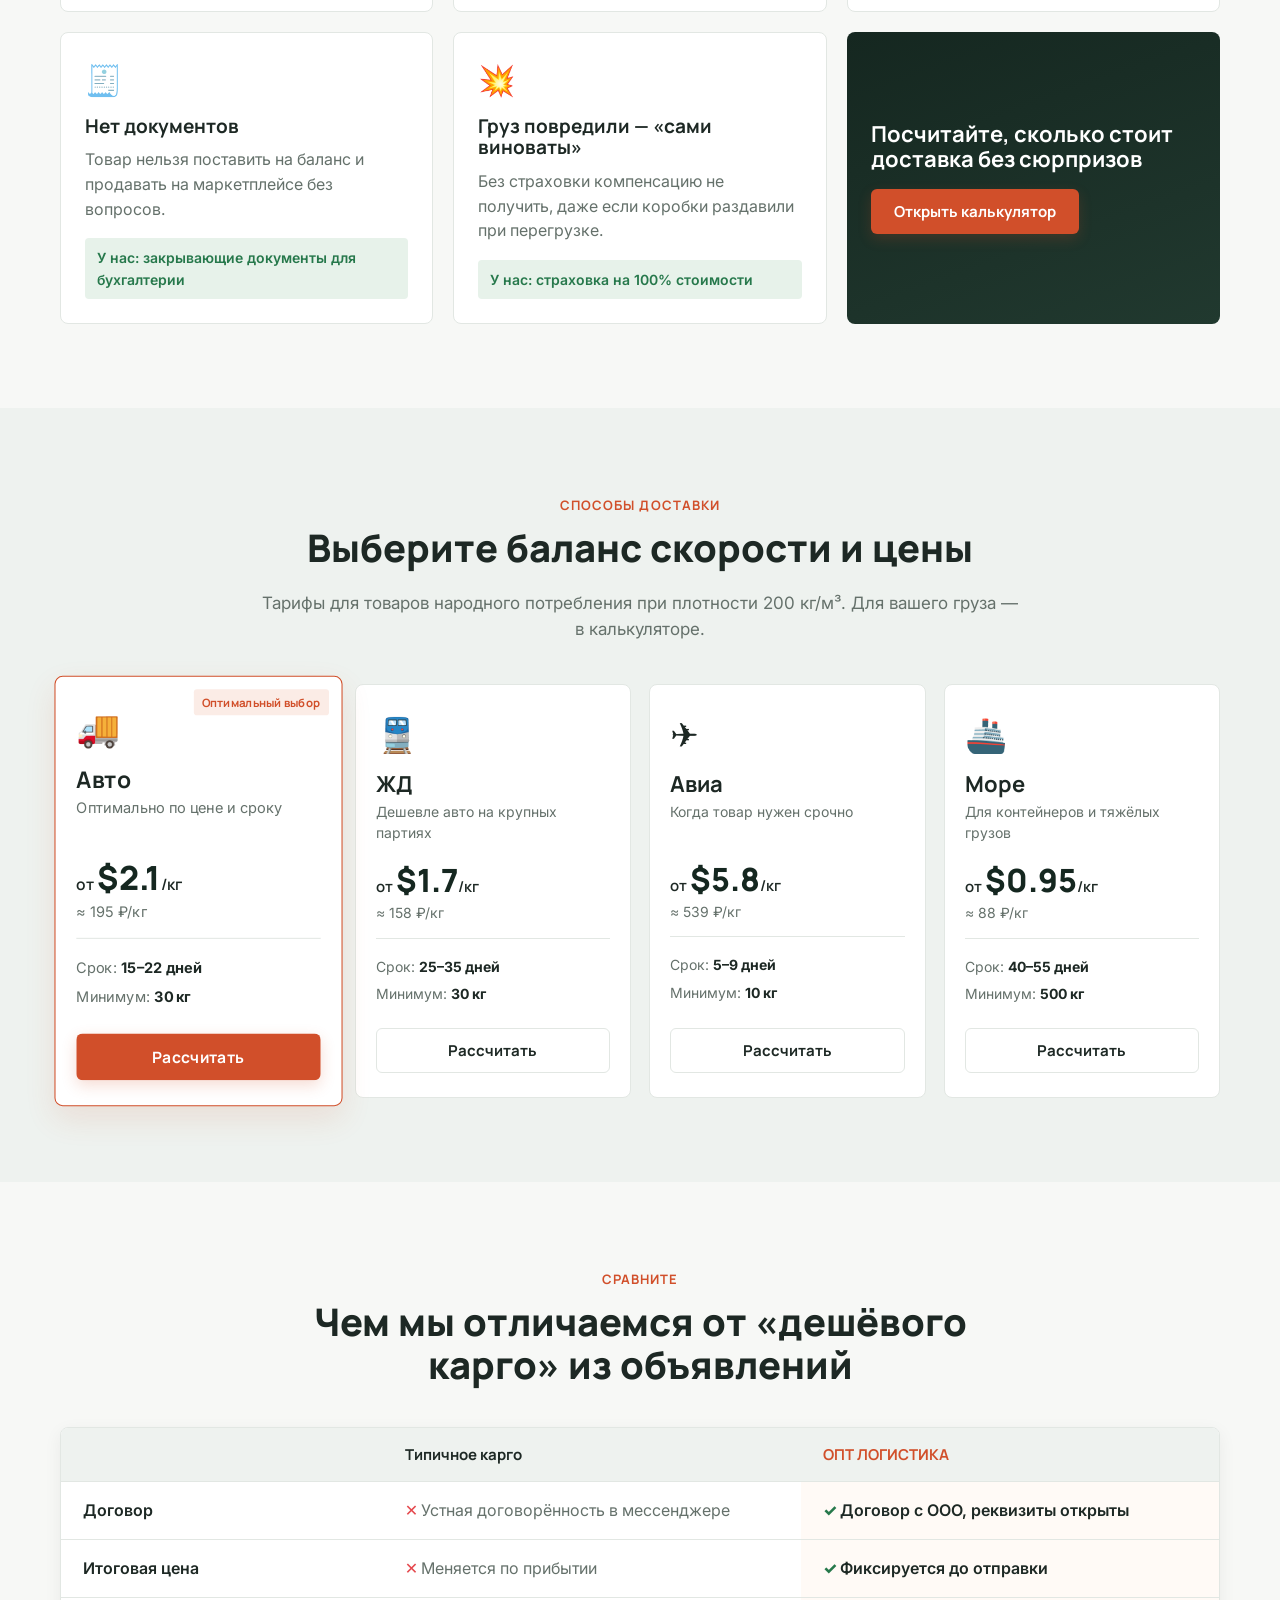
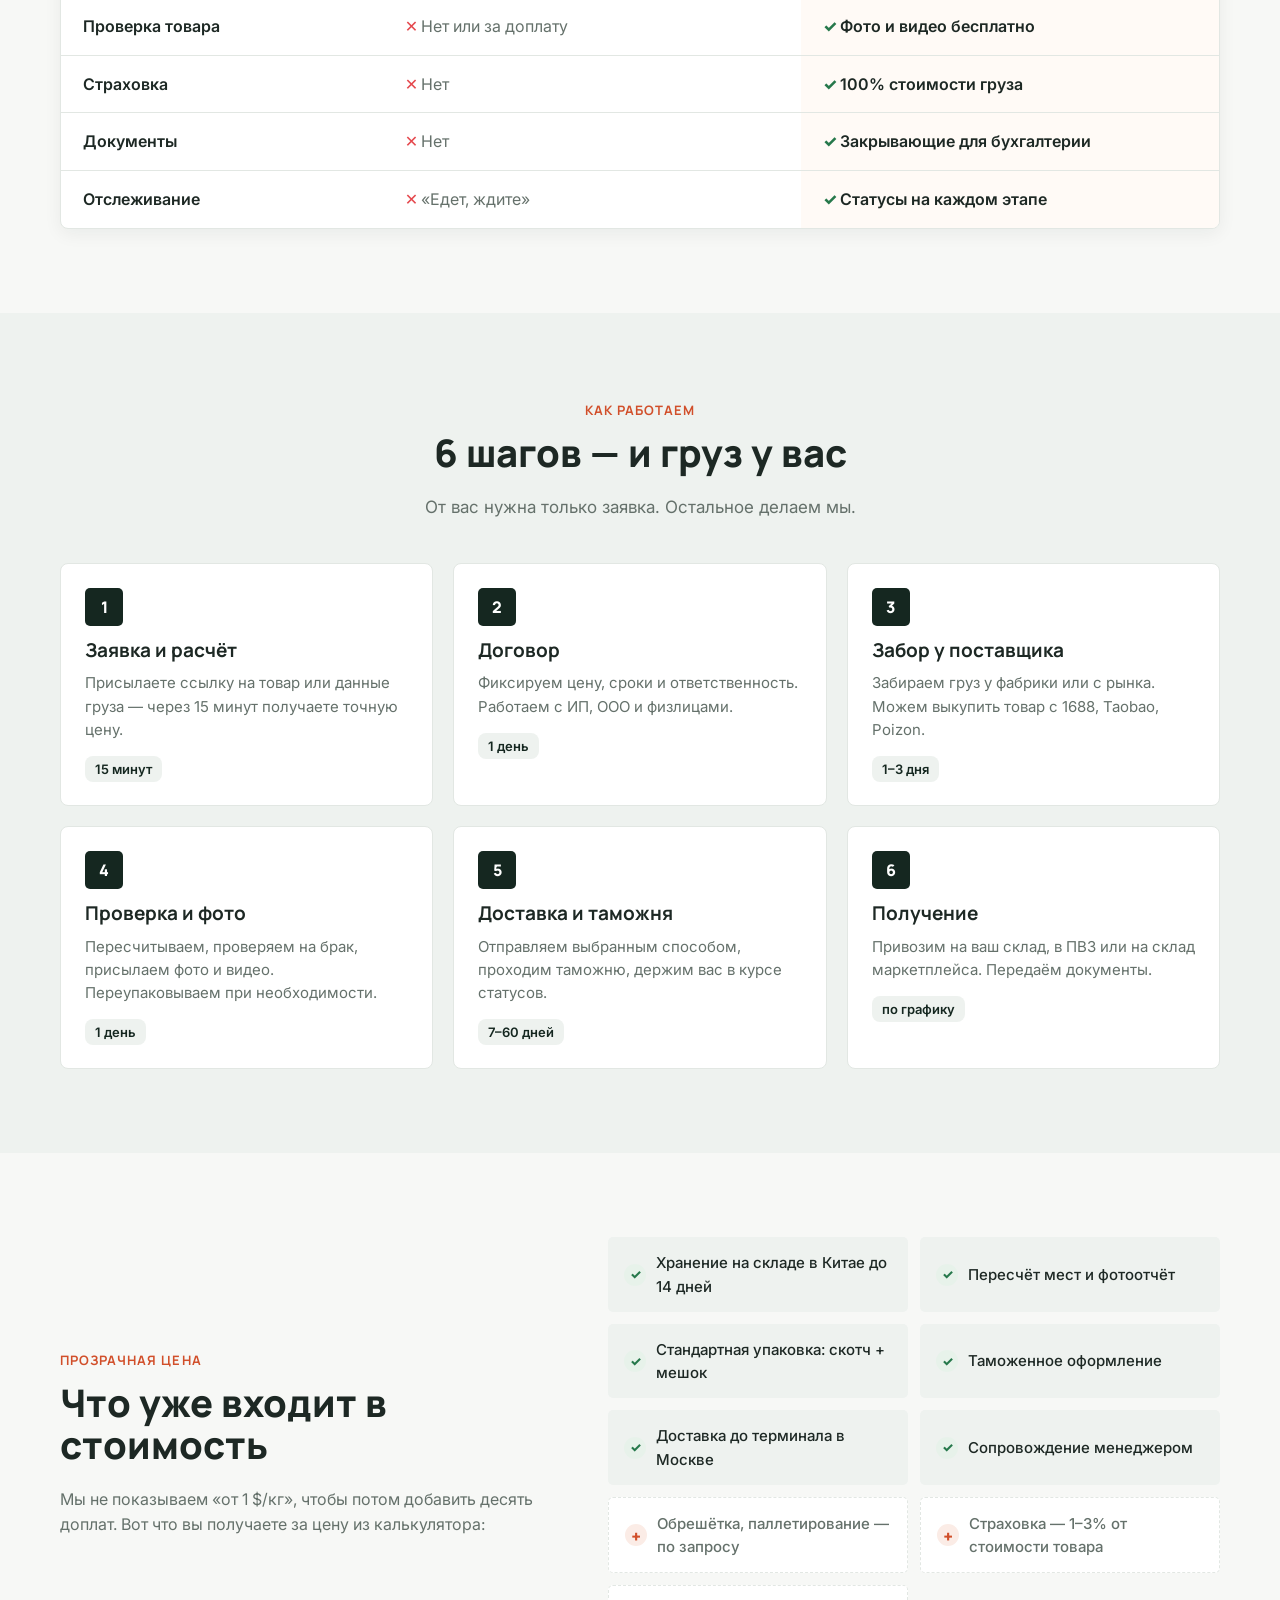
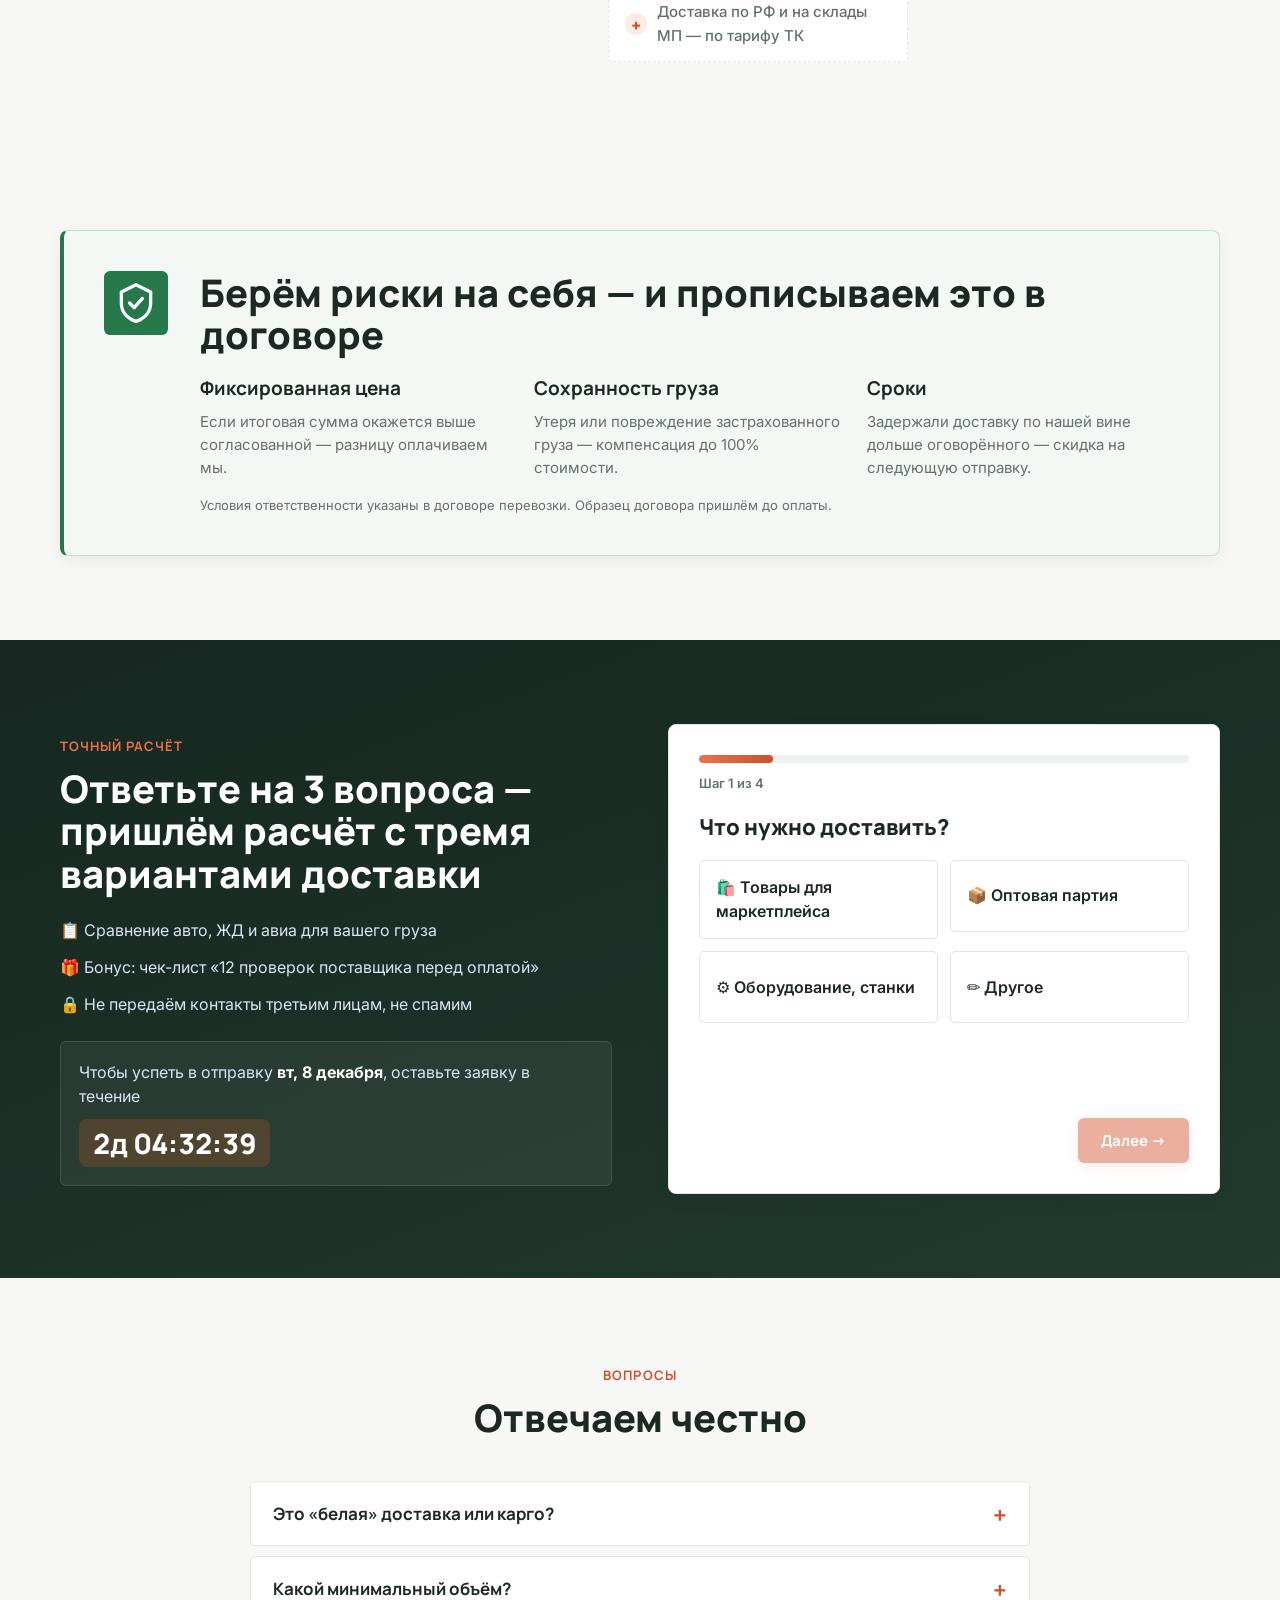
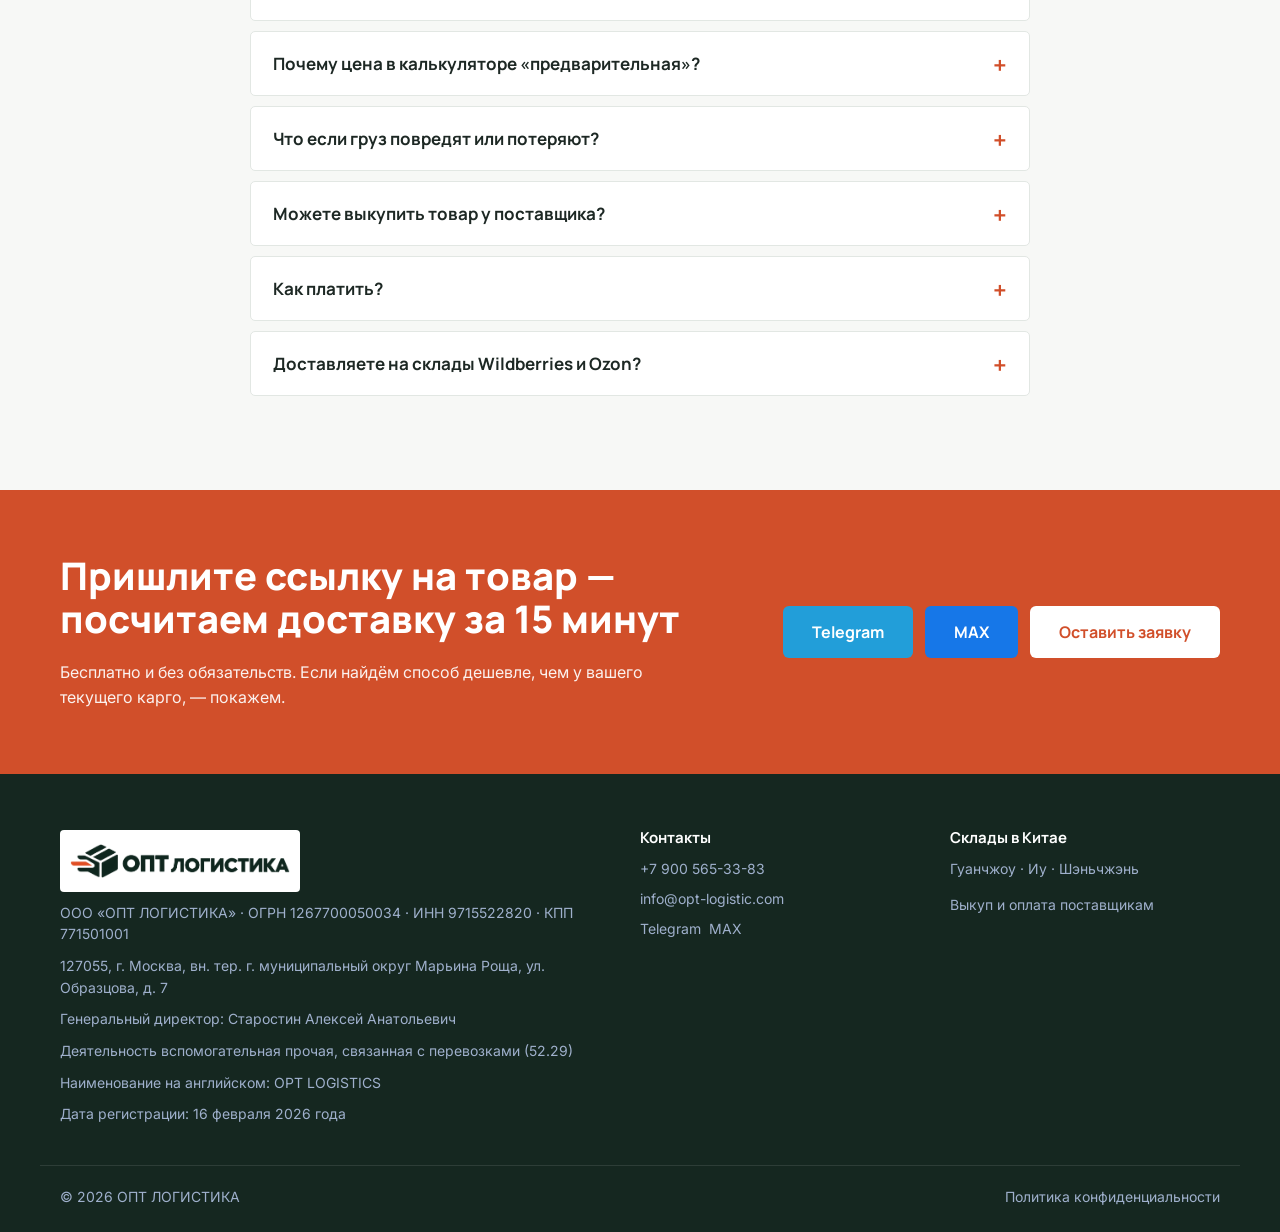
==== commit c6da0bf8: "Optimize buyout landing page for Yandex Direct" ====
--- a/index.html
+++ b/index.html
@@ -40,14 +40,19 @@
     <a href="#" class="logo" aria-label="Опт-Логистик — на главную">
       <img class="logo__image" src="logo.png" alt="Опт-Логистик" width="280" height="70">
     </a>
-    <nav class="nav" aria-label="Основная навигация">
+    <nav class="nav" id="main-navigation" aria-label="Основная навигация">
       <a href="#calc">Калькулятор</a>
       <a href="#methods">Способы доставки</a>
       <a href="#process">Как работаем</a>
       <a href="#guarantee">Гарантии</a>
       <a href="#faq">Вопросы</a>
       <a href="buyout.html">Выкуп и платежи</a>
+      <a class="nav-contact" data-cfg-href="telegram" href="#" target="_blank" rel="noopener">Написать в Telegram</a>
+      <a class="nav-contact" data-cfg-href="max" href="#" target="_blank" rel="noopener">Написать в MAX</a>
     </nav>
+    <button class="menu-toggle" type="button" aria-label="Открыть меню" aria-expanded="false" aria-controls="main-navigation">
+      <svg viewBox="0 0 24 24" width="22" height="22" fill="none" stroke="currentColor" stroke-width="2" stroke-linecap="round" aria-hidden="true"><path d="M4 7h16"/><path d="M4 12h16"/><path d="M4 17h16"/></svg>
+    </button>
     <div class="header__contacts">
       <a class="header__phone" data-cfg-href="tel" data-cfg="phone" href="tel:+79005653383">+7 900 565-33-83</a>
       <a class="btn btn--tg btn--sm" data-cfg-href="telegram" href="#" target="_blank" rel="noopener">
@@ -495,5 +500,6 @@
 
 <script src="config.js"></script>
 <script src="script.js"></script>
+<script src="mobile-menu.js"></script>
 </body>
 </html>
--- a/style.css
+++ b/style.css
@@ -90,6 +90,14 @@
 .nav { display: flex; gap: clamp(10px, 1.35vw, 18px); margin-left: auto; flex: 0 1 auto; }
 .nav a { text-decoration: none; color: var(--muted); font-weight: 500; font-size: 14px; white-space: nowrap; }
 .nav a:hover { color: var(--ink); }
+.nav .nav-contact { display: none; }
+.menu-toggle { display: none; width: 42px; height: 42px; flex: 0 0 42px; align-items: center; justify-content: center; padding: 0; border: 1px solid var(--line); border-radius: 5px; color: var(--ink); background: #fff; cursor: pointer; }
+.menu-toggle:focus-visible { outline: 2px solid var(--accent); outline-offset: 2px; }
+.menu-toggle svg { display: block; }
+.menu-toggle svg path { transform-box: fill-box; transform-origin: center; transition: transform .15s, opacity .15s; }
+.menu-toggle[aria-expanded="true"] svg path:first-child { transform: translateY(5px) rotate(45deg); }
+.menu-toggle[aria-expanded="true"] svg path:nth-child(2) { opacity: 0; }
+.menu-toggle[aria-expanded="true"] svg path:last-child { transform: translateY(-5px) rotate(-45deg); }
 .header__contacts { display: flex; align-items: center; gap: 10px; flex: 0 0 auto; }
 .contact-actions { display: flex; flex-wrap: wrap; gap: 8px; }
 .header__phone { font: 700 15px 'Manrope', sans-serif; text-decoration: none; white-space: nowrap; }
@@ -299,7 +307,13 @@
    АДАПТИВ
    ===================================================================== */
 @media (max-width: 1080px) {
-  .nav { display: none; }
+  .header__inner { position: relative; }
+  .menu-toggle { display: inline-flex; margin-left: auto; }
+  .header__inner > .nav { display: none; position: absolute; top: calc(100% + 1px); left: 0; right: 0; z-index: 55; flex-direction: column; gap: 0; margin: 0; padding: 8px 20px 12px; background: #fff; border: 1px solid var(--line); border-top: 0; box-shadow: 0 12px 24px rgba(21, 39, 32, .12); }
+  .header__inner > .nav.is-open { display: flex; }
+  .header__inner > .nav a { padding: 12px 4px; border-bottom: 1px solid var(--line); white-space: normal; }
+  .header__inner > .nav a:last-child { border-bottom: 0; }
+  .header__inner > .nav .nav-contact { display: block; }
   .header__contacts { margin-left: auto; }
   .methods { grid-template-columns: repeat(2, 1fr); gap: 24px; }
   .method--hl, .method--hl.reveal.in { transform: none; }
@@ -334,7 +348,7 @@
   .hero__text h1 { font-size: 36px; }
   .hero__sub { font-size: 16px; }
   .header__phone { display: none; }
-  .header__inner { gap: 12px; }
+  .header__inner { gap: 8px; }
   .logo__image { width: 170px; height: 46px; }
   .topbar { font-size: 13px; }
   .topbar__link { display: none; }
@@ -356,6 +370,8 @@
   .footer__bottom { flex-direction: column; gap: 10px; }
   .header__contacts { gap: 6px; }
   .header__contacts .btn { padding: 8px 9px; font-size: 13px; }
+  .header__contacts { display: none; }
+  .menu-toggle { margin-left: 0; }
   .mobile-bar {
     display: grid; grid-template-columns: 1fr 1fr 1.4fr; gap: 8px; position: fixed; left: 0; right: 0; bottom: 0; z-index: 60;
     padding: 10px 14px calc(10px + env(safe-area-inset-bottom)); background: #fff; border-top: 1px solid var(--line);
